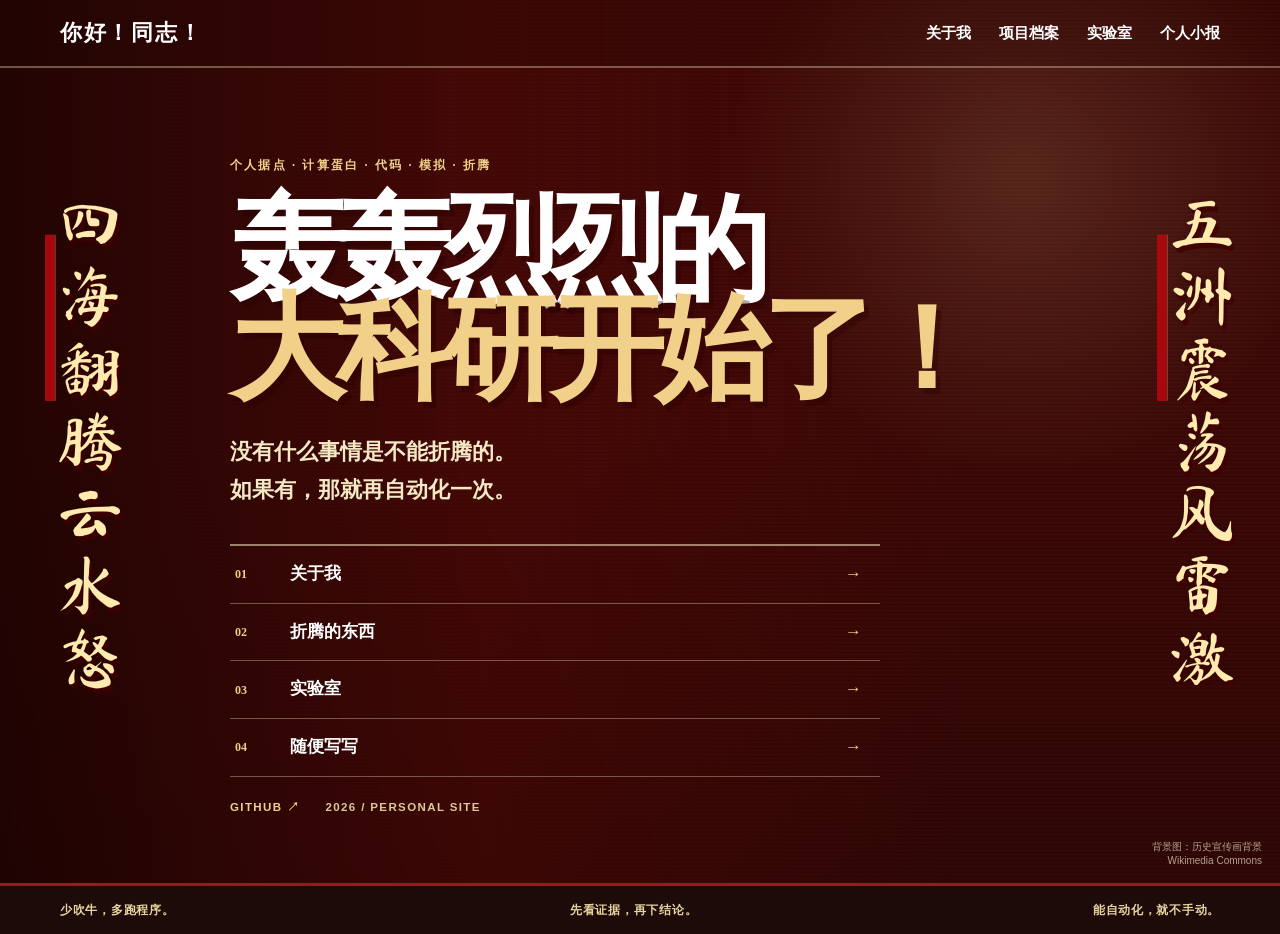
==== index.html @ 0b515fc7 "修正首页竖排对联显示" ====
<!doctype html>
<html lang="zh-CN">
<head>
<meta charset="utf-8"><meta name="viewport" content="width=device-width,initial-scale=1">
<title>将革命进行到底｜赵某人的个人据点</title><link rel="stylesheet" href="style.css">
</head>
<body class="home-page">
<header class="site-header home-header"><nav class="nav container">
<a class="brand" href="index.html">你好！同志！</a>
<div class="nav-links"><a href="about.html">关于我</a><a href="projects.html">项目档案</a><a href="lab.html">实验室</a><a href="notes.html">个人小报</a></div>
</nav></header>
<main class="home-hero">
<div class="hero-image"></div><div class="hero-grain"></div><div class="hero-red"></div>
<div class="couplet couplet-left" aria-label="对联上联">四海翻腾云水怒</div>
<div class="couplet couplet-right" aria-label="对联下联">五洲震荡风雷激</div>
<div class="home-content container">
<p class="hero-kicker">个人据点 · 计算蛋白 · 代码 · 模拟 · 折腾</p>
<h1>轰轰烈烈的<br><em>大科研开始了！</em></h1>
<p class="home-slogan">没有什么事情是不能折腾的。<br>如果有，那就再自动化一次。</p>
<div class="home-menu">
<a href="about.html"><b>01</b><span>关于我</span><i>→</i></a>
<a href="projects.html"><b>02</b><span>折腾的东西</span><i>→</i></a>
<a href="lab.html"><b>03</b><span>实验室</span><i>→</i></a>
<a href="notes.html"><b>04</b><span>随便写写</span><i>→</i></a>
</div>
<div class="home-github"><a href="https://github.com/MeloZhao" target="_blank" rel="noopener">GITHUB ↗</a><span>2026 / PERSONAL SITE</span></div>
</div>
<div class="poster-credit">背景图：历史宣传画背景<br>Wikimedia Commons</div>
</main>
<footer class="home-footer"><div class="container"><span>少吹牛，多跑程序。</span><span>先看证据，再下结论。</span><span>能自动化，就不手动。</span></div></footer>
</body></html>
---- style.css ----
@import url("https://fonts.googleapis.com/css2?family=Ma+Shan+Zheng&display=swap");
:root{
  --red:#b51f24;--red2:#8f161b;--paper:#f2e8ce;--ink:#241d17;--muted:#685f53;
  --line:#cdbf9f;--black:#211d18;--max:1160px
}
*{box-sizing:border-box}html{scroll-behavior:smooth}
body{margin:0;background:var(--paper);color:var(--ink);font-family:"Noto Serif SC","Songti SC","STSong",Georgia,serif;line-height:1.7}
a{text-decoration:none;color:inherit}.container{width:min(calc(100% - 42px),var(--max));margin:auto}
.site-header{position:sticky;top:0;z-index:20;background:rgba(242,232,206,.96);border-bottom:3px solid var(--red)}
.nav{height:66px;display:flex;align-items:center;justify-content:space-between}
.brand{font-size:1.35rem;font-weight:900;color:var(--red);letter-spacing:.08em}
.nav-links{display:flex;gap:28px;font-size:.95rem;font-weight:700}.nav-links a:hover{color:var(--red)}

.hero{min-height:760px;position:relative;display:flex;align-items:center;overflow:hidden;background:#3c0808}
.hero-image{position:absolute;inset:0;background-image:url("https://commons.wikimedia.org/wiki/Special:FilePath/Carry_the_Revolution_through_to_the_End!_(将革命进行到底!_JIANG_GE_MING_JIN_XING_DAO_DI_!)_(8161069207).jpg");background-size:cover;background-position:center 28%;filter:sepia(.15) saturate(.8) contrast(1.05)}
.hero-overlay{position:absolute;inset:0;background:linear-gradient(90deg,rgba(34,7,4,.82) 0%,rgba(80,10,8,.58) 43%,rgba(0,0,0,.12) 100%)}
.hero-content{position:relative;z-index:2;padding-top:40px;padding-bottom:90px;color:#fff}
.hero-kicker{font-weight:800;letter-spacing:.14em;font-size:.78rem;margin:0 0 18px;color:#f4dca7}
h1{font-size:clamp(4.5rem,11vw,9.5rem);line-height:.84;margin:0;font-weight:900;letter-spacing:-.07em;text-shadow:5px 6px 0 rgba(0,0,0,.28)}
h1 em{font-style:normal;color:#f4dca7}
.hero-sub{font-size:1.25rem;font-weight:700;line-height:1.7;margin:34px 0}
.actions{display:flex;gap:12px}.button{display:inline-block;padding:11px 20px;border:2px solid #fff;font-weight:800}
.button.red{background:#b51f24;border-color:#b51f24;color:#fff}.button.ghost{background:rgba(0,0,0,.25);color:#fff}
.button:hover{transform:translateY(-1px)}
.poster-credit{position:absolute;right:18px;bottom:12px;z-index:3;color:rgba(255,255,255,.7);font:11px/1.4 sans-serif;max-width:600px;text-align:right}

.section{padding:100px 0}.paper{background:var(--paper)}
.stamp{display:inline-block;margin:0 0 22px;padding:5px 12px;background:var(--red);color:#fff;font-size:.75rem;font-weight:900;letter-spacing:.12em;transform:rotate(-1.5deg)}
.stamp.light{background:#f1dca8;color:var(--red)}
h2{font-size:clamp(2.4rem,5vw,4.8rem);line-height:1.05;letter-spacing:-.055em;margin:0 0 40px;font-weight:900}
h2 span{color:var(--red)}
.about-grid{display:grid;grid-template-columns:1fr 1fr;gap:80px;align-items:start}
.copy{font-size:1.12rem;color:var(--muted);padding-top:8px}.copy p{margin:0 0 18px}.red-text{color:var(--red);font-weight:900}

.red-section{background:var(--red);color:#fff;padding:105px 0}
.red-section h2{color:#fff}
.project-grid{display:grid;grid-template-columns:1.15fr 1fr 1fr;gap:18px}
.poster-card{min-height:390px;padding:28px;background:#f2e8ce;color:var(--ink);border:5px solid #f2e8ce;display:flex;flex-direction:column;transition:.2s}
.poster-card:hover{transform:translateY(-6px) rotate(-.4deg)}
.poster-card.featured{background:#f4dca7}.poster-card.dark{background:#251e18;color:#f2e8ce;border-color:#251e18}
.card-no{font-size:3rem;font-weight:900;line-height:1;color:var(--red);margin-bottom:18px}
.dark .card-no{color:#f4dca7}.card-tag{font:800 .7rem/1 sans-serif;letter-spacing:.15em;color:var(--red)}
.dark .card-tag{color:#e3bf75}.poster-card h3{font-size:2.25rem;line-height:1;margin:15px 0}
.poster-card p{color:inherit;opacity:.78;margin:0 0 25px}.poster-card strong{margin-top:auto;color:var(--red)}.dark strong{color:#e3bf75}

.tool-wall{display:flex;flex-wrap:wrap;gap:12px;margin-top:35px}
.tool-wall span{padding:10px 15px;border:2px solid var(--ink);font-weight:800;background:rgba(255,255,255,.14);box-shadow:3px 3px 0 var(--red)}

.notebook{background:#d9c99f;border-top:5px solid var(--red);border-bottom:5px solid var(--red)}
.notes-grid{display:grid;grid-template-columns:1fr 1fr;gap:90px}.notes-list{border-top:2px solid var(--ink)}
.notes-list div{display:flex;justify-content:space-between;gap:20px;padding:20px 0;border-bottom:2px solid rgba(36,29,23,.45)}
.notes-list b{font-size:1.1rem}.notes-list span{color:var(--muted)}

.footer{background:#1f1813;color:#eadbb8;padding:30px 0}.footer .container{display:flex;align-items:center;justify-content:space-between;gap:20px}.footer strong{color:#e4bd6c}.footer a{color:#e4bd6c}

@media(max-width:850px){.nav-links{display:none}.about-grid,.notes-grid{grid-template-columns:1fr;gap:35px}.project-grid{grid-template-columns:1fr}.poster-card{min-height:300px}.hero{min-height:700px}.poster-credit{left:18px;text-align:left}}
@media(max-width:560px){.container{width:calc(100% - 28px)}.section{padding:75px 0}h1{font-size:4.4rem}.hero-sub{font-size:1.05rem}.footer .container{flex-direction:column;align-items:flex-start}.actions{flex-wrap:wrap}}

/* extra poster / newspaper treatment */
.quote-band{background:#1f1813;color:#f1dca8;border-top:7px solid var(--red);border-bottom:7px solid var(--red);padding:22px 0}
.quote-inner{width:min(calc(100% - 42px),var(--max));margin:auto;display:flex;justify-content:space-between;align-items:center;gap:30px}
.quote-inner span{font-size:1.45rem;font-weight:900}.quote-inner b{font-size:.85rem;color:#cdbf9f}
.poster-strip{display:grid;grid-template-columns:repeat(3,1fr);min-height:330px}
.poster-tile{padding:35px;display:flex;flex-direction:column;justify-content:flex-end;position:relative;overflow:hidden;border-right:4px solid #f2e8ce}
.poster-tile:before{content:"";position:absolute;inset:0;background:radial-gradient(circle at 20% 15%,rgba(255,220,130,.35),transparent 28%),repeating-linear-gradient(0deg,rgba(0,0,0,.05) 0 1px,transparent 1px 5px);mix-blend-mode:multiply}
.tile-a{background:linear-gradient(135deg,#9e171c,#d33a32);color:#f7e6b8}
.tile-b{background:linear-gradient(135deg,#ead59e,#c9aa68);color:#67171a}
.tile-c{background:linear-gradient(135deg,#2d2119,#6c251f);color:#f3dda5}
.poster-tile span,.poster-tile small{position:relative;z-index:1}
.poster-tile span{font-size:clamp(2.4rem,5vw,5rem);font-weight:900;line-height:.95;letter-spacing:-.06em}
.poster-tile small{margin-top:18px;font-size:1rem;font-weight:800}
.manifesto{background:#a7181d;color:#f7e6b8;padding:85px 0;border-bottom:8px solid #7d1015}
.manifesto-grid{display:grid;grid-template-columns:1fr 1fr;gap:80px;align-items:center}
.big-red{font-size:clamp(4rem,10vw,9rem);font-weight:900;line-height:.8;letter-spacing:-.08em;text-shadow:5px 5px 0 #711015}
.manifesto p{font-size:1.2rem;font-weight:800;max-width:560px}.manifesto .small{font-size:.9rem;color:#e4c986}
@media(max-width:850px){
 .quote-inner,.manifesto-grid{display:block}.quote-inner b{display:block;margin-top:7px}
 .poster-strip{grid-template-columns:1fr;min-height:0}.poster-tile{min-height:220px;border-right:0;border-bottom:4px solid #f2e8ce}
 .manifesto-grid{gap:45px}.big-red{margin-bottom:35px}
}

/* site-wide poster atmosphere */
body{background-color:#8f171b;background-image:linear-gradient(rgba(74,8,8,.42),rgba(74,8,8,.42)),url("https://commons.wikimedia.org/wiki/Special:FilePath/Carry_the_Revolution_through_to_the_End!_(将革命进行到底!_JIANG_GE_MING_JIN_XING_DAO_DI_!)_(8161069207).jpg");background-attachment:fixed;background-size:cover;background-position:center;position:relative}
body:before{content:"";position:fixed;inset:0;z-index:-1;background:radial-gradient(circle at 20% 20%,rgba(255,224,160,.16),transparent 25%),repeating-linear-gradient(0deg,rgba(255,255,255,.025) 0 1px,transparent 1px 5px);pointer-events:none}
.section,.subpage{background:rgba(242,232,206,.94)}
.site-header{background:rgba(242,232,206,.97)}
.subpage{min-height:calc(100vh - 130px);padding:100px 0 120px}
.page-title{font-size:clamp(4rem,9vw,8rem);line-height:.9;margin:0 0 65px;letter-spacing:-.07em}
.page-title span{color:var(--red)}
.sub-grid{display:grid;grid-template-columns:1.5fr .7fr;gap:25px;align-items:stretch}
.sub-paper{padding:38px;background:#f8efda;border:3px solid var(--ink)}
.sub-paper h2{font-size:2rem;margin-bottom:20px}
.red-note{background:var(--red);color:#f7e6b8;padding:38px;transform:rotate(1deg)}
.red-note b{font-size:1.5rem}.red-note ul{padding-left:20px;line-height:2}
.timeline{margin-top:70px;border-top:4px solid var(--red)}
.timeline h2{font-size:2.5rem;margin:30px 0}.timeline div{display:grid;grid-template-columns:1fr 2fr;padding:18px 0;border-bottom:2px solid var(--line)}
.timeline span{color:var(--muted)}
.archive{display:grid;gap:20px}.archive-item{display:flex;justify-content:space-between;gap:30px;padding:36px;background:#f7e5b2;border-left:10px solid var(--red);box-shadow:8px 8px 0 rgba(90,20,15,.18)}
.archive-item.big{padding:45px;background:#efe0b8}.archive-item.dark{background:#261e18;color:#f1dfb3;border-left-color:#d6ae55}
.archive-item h2{font-size:3rem;margin:8px 0 12px}.archive-item p{max-width:760px;margin:0}.archive-item small{font-weight:900;letter-spacing:.14em;color:var(--red)}.dark small{color:#e3bf75}
.archive-item>b{align-self:flex-end;color:var(--red);white-space:nowrap}.dark>b{color:#e3bf75}
.big-tools{max-width:1000px;margin:0 0 80px}.big-tools span{font-size:1rem;padding:14px 20px;background:#f7e5b2}
.method-grid{display:grid;grid-template-columns:repeat(2,1fr);gap:18px}.method-grid article{padding:30px;border:3px solid var(--ink);background:#efe1bd}.method-grid b{font-size:1.35rem}.method-grid p{color:var(--muted)}
.notes-board{display:grid;grid-template-columns:1fr 1fr;gap:22px}.notes-board article{padding:38px;background:#f3e4b9;border-top:9px solid var(--red);min-height:250px}.notes-board article:nth-child(2){transform:rotate(1deg)}.notes-board article:nth-child(3){transform:rotate(-.7deg)}.notes-board small{font-weight:900;color:var(--red);letter-spacing:.1em}.notes-board h2{font-size:2.2rem;margin:18px 0}.notes-board p{color:var(--muted)}
@media(max-width:850px){.sub-grid,.method-grid,.notes-board{grid-template-columns:1fr}.page-title{font-size:4rem}.archive-item{display:block}.archive-item>b{display:block;margin-top:25px}.timeline div{grid-template-columns:1fr}.timeline span{margin-top:5px}}

.home-page{background:#210807;color:#fff}
.home-header{position:absolute;top:0;left:0;right:0;background:rgba(30,5,4,.2);border-bottom:2px solid rgba(255,236,190,.35);z-index:10}
.home-header .brand,.home-header .nav-links a{color:#fff}.home-header .nav-links a:hover{color:#f0cf86}
.home-hero{min-height:calc(100vh - 58px);position:relative;overflow:hidden;display:flex;align-items:center;background:#360806}
.home-hero .hero-image{position:absolute;inset:0;background-image:url("https://commons.wikimedia.org/wiki/Special:FilePath/Carry_the_Revolution_through_to_the_End!_(将革命进行到底!_JIANG_GE_MING_JIN_XING_DAO_DI_!)_(8161069207).jpg");background-size:cover;background-position:center 24%;filter:sepia(.12) saturate(.9) contrast(1.08)}
.hero-grain{position:absolute;inset:0;background:repeating-linear-gradient(0deg,rgba(255,255,255,.025) 0 1px,transparent 1px 4px),radial-gradient(circle at 80% 20%,rgba(255,220,150,.15),transparent 24%);mix-blend-mode:screen}
.hero-red{position:absolute;inset:0;background:linear-gradient(90deg,rgba(27,3,2,.72) 0%,rgba(81,8,6,.48) 38%,rgba(120,13,12,.08) 75%),linear-gradient(0deg,rgba(0,0,0,.28),transparent 50%)}
.home-content{position:relative;z-index:2;padding:155px 0 70px;max-width:820px}
.hero-kicker{margin:0 0 25px;color:#f0d18a;font-weight:900;letter-spacing:.18em;font-size:.76rem}
.home-hero h1{font-size:clamp(4.2rem,9vw,8.2rem);line-height:.86;letter-spacing:-.075em;margin:0;max-width:780px;text-shadow:5px 6px 0 rgba(40,0,0,.35);text-wrap:balance}
.home-hero h1 em{color:#f1d18a;font-style:normal}
.home-slogan{font-size:clamp(1rem,2vw,1.35rem);font-weight:800;line-height:1.75;margin:35px 0 35px;color:#f5e8c5}
.home-menu{width:min(650px,100%);border-top:2px solid rgba(245,232,197,.55)}
.home-menu a{display:grid;grid-template-columns:55px 1fr 30px;align-items:center;padding:14px 5px;border-bottom:1px solid rgba(245,232,197,.35);color:#fff;font-weight:900;font-size:1.05rem}
.home-menu a:hover{background:rgba(181,31,36,.72);padding-left:15px}.home-menu b{color:#f0d18a;font-size:.75rem}.home-menu i{font-style:normal;color:#f0d18a}
.home-github{display:flex;gap:25px;margin-top:25px;align-items:center;font:800 .72rem/1 sans-serif;letter-spacing:.12em;color:#dbc999}
.home-github a{color:#f0d18a}.poster-credit{position:absolute;right:18px;bottom:15px;z-index:3;text-align:right;color:rgba(255,245,220,.65);font:10px/1.4 sans-serif}
.home-footer{background:#1c0b08;border-top:3px solid #9d171c;color:#e6d3a0;padding:14px 0;font-size:.75rem;font-weight:800;letter-spacing:.06em}
.home-footer .container{display:flex;justify-content:space-between;gap:20px}
@media(max-width:700px){.home-content{padding-top:125px}.home-hero h1{font-size:4.5rem}.home-footer .container{display:grid;gap:4px}.home-header .nav-links{display:none}.poster-credit{left:14px;right:auto;text-align:left}}


/* 首页两侧毛笔对联 */
.home-page .couplet{
  position:absolute;
  z-index:4;
  top:50%;
  transform:translateY(-50%);
  writing-mode:vertical-rl;
  text-orientation:upright;
  font-family:"Ma Shan Zheng","STKaiti","KaiTi","FZKai-Z03","Kaiti SC",cursive;
  font-size:clamp(2.7rem,5.2vw,5.8rem);
  font-weight:400;
  line-height:1.02;
  letter-spacing:.08em;
  color:#f5dfaa;
  -webkit-text-stroke:.35px rgba(70,5,3,.35);
  text-shadow:3px 5px 0 rgba(70,5,3,.78),0 0 10px rgba(0,0,0,.28);
  filter:contrast(1.12);
  white-space:nowrap;
  pointer-events:none;
}
.home-page .couplet-left{left:clamp(18px,3.5vw,58px)}
.home-page .couplet-right{right:clamp(18px,3.5vw,58px)}
.home-page .couplet:after{
  content:"";
  display:block;
  width:.16em;
  height:2.5em;
  margin:.7em auto 0;
  background:#a8161b;
  box-shadow:1px 0 0 rgba(247,226,168,.25);
  opacity:.95;
}
@media(max-width:1100px){
  .home-page .couplet{font-size:clamp(2.2rem,4.6vw,4.2rem)}
  .home-page .couplet-left{left:14px}
  .home-page .couplet-right{right:14px}
}
@media(max-width:760px){
  .home-page .couplet{
    font-size:2.35rem;
    top:auto;
    bottom:92px;
    transform:none;
  }
  .home-page .couplet-left{left:12px}
  .home-page .couplet-right{right:12px}
  .home-page .home-content{padding-left:52px;padding-right:52px}
}
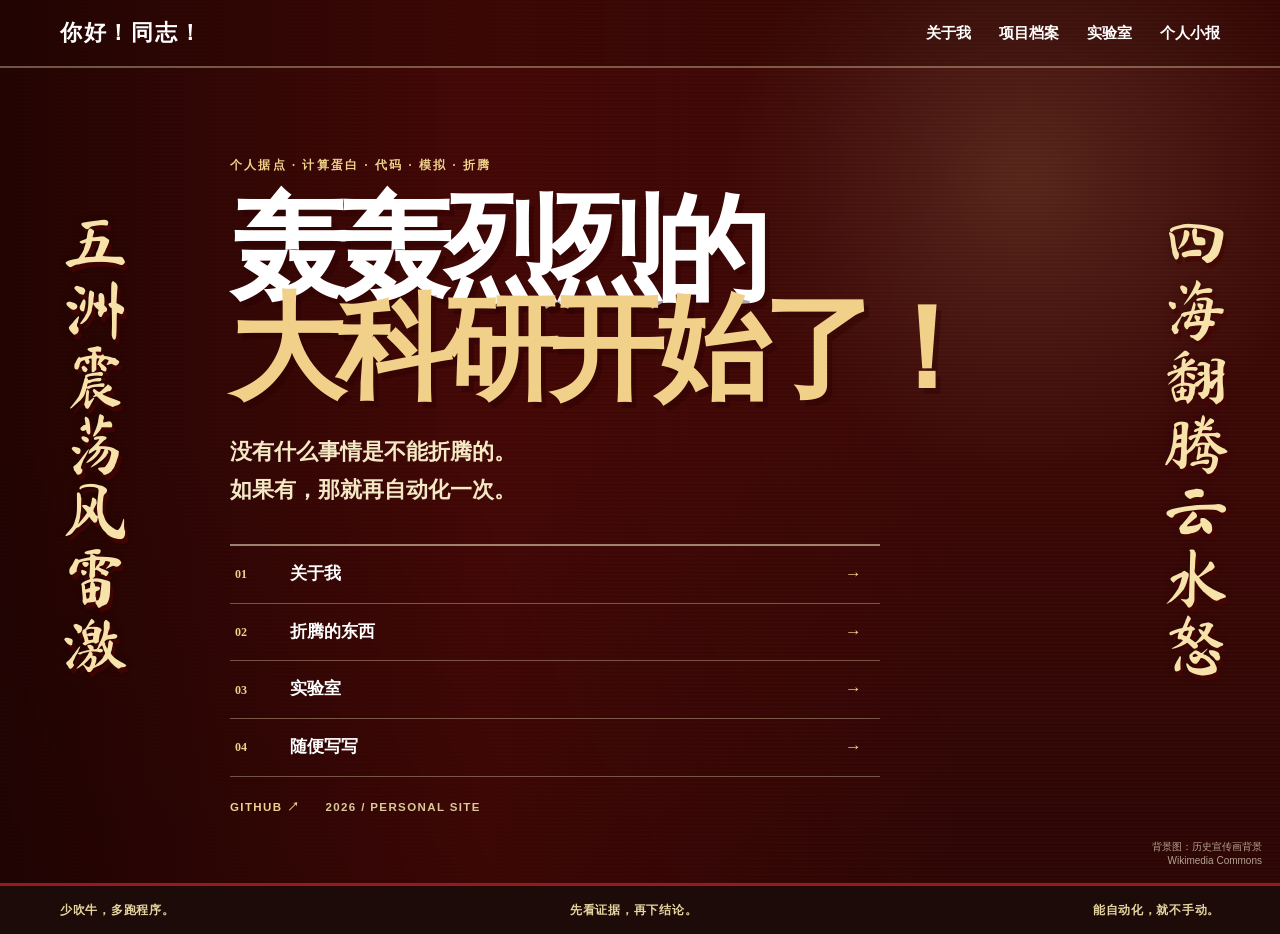
==== commit bfad487e: "Fix couplet positions: upper line right, lower line left" ====
--- a/index.html
+++ b/index.html
@@ -11,8 +11,8 @@
 </nav></header>
 <main class="home-hero">
 <div class="hero-image"></div><div class="hero-grain"></div><div class="hero-red"></div>
-<div class="couplet couplet-left" aria-label="对联上联">四海翻腾云水怒</div>
-<div class="couplet couplet-right" aria-label="对联下联">五洲震荡风雷激</div>
+<div class="couplet couplet-right" aria-label="上联">四海翻腾云水怒</div>
+<div class="couplet couplet-left" aria-label="下联">五洲震荡风雷激</div>
 <div class="home-content container">
 <p class="hero-kicker">个人据点 · 计算蛋白 · 代码 · 模拟 · 折腾</p>
 <h1>轰轰烈烈的<br><em>大科研开始了！</em></h1>
--- a/style.css
+++ b/style.css
@@ -56,7 +56,6 @@
 @media(max-width:850px){.nav-links{display:none}.about-grid,.notes-grid{grid-template-columns:1fr;gap:35px}.project-grid{grid-template-columns:1fr}.poster-card{min-height:300px}.hero{min-height:700px}.poster-credit{left:18px;text-align:left}}
 @media(max-width:560px){.container{width:calc(100% - 28px)}.section{padding:75px 0}h1{font-size:4.4rem}.hero-sub{font-size:1.05rem}.footer .container{flex-direction:column;align-items:flex-start}.actions{flex-wrap:wrap}}
 
-/* extra poster / newspaper treatment */
 .quote-band{background:#1f1813;color:#f1dca8;border-top:7px solid var(--red);border-bottom:7px solid var(--red);padding:22px 0}
 .quote-inner{width:min(calc(100% - 42px),var(--max));margin:auto;display:flex;justify-content:space-between;align-items:center;gap:30px}
 .quote-inner span{font-size:1.45rem;font-weight:900}.quote-inner b{font-size:.85rem;color:#cdbf9f}
@@ -79,7 +78,6 @@
  .manifesto-grid{gap:45px}.big-red{margin-bottom:35px}
 }
 
-/* site-wide poster atmosphere */
 body{background-color:#8f171b;background-image:linear-gradient(rgba(74,8,8,.42),rgba(74,8,8,.42)),url("https://commons.wikimedia.org/wiki/Special:FilePath/Carry_the_Revolution_through_to_the_End!_(将革命进行到底!_JIANG_GE_MING_JIN_XING_DAO_DI_!)_(8161069207).jpg");background-attachment:fixed;background-size:cover;background-position:center;position:relative}
 body:before{content:"";position:fixed;inset:0;z-index:-1;background:radial-gradient(circle at 20% 20%,rgba(255,224,160,.16),transparent 25%),repeating-linear-gradient(0deg,rgba(255,255,255,.025) 0 1px,transparent 1px 5px);pointer-events:none}
 .section,.subpage{background:rgba(242,232,206,.94)}
@@ -125,43 +123,39 @@
 .home-footer .container{display:flex;justify-content:space-between;gap:20px}
 @media(max-width:700px){.home-content{padding-top:125px}.home-hero h1{font-size:4.5rem}.home-footer .container{display:grid;gap:4px}.home-header .nav-links{display:none}.poster-credit{left:14px;right:auto;text-align:left}}
 
-
-/* 首页两侧毛笔对联 */
+/* 首页对联：上联左、下联右；每边始终是一列，不拆成两列 */
 .home-page .couplet{
-  position:absolute;
-  z-index:4;
+  position:absolute !important;
   top:50%;
   transform:translateY(-50%);
+  z-index:50 !important;
+  display:block !important;
+  width:1.15em;
+  height:auto;
   writing-mode:vertical-rl;
   text-orientation:upright;
+  white-space:nowrap;
+  word-break:keep-all;
+  overflow:visible;
   font-family:"Ma Shan Zheng","STKaiti","KaiTi","FZKai-Z03","Kaiti SC",cursive;
   font-size:clamp(2.7rem,5.2vw,5.8rem);
   font-weight:400;
-  line-height:1.02;
-  letter-spacing:.08em;
-  color:#f5dfaa;
-  -webkit-text-stroke:.35px rgba(70,5,3,.35);
+  line-height:1;
+  letter-spacing:0;
+  color:#f7e2aa !important;
   text-shadow:3px 5px 0 rgba(70,5,3,.78),0 0 10px rgba(0,0,0,.28);
-  filter:contrast(1.12);
-  white-space:nowrap;
   pointer-events:none;
 }
-.home-page .couplet-left{left:clamp(18px,3.5vw,58px)}
-.home-page .couplet-right{right:clamp(18px,3.5vw,58px)}
-.home-page .couplet:after{
-  content:"";
-  display:block;
-  width:.16em;
-  height:2.5em;
-  margin:.7em auto 0;
-  background:#a8161b;
-  box-shadow:1px 0 0 rgba(247,226,168,.25);
-  opacity:.95;
-}
+.home-page .couplet-left{left:clamp(24px,4vw,70px) !important}
+.home-page .couplet-right{right:clamp(24px,4vw,70px) !important}
+
+/* 去掉装饰竖线，避免看起来像第二列 */
+.home-page .couplet:after{display:none}
+
 @media(max-width:1100px){
   .home-page .couplet{font-size:clamp(2.2rem,4.6vw,4.2rem)}
-  .home-page .couplet-left{left:14px}
-  .home-page .couplet-right{right:14px}
+  .home-page .couplet-left{left:14px !important}
+  .home-page .couplet-right{right:14px !important}
 }
 @media(max-width:760px){
   .home-page .couplet{
@@ -170,7 +164,7 @@
     bottom:92px;
     transform:none;
   }
-  .home-page .couplet-left{left:12px}
-  .home-page .couplet-right{right:12px}
+  .home-page .couplet-left{left:10px !important}
+  .home-page .couplet-right{right:10px !important}
   .home-page .home-content{padding-left:52px;padding-right:52px}
 }
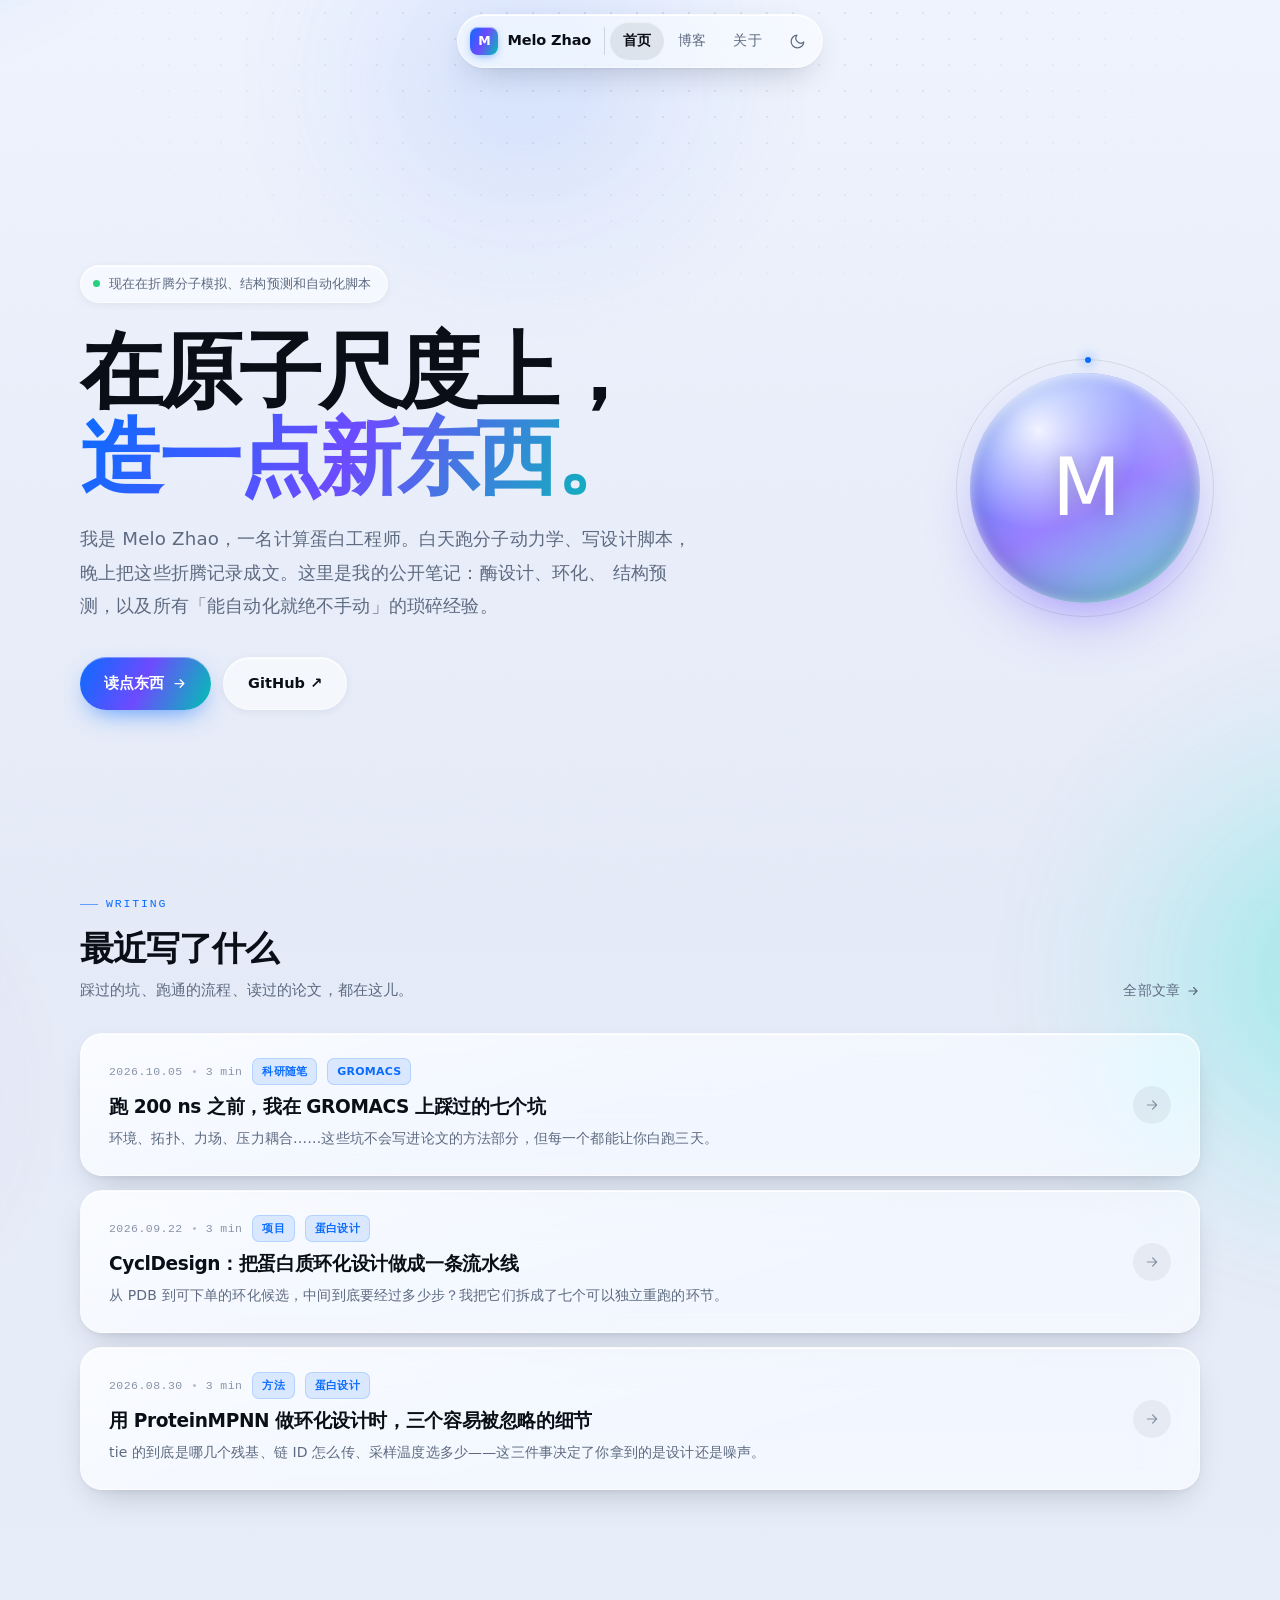
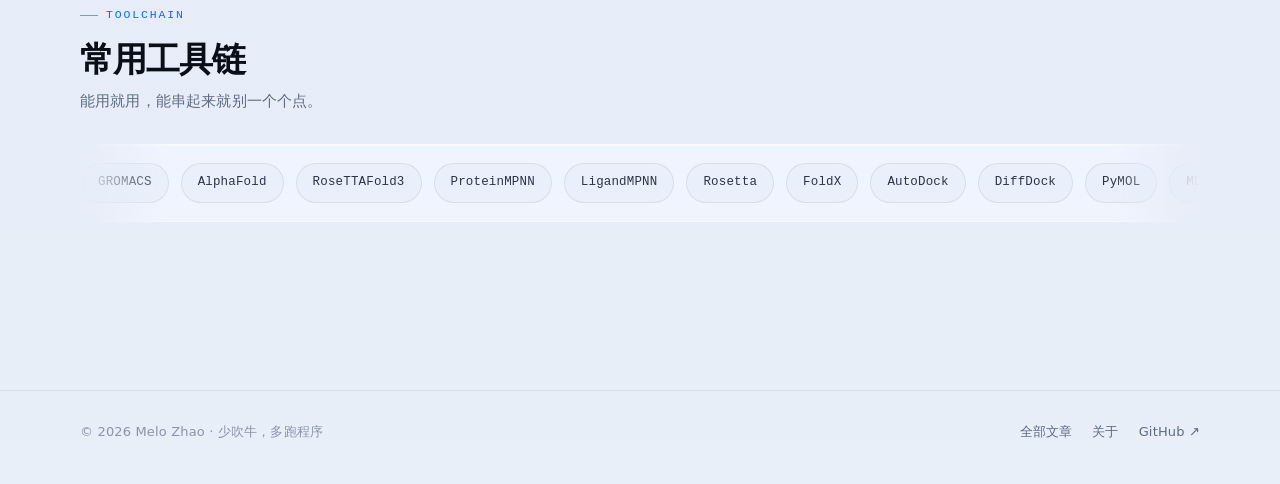
==== commit b9475079: "重做个人站点：液态玻璃风格博客 - 全新设计系统：液态玻璃 / 简约科技风，明暗双主题 - 紧凑胶囊导航，移动端平铺导航 - 引入 build.py 静态生成器，Markdown 写作 - 首页 / " ====
--- a/index.html
+++ b/index.html
@@ -1,31 +1,153 @@
 <!doctype html>
 <html lang="zh-CN">
 <head>
-<meta charset="utf-8"><meta name="viewport" content="width=device-width,initial-scale=1">
-<title>将革命进行到底｜赵某人的个人据点</title><link rel="stylesheet" href="style.css">
+<meta charset="utf-8">
+<meta name="viewport" content="width=device-width,initial-scale=1,viewport-fit=cover">
+<title>Melo Zhao</title>
+<meta name="description" content="计算蛋白工程 · 酶设计 · 分子动力学 · AI 蛋白设计。赵某人的个人博客与技术笔记。">
+<meta name="theme-color" content="#e9eef7">
+<meta property="og:title" content="Melo Zhao">
+<meta property="og:description" content="计算蛋白工程 · 酶设计 · 分子动力学 · AI 蛋白设计。赵某人的个人博客与技术笔记。">
+<meta property="og:type" content="website">
+<link rel="icon" href="data:image/svg+xml,%3Csvg xmlns='http://www.w3.org/2000/svg' viewBox='0 0 64 64'%3E%3Cdefs%3E%3ClinearGradient id='g' x1='0' y1='0' x2='1' y2='1'%3E%3Cstop offset='0' stop-color='%230a6cff'/%3E%3Cstop offset='.55' stop-color='%236d4bff'/%3E%3Cstop offset='1' stop-color='%2300c2b2'/%3E%3C/linearGradient%3E%3C/defs%3E%3Crect width='64' height='64' rx='16' fill='url(%23g)'/%3E%3Ctext x='32' y='45' font-family='-apple-system,Helvetica,sans-serif' font-size='36' font-weight='600' fill='%23fff' text-anchor='middle'%3EM%3C/text%3E%3C/svg%3E">
+<link rel="stylesheet" href="assets/css/style.css">
+
 </head>
-<body class="home-page">
-<header class="site-header home-header"><nav class="nav container">
-<a class="brand" href="index.html">你好！同志！</a>
-<div class="nav-links"><a href="about.html">关于我</a><a href="projects.html">项目档案</a><a href="lab.html">实验室</a><a href="notes.html">个人小报</a></div>
-</nav></header>
-<main class="home-hero">
-<div class="hero-image"></div><div class="hero-grain"></div><div class="hero-red"></div>
-<div class="couplet couplet-right" aria-label="上联">四海翻腾云水怒</div>
-<div class="couplet couplet-left" aria-label="下联">五洲震荡风雷激</div>
-<div class="home-content container">
-<p class="hero-kicker">个人据点 · 计算蛋白 · 代码 · 模拟 · 折腾</p>
-<h1>轰轰烈烈的<br><em>大科研开始了！</em></h1>
-<p class="home-slogan">没有什么事情是不能折腾的。<br>如果有，那就再自动化一次。</p>
-<div class="home-menu">
-<a href="about.html"><b>01</b><span>关于我</span><i>→</i></a>
-<a href="projects.html"><b>02</b><span>折腾的东西</span><i>→</i></a>
-<a href="lab.html"><b>03</b><span>实验室</span><i>→</i></a>
-<a href="notes.html"><b>04</b><span>随便写写</span><i>→</i></a>
-</div>
-<div class="home-github"><a href="https://github.com/MeloZhao" target="_blank" rel="noopener">GITHUB ↗</a><span>2026 / PERSONAL SITE</span></div>
-</div>
-<div class="poster-credit">背景图：历史宣传画背景<br>Wikimedia Commons</div>
+<body>
+<div class="aurora" aria-hidden="true"></div>
+<div class="gridlines" aria-hidden="true"></div>
+<div class="grain" aria-hidden="true"></div>
+
+<header class="nav-shell">
+  <nav class="nav" aria-label="主导航">
+    <a class="brand" href="index.html">
+      <span class="brand-mark">M</span>
+      <span>Melo Zhao</span>
+    </a>
+    <div class="nav-links"><a href="index.html" class="is-active">首页</a><a href="blog/index.html">博客</a><a href="about.html">关于</a></div>
+    <button class="theme-toggle" type="button" aria-label="切换主题">
+      <svg class="icon-moon" viewBox="0 0 24 24" fill="none" stroke="currentColor" stroke-width="1.7" stroke-linecap="round" stroke-linejoin="round">
+        <path d="M21 12.8A9 9 0 1 1 11.2 3a7 7 0 0 0 9.8 9.8z"/>
+      </svg>
+      <svg class="icon-sun" viewBox="0 0 24 24" fill="none" stroke="currentColor" stroke-width="1.7" stroke-linecap="round" stroke-linejoin="round">
+        <circle cx="12" cy="12" r="4"/>
+        <path d="M12 2v2M12 20v2M4.9 4.9l1.4 1.4M17.7 17.7l1.4 1.4M2 12h2M20 12h2M4.9 19.1l1.4-1.4M17.7 6.3l1.4-1.4"/>
+      </svg>
+    </button>
+  </nav>
+</header>
+
+<main class="page">
+  <section class="hero">
+    <div class="wrap hero-grid">
+      <div>
+        <span class="status-pill reveal"><span class="status-dot"></span>现在在折腾分子模拟、结构预测和自动化脚本</span>
+        <h1 class="hero-title reveal" data-delay="1">
+          在原子尺度上，<br><span class="grad">造一点新东西。</span>
+        </h1>
+        <p class="hero-sub reveal" data-delay="2">
+          我是 Melo Zhao，一名计算蛋白工程师。白天跑分子动力学、写设计脚本，
+          晚上把这些折腾记录成文。这里是我的公开笔记：酶设计、环化、
+          结构预测，以及所有「能自动化就绝不手动」的琐碎经验。
+        </p>
+        <div class="hero-actions reveal" data-delay="3">
+          <a class="btn btn-primary" href="blog/index.html">
+            读点东西
+            <svg width="15" height="15" viewBox="0 0 24 24" fill="none" stroke="currentColor" stroke-width="2" stroke-linecap="round" stroke-linejoin="round"><path d="M5 12h14M13 6l6 6-6 6"/></svg>
+          </a>
+          <a class="btn btn-glass" href="https://github.com/MeloZhao" target="_blank" rel="noopener">GitHub ↗</a>
+        </div>
+      </div>
+      <div class="orb-wrap reveal" data-delay="2" aria-hidden="true">
+        <div class="orb-ring"></div>
+        <div class="orb"><span class="orb-initial">M</span></div>
+      </div>
+    </div>
+  </section>
+
+  <section class="section">
+    <div class="wrap">
+      <div class="section-head reveal">
+        <div>
+          <p class="eyebrow">Writing</p>
+          <h2 class="section-title">最近写了什么</h2>
+          <p class="section-desc">踩过的坑、跑通的流程、读过的论文，都在这儿。</p>
+        </div>
+        <a class="link-arrow" href="blog/index.html">全部文章
+          <svg width="14" height="14" viewBox="0 0 24 24" fill="none" stroke="currentColor" stroke-width="2" stroke-linecap="round" stroke-linejoin="round"><path d="M5 12h14M13 6l6 6-6 6"/></svg>
+        </a>
+      </div>
+      <div class="post-list"><a class="card post-card reveal" href="blog/gromacs-200ns-pitfalls.html" data-tags="科研随笔|GROMACS">
+  <div class="post-card-body">
+    <div class="post-meta">
+      <time datetime="2026-10-05">2026.10.05</time><span class="dot"></span><span>3 min</span><span class="tag">科研随笔</span><span class="tag">GROMACS</span>
+    </div>
+    <h3>跑 200 ns 之前，我在 GROMACS 上踩过的七个坑</h3>
+    <p>环境、拓扑、力场、压力耦合……这些坑不会写进论文的方法部分，但每一个都能让你白跑三天。</p>
+  </div>
+  <span class="post-card-arrow" aria-hidden="true">
+    <svg width="16" height="16" viewBox="0 0 24 24" fill="none" stroke="currentColor" stroke-width="1.8" stroke-linecap="round" stroke-linejoin="round">
+      <path d="M5 12h14M13 6l6 6-6 6"/>
+    </svg>
+  </span>
+</a>
+<a class="card post-card reveal" href="blog/cycldesign-pipeline.html" data-tags="项目|蛋白设计">
+  <div class="post-card-body">
+    <div class="post-meta">
+      <time datetime="2026-09-22">2026.09.22</time><span class="dot"></span><span>3 min</span><span class="tag">项目</span><span class="tag">蛋白设计</span>
+    </div>
+    <h3>CyclDesign：把蛋白质环化设计做成一条流水线</h3>
+    <p>从 PDB 到可下单的环化候选，中间到底要经过多少步？我把它们拆成了七个可以独立重跑的环节。</p>
+  </div>
+  <span class="post-card-arrow" aria-hidden="true">
+    <svg width="16" height="16" viewBox="0 0 24 24" fill="none" stroke="currentColor" stroke-width="1.8" stroke-linecap="round" stroke-linejoin="round">
+      <path d="M5 12h14M13 6l6 6-6 6"/>
+    </svg>
+  </span>
+</a>
+<a class="card post-card reveal" href="blog/proteinmpnn-cyclization-notes.html" data-tags="方法|蛋白设计|论文阅读">
+  <div class="post-card-body">
+    <div class="post-meta">
+      <time datetime="2026-08-30">2026.08.30</time><span class="dot"></span><span>3 min</span><span class="tag">方法</span><span class="tag">蛋白设计</span>
+    </div>
+    <h3>用 ProteinMPNN 做环化设计时，三个容易被忽略的细节</h3>
+    <p>tie 的到底是哪几个残基、链 ID 怎么传、采样温度选多少——这三件事决定了你拿到的是设计还是噪声。</p>
+  </div>
+  <span class="post-card-arrow" aria-hidden="true">
+    <svg width="16" height="16" viewBox="0 0 24 24" fill="none" stroke="currentColor" stroke-width="1.8" stroke-linecap="round" stroke-linejoin="round">
+      <path d="M5 12h14M13 6l6 6-6 6"/>
+    </svg>
+  </span>
+</a></div>
+    </div>
+  </section>
+
+  <section class="section">
+    <div class="wrap">
+      <div class="section-head reveal">
+        <div>
+          <p class="eyebrow">Toolchain</p>
+          <h2 class="section-title">常用工具链</h2>
+          <p class="section-desc">能用就用，能串起来就别一个个点。</p>
+        </div>
+      </div>
+      <div class="toolband reveal">
+        <div class="tooltrack"><span>GROMACS</span><span>AlphaFold</span><span>RoseTTAFold3</span><span>ProteinMPNN</span><span>LigandMPNN</span><span>Rosetta</span><span>FoldX</span><span>AutoDock</span><span>DiffDock</span><span>PyMOL</span><span>MDAnalysis</span><span>NetworkX</span><span>Gaussian</span><span>Multiwfn</span><span>Python</span><span>Snakemake</span><span>Nextflow</span><span>PyTorch</span><span>NumPy</span><span>Git</span><span>GROMACS</span><span>AlphaFold</span><span>RoseTTAFold3</span><span>ProteinMPNN</span><span>LigandMPNN</span><span>Rosetta</span><span>FoldX</span><span>AutoDock</span><span>DiffDock</span><span>PyMOL</span><span>MDAnalysis</span><span>NetworkX</span><span>Gaussian</span><span>Multiwfn</span><span>Python</span><span>Snakemake</span><span>Nextflow</span><span>PyTorch</span><span>NumPy</span><span>Git</span></div>
+      </div>
+    </div>
+  </section>
 </main>
-<footer class="home-footer"><div class="container"><span>少吹牛，多跑程序。</span><span>先看证据，再下结论。</span><span>能自动化，就不手动。</span></div></footer>
-</body></html>+
+<footer class="footer">
+  <div class="wrap footer-inner">
+    <span class="footer-copy">© 2026 Melo Zhao · 少吹牛，多跑程序</span>
+    <div class="footer-links">
+      <a href="blog/index.html">全部文章</a>
+      <a href="about.html">关于</a>
+      <a href="https://github.com/MeloZhao" target="_blank" rel="noopener">GitHub ↗</a>
+    </div>
+  </div>
+</footer>
+<script src="assets/js/main.js" defer></script>
+</body>
+</html>
--- a/assets/css/style.css
+++ b/assets/css/style.css
@@ -0,0 +1,1504 @@
+/* ============================================================
+   Melo Zhao — Liquid Glass Design System
+   简约科技风 / 透明玻璃质感
+   ============================================================ */
+
+/* ---------- 1. Tokens ---------- */
+:root {
+  color-scheme: light dark;
+
+  /* ink */
+  --ink: #0a0e17;
+  --ink-soft: #2b3446;
+  --muted: #5d6a80;
+  --muted-2: #8a94a8;
+
+  /* accent */
+  --accent: #0a6cff;
+  --accent-2: #6d4bff;
+  --accent-3: #00c2b2;
+  --accent-grad: linear-gradient(115deg, #0a6cff 0%, #6d4bff 48%, #00c2b2 100%);
+
+  /* glass */
+  --glass: rgba(255, 255, 255, 0.56);
+  --glass-strong: rgba(255, 255, 255, 0.82);
+  --glass-weak: rgba(255, 255, 255, 0.4);
+  --glass-edge: rgba(255, 255, 255, 0.95);
+  --glass-edge-soft: rgba(255, 255, 255, 0.45);
+  --glass-blur: 28px;
+
+  /* shadows */
+  --sh-sm: 0 2px 8px rgba(12, 22, 48, 0.06);
+  --sh-md: 0 14px 34px -14px rgba(12, 22, 48, 0.26), 0 2px 6px rgba(12, 22, 48, 0.05);
+  --sh-lg: 0 36px 76px -30px rgba(12, 22, 48, 0.4), 0 8px 20px -10px rgba(12, 22, 48, 0.14);
+  --sh-glow: 0 0 0 1px rgba(255, 255, 255, 0.55) inset;
+
+  /* page */
+  --page: #e6ecf8;
+  --page-grad: linear-gradient(180deg, #eef3fd 0%, #e4eaf7 42%, #e9eff9 100%);
+  --line: rgba(10, 14, 23, 0.08);
+  --line-strong: rgba(10, 14, 23, 0.14);
+
+  /* type */
+  --font-sans: -apple-system, BlinkMacSystemFont, "SF Pro Text", "SF Pro Display",
+    "Inter", "Helvetica Neue", "PingFang SC", "Hiragino Sans GB",
+    "Microsoft YaHei", system-ui, sans-serif;
+  --font-mono: "SF Mono", ui-monospace, "JetBrains Mono", "Menlo", "Consolas", monospace;
+
+  --glass-sheen: linear-gradient(163deg,
+    rgba(255, 255, 255, 0.6) 0%,
+    rgba(255, 255, 255, 0.12) 38%,
+    rgba(255, 255, 255, 0) 64%);
+
+  --radius-xs: 10px;
+  --radius-sm: 14px;
+  --radius: 22px;
+  --radius-lg: 30px;
+  --radius-pill: 999px;
+
+  --maxw: 1120px;
+  --ease: cubic-bezier(0.22, 1, 0.36, 1);
+  --ease-out: cubic-bezier(0.16, 1, 0.3, 1);
+}
+
+@media (prefers-color-scheme: dark) {
+  :root {
+    --ink: #f2f5ff;
+    --ink-soft: #d3dcf0;
+    --muted: #9aa6bf;
+    --muted-2: #6f7b93;
+
+    --accent: #4d9bff;
+    --accent-2: #9b7dff;
+    --accent-3: #22e0cc;
+    --accent-grad: linear-gradient(115deg, #4d9bff 0%, #9b7dff 48%, #22e0cc 100%);
+
+    --glass: rgba(24, 30, 46, 0.5);
+    --glass-sheen: linear-gradient(163deg,
+      rgba(255, 255, 255, 0.11) 0%,
+      rgba(255, 255, 255, 0.03) 40%,
+      rgba(255, 255, 255, 0) 66%);
+    --glass-strong: rgba(30, 37, 56, 0.72);
+    --glass-weak: rgba(20, 26, 40, 0.3);
+    --glass-edge: rgba(255, 255, 255, 0.14);
+    --glass-edge-soft: rgba(255, 255, 255, 0.07);
+
+    --sh-sm: 0 2px 10px rgba(0, 0, 0, 0.4);
+    --sh-md: 0 14px 36px -14px rgba(0, 0, 0, 0.7), 0 2px 10px rgba(0, 0, 0, 0.35);
+    --sh-lg: 0 36px 80px -30px rgba(0, 0, 0, 0.85), 0 8px 24px -10px rgba(0, 0, 0, 0.5);
+
+    --page: #05070d;
+    --page-grad: linear-gradient(180deg, #070a12 0%, #04060b 46%, #06080f 100%);
+    --line: rgba(255, 255, 255, 0.08);
+    --line-strong: rgba(255, 255, 255, 0.14);
+  }
+}
+
+/* manual theme override */
+[data-theme="light"] {
+  --ink: #0a0e17; --ink-soft: #2b3446; --muted: #5d6a80; --muted-2: #8a94a8;
+  --accent: #0a6cff; --accent-2: #6d4bff; --accent-3: #00c2b2;
+  --accent-grad: linear-gradient(115deg, #0a6cff 0%, #6d4bff 48%, #00c2b2 100%);
+  --glass: rgba(255, 255, 255, 0.56);
+  --glass-strong: rgba(255, 255, 255, 0.82);
+  --glass-weak: rgba(255, 255, 255, 0.4);
+  --glass-edge: rgba(255, 255, 255, 0.95);
+  --glass-edge-soft: rgba(255, 255, 255, 0.45);
+  --sh-sm: 0 2px 8px rgba(12, 22, 48, 0.06);
+  --sh-md: 0 14px 34px -14px rgba(12, 22, 48, 0.26), 0 2px 6px rgba(12, 22, 48, 0.05);
+  --sh-lg: 0 36px 76px -30px rgba(12, 22, 48, 0.4), 0 8px 20px -10px rgba(12, 22, 48, 0.14);
+  --page: #e6ecf8;
+  --page-grad: linear-gradient(180deg, #eef3fd 0%, #e4eaf7 42%, #e9eff9 100%);
+  --line: rgba(10, 14, 23, 0.08);
+  --line-strong: rgba(10, 14, 23, 0.14);
+  color-scheme: light;
+}
+
+[data-theme="dark"] {
+  --ink: #f2f5ff; --ink-soft: #d3dcf0; --muted: #9aa6bf; --muted-2: #6f7b93;
+  --accent: #4d9bff; --accent-2: #9b7dff; --accent-3: #22e0cc;
+  --accent-grad: linear-gradient(115deg, #4d9bff 0%, #9b7dff 48%, #22e0cc 100%);
+  --glass: rgba(24, 30, 46, 0.5);
+  --glass-sheen: linear-gradient(163deg,
+    rgba(255, 255, 255, 0.11) 0%,
+    rgba(255, 255, 255, 0.03) 40%,
+    rgba(255, 255, 255, 0) 66%);
+  --glass-strong: rgba(30, 37, 56, 0.72);
+  --glass-weak: rgba(20, 26, 40, 0.3);
+  --glass-edge: rgba(255, 255, 255, 0.14);
+  --glass-edge-soft: rgba(255, 255, 255, 0.07);
+  --sh-sm: 0 2px 10px rgba(0, 0, 0, 0.4);
+  --sh-md: 0 14px 36px -14px rgba(0, 0, 0, 0.7), 0 2px 10px rgba(0, 0, 0, 0.35);
+  --sh-lg: 0 36px 80px -30px rgba(0, 0, 0, 0.85), 0 8px 24px -10px rgba(0, 0, 0, 0.5);
+  --page: #05070d;
+  --page-grad: linear-gradient(180deg, #070a12 0%, #04060b 46%, #06080f 100%);
+  --line: rgba(255, 255, 255, 0.08);
+  --line-strong: rgba(255, 255, 255, 0.14);
+  color-scheme: dark;
+}
+
+/* ---------- 2. Reset ---------- */
+*, *::before, *::after { box-sizing: border-box; }
+
+html {
+  scroll-behavior: smooth;
+  -webkit-text-size-adjust: 100%;
+}
+
+body {
+  margin: 0;
+  min-height: 100vh;
+  background: var(--page);
+  background-image: var(--page-grad);
+  color: var(--ink);
+  font-family: var(--font-sans);
+  font-size: 16px;
+  line-height: 1.75;
+  letter-spacing: 0.01em;
+  -webkit-font-smoothing: antialiased;
+  -moz-osx-font-smoothing: grayscale;
+  text-rendering: optimizeLegibility;
+  overflow-x: hidden;
+}
+
+img, svg, video { display: block; max-width: 100%; height: auto; }
+a { color: inherit; text-decoration: none; }
+button { font: inherit; color: inherit; background: none; border: 0; cursor: pointer; }
+::selection { background: color-mix(in srgb, var(--accent) 26%, transparent); }
+
+:focus-visible {
+  outline: 2px solid var(--accent);
+  outline-offset: 3px;
+  border-radius: 6px;
+}
+
+/* ---------- 3. Aurora background ---------- */
+.aurora {
+  position: fixed;
+  inset: -25vmax;
+  z-index: -2;
+  pointer-events: none;
+  background:
+    radial-gradient(34vmax 32vmax at 10% 4%, rgba(88, 148, 255, 0.62), transparent 62%),
+    radial-gradient(30vmax 30vmax at 92% 0%, rgba(150, 122, 255, 0.55), transparent 60%),
+    radial-gradient(38vmax 34vmax at 88% 84%, rgba(38, 214, 196, 0.45), transparent 62%),
+    radial-gradient(30vmax 28vmax at 4% 92%, rgba(246, 118, 190, 0.36), transparent 60%),
+    radial-gradient(26vmax 22vmax at 44% 26%, rgba(120, 150, 255, 0.34), transparent 64%);
+  filter: blur(74px) saturate(150%);
+  opacity: 0.86;
+  animation: aurora-drift 36s var(--ease) infinite alternate;
+}
+
+@media (prefers-color-scheme: dark) {
+  .aurora {
+    background:
+      radial-gradient(34vmax 32vmax at 10% 4%, rgba(32, 88, 220, 0.5), transparent 62%),
+      radial-gradient(30vmax 30vmax at 92% 0%, rgba(96, 52, 214, 0.46), transparent 60%),
+      radial-gradient(38vmax 34vmax at 88% 84%, rgba(10, 138, 130, 0.32), transparent 62%),
+      radial-gradient(30vmax 28vmax at 4% 92%, rgba(150, 40, 110, 0.24), transparent 60%);
+    filter: blur(84px) saturate(150%);
+    opacity: 0.85;
+  }
+}
+[data-theme="dark"] .aurora {
+  background:
+    radial-gradient(34vmax 32vmax at 10% 4%, rgba(32, 88, 220, 0.5), transparent 62%),
+    radial-gradient(30vmax 30vmax at 92% 0%, rgba(96, 52, 214, 0.46), transparent 60%),
+    radial-gradient(38vmax 34vmax at 88% 84%, rgba(10, 138, 130, 0.32), transparent 62%),
+    radial-gradient(30vmax 28vmax at 4% 92%, rgba(150, 40, 110, 0.24), transparent 60%);
+  filter: blur(84px) saturate(150%);
+  opacity: 0.85;
+}
+[data-theme="light"] .aurora {
+  background:
+    radial-gradient(34vmax 32vmax at 10% 4%, rgba(88, 148, 255, 0.62), transparent 62%),
+    radial-gradient(30vmax 30vmax at 92% 0%, rgba(150, 122, 255, 0.55), transparent 60%),
+    radial-gradient(38vmax 34vmax at 88% 84%, rgba(38, 214, 196, 0.45), transparent 62%),
+    radial-gradient(30vmax 28vmax at 4% 92%, rgba(246, 118, 190, 0.36), transparent 60%),
+    radial-gradient(26vmax 22vmax at 44% 26%, rgba(120, 150, 255, 0.34), transparent 64%);
+  filter: blur(74px) saturate(150%);
+  opacity: 0.86;
+}
+
+/* faint dot grid — 科技感的骨架 */
+.gridlines {
+  position: fixed;
+  inset: 0;
+  z-index: -1;
+  pointer-events: none;
+  opacity: 0.5;
+  background-image: radial-gradient(circle, color-mix(in srgb, var(--ink) 22%, transparent) 0.9px, transparent 0.9px);
+  background-size: 26px 26px;
+  -webkit-mask-image: radial-gradient(ellipse 70% 55% at 50% 0%, #000 0%, transparent 72%);
+  mask-image: radial-gradient(ellipse 70% 55% at 50% 0%, #000 0%, transparent 72%);
+}
+
+@media (prefers-color-scheme: dark) {
+  .gridlines { opacity: 0.35; }
+}
+[data-theme="dark"] .gridlines { opacity: 0.35; }
+[data-theme="light"] .gridlines { opacity: 0.5; }
+
+/* fine grain for the frosted texture */
+.grain {
+  position: fixed;
+  inset: 0;
+  z-index: -1;
+  pointer-events: none;
+  opacity: 0.32;
+  mix-blend-mode: soft-light;
+  background-image: url("data:image/svg+xml,%3Csvg xmlns='http://www.w3.org/2000/svg' width='180' height='180'%3E%3Cfilter id='n'%3E%3CfeTurbulence type='fractalNoise' baseFrequency='0.85' numOctaves='3' stitchTiles='stitch'/%3E%3C/filter%3E%3Crect width='180' height='180' filter='url(%23n)' opacity='0.5'/%3E%3C/svg%3E");
+}
+
+@keyframes aurora-drift {
+  0%   { transform: translate3d(0, 0, 0) scale(1) rotate(0deg); }
+  50%  { transform: translate3d(2%, -3%, 0) scale(1.08) rotate(4deg); }
+  100% { transform: translate3d(-3%, 2%, 0) scale(1.04) rotate(-3deg); }
+}
+
+/* ---------- 4. Glass primitives ---------- */
+.glass {
+  position: relative;
+  background: var(--glass);
+  -webkit-backdrop-filter: blur(var(--glass-blur)) saturate(180%);
+  backdrop-filter: blur(var(--glass-blur)) saturate(180%);
+  border: 1px solid var(--glass-edge-soft);
+  box-shadow:
+    inset 0 1px 0 0 var(--glass-edge),
+    inset 0 -1px 0 0 rgba(255, 255, 255, 0.12),
+    var(--sh-md);
+}
+
+/* specular sheen along the top edge — the "liquid" part */
+.glass::before {
+  content: "";
+  position: absolute;
+  inset: 0;
+  border-radius: inherit;
+  padding: 1px;
+  background: linear-gradient(150deg,
+    rgba(255, 255, 255, 0.9) 0%,
+    rgba(255, 255, 255, 0.15) 26%,
+    rgba(255, 255, 255, 0) 52%,
+    rgba(255, 255, 255, 0.22) 78%,
+    rgba(255, 255, 255, 0.6) 100%);
+  -webkit-mask: linear-gradient(#000 0 0) content-box, linear-gradient(#000 0 0);
+  mask: linear-gradient(#000 0 0) content-box, linear-gradient(#000 0 0);
+  -webkit-mask-composite: xor;
+  mask-composite: exclude;
+  pointer-events: none;
+  opacity: 0.85;
+}
+
+@media (prefers-color-scheme: dark) {
+  .glass::before { opacity: 0.55; }
+}
+[data-theme="dark"] .glass::before { opacity: 0.55; }
+[data-theme="light"] .glass::before { opacity: 0.85; }
+
+/* ---------- 5. Layout ---------- */
+.wrap {
+  width: min(calc(100% - 40px), var(--maxw));
+  margin-inline: auto;
+}
+
+.page {
+  padding-top: 112px;
+  padding-bottom: 90px;
+}
+
+/* ---------- 6. Navigation ---------- */
+.nav-shell {
+  position: fixed;
+  top: 14px;
+  left: 0;
+  right: 0;
+  z-index: 100;
+  display: flex;
+  justify-content: center;
+  padding-inline: 16px;
+  pointer-events: none;
+}
+
+.nav {
+  pointer-events: auto;
+  display: flex;
+  align-items: center;
+  width: auto;
+  max-width: calc(100% - 32px);
+  height: 54px;
+  padding: 0 7px 0 9px;
+  border-radius: var(--radius-pill);
+  background: var(--glass);
+  -webkit-backdrop-filter: blur(26px) saturate(200%);
+  backdrop-filter: blur(26px) saturate(200%);
+  border: 1px solid var(--glass-edge-soft);
+  box-shadow:
+    inset 0 1px 0 0 var(--glass-edge),
+    0 12px 34px -14px rgba(12, 22, 48, 0.3),
+    0 1px 2px rgba(12, 22, 48, 0.05);
+  transition: box-shadow 0.4s var(--ease), background 0.4s var(--ease);
+}
+
+.nav.is-scrolled {
+  background: var(--glass-strong);
+  box-shadow:
+    inset 0 1px 0 0 var(--glass-edge),
+    0 20px 48px -20px rgba(12, 22, 48, 0.42),
+    0 1px 2px rgba(12, 22, 48, 0.07);
+}
+
+.brand {
+  display: flex;
+  align-items: center;
+  gap: 9px;
+  padding: 0 13px 0 3px;
+  border-right: 1px solid var(--line-strong);
+  font-weight: 620;
+  font-size: 14.5px;
+  letter-spacing: -0.008em;
+  white-space: nowrap;
+  transition: opacity 0.25s var(--ease);
+}
+
+.brand:hover { opacity: 0.75; }
+
+.brand-mark {
+  display: grid;
+  place-items: center;
+  width: 28px;
+  height: 28px;
+  border-radius: 8px;
+  background: var(--accent-grad);
+  color: #fff;
+  font-size: 12.5px;
+  font-weight: 700;
+  letter-spacing: 0;
+  box-shadow:
+    0 3px 10px -3px color-mix(in srgb, var(--accent) 65%, transparent),
+    inset 0 1px 0 rgba(255, 255, 255, 0.55);
+}
+
+.nav-links {
+  display: flex;
+  align-items: center;
+  gap: 1px;
+  margin-left: 5px;
+}
+
+.nav-links a {
+  position: relative;
+  padding: 7px 13px;
+  border-radius: var(--radius-pill);
+  font-size: 13.5px;
+  font-weight: 500;
+  letter-spacing: 0.004em;
+  color: var(--muted);
+  transition: color 0.22s var(--ease), background 0.22s var(--ease);
+}
+
+.nav-links a:hover {
+  color: var(--ink);
+  background: color-mix(in srgb, var(--ink) 5%, transparent);
+}
+
+.nav-links a.is-active {
+  color: var(--ink);
+  font-weight: 600;
+  background: color-mix(in srgb, var(--ink) 8%, transparent);
+  box-shadow: inset 0 1px 0 rgba(255, 255, 255, 0.45);
+}
+
+.theme-toggle {
+  display: grid;
+  place-items: center;
+  width: 34px;
+  height: 34px;
+  margin-left: 6px;
+  border-radius: 50%;
+  color: var(--muted);
+  transition: background 0.25s var(--ease), color 0.25s var(--ease), transform 0.4s var(--ease);
+}
+
+.theme-toggle:hover {
+  color: var(--ink);
+  background: color-mix(in srgb, var(--ink) 6%, transparent);
+  transform: rotate(-18deg);
+}
+
+.theme-toggle svg { width: 17px; height: 17px; }
+.theme-toggle .icon-sun { display: none; }
+[data-theme="dark"] .theme-toggle .icon-sun { display: block; }
+[data-theme="dark"] .theme-toggle .icon-moon { display: none; }
+
+.nav-burger {
+  display: none;
+  width: 40px; height: 40px;
+  margin-left: auto;
+  border-radius: 50%;
+  place-items: center;
+}
+
+/* ---------- 7. Hero ---------- */
+.hero {
+  position: relative;
+  display: flex;
+  align-items: center;
+  min-height: min(80vh, 760px);
+  padding: clamp(44px, 6vw, 76px) 0 clamp(28px, 3.5vw, 48px);
+}
+
+.hero-grid {
+  display: grid;
+  grid-template-columns: minmax(0, 1fr) auto;
+  gap: 48px;
+  align-items: center;
+}
+
+.status-pill {
+  display: inline-flex;
+  align-items: center;
+  gap: 9px;
+  padding: 7px 15px 7px 12px;
+  margin-bottom: 26px;
+  border-radius: var(--radius-pill);
+  background: var(--glass);
+  -webkit-backdrop-filter: blur(18px) saturate(180%);
+  backdrop-filter: blur(18px) saturate(180%);
+  border: 1px solid var(--glass-edge-soft);
+  box-shadow: inset 0 1px 0 var(--glass-edge), var(--sh-sm);
+  font-size: 12.5px;
+  font-weight: 500;
+  color: var(--muted);
+  letter-spacing: 0.01em;
+}
+
+.status-dot {
+  position: relative;
+  width: 7px; height: 7px;
+  border-radius: 50%;
+  background: #24d17e;
+  box-shadow: 0 0 0 0 rgba(36, 209, 126, 0.5);
+  animation: pulse 2.6s ease-out infinite;
+}
+
+@keyframes pulse {
+  0%   { box-shadow: 0 0 0 0 rgba(36, 209, 126, 0.55); }
+  70%  { box-shadow: 0 0 0 7px rgba(36, 209, 126, 0); }
+  100% { box-shadow: 0 0 0 0 rgba(36, 209, 126, 0); }
+}
+
+.hero-title {
+  margin: 0 0 22px;
+  font-size: clamp(2.6rem, 7.4vw, 5.2rem);
+  line-height: 1.03;
+  font-weight: 700;
+  letter-spacing: -0.045em;
+}
+
+.hero-title .grad {
+  background: var(--accent-grad);
+  -webkit-background-clip: text;
+  background-clip: text;
+  -webkit-text-fill-color: transparent;
+  color: transparent;
+}
+
+.hero-sub {
+  max-width: 34em;
+  margin: 0 0 34px;
+  font-size: clamp(1rem, 1.6vw, 1.14rem);
+  line-height: 1.85;
+  color: var(--muted);
+}
+
+.hero-actions {
+  display: flex;
+  flex-wrap: wrap;
+  gap: 12px;
+}
+
+.btn {
+  display: inline-flex;
+  align-items: center;
+  gap: 8px;
+  padding: 13px 24px;
+  border-radius: var(--radius-pill);
+  font-size: 14.5px;
+  font-weight: 600;
+  letter-spacing: 0.005em;
+  transition: transform 0.35s var(--ease), box-shadow 0.35s var(--ease),
+    background 0.35s var(--ease);
+  will-change: transform;
+}
+
+.btn-primary {
+  background: var(--accent-grad);
+  color: #fff;
+  box-shadow: 0 10px 26px -10px color-mix(in srgb, var(--accent) 75%, transparent),
+    inset 0 1px 0 rgba(255, 255, 255, 0.35);
+}
+
+.btn-primary:hover {
+  transform: translateY(-2px);
+  box-shadow: 0 18px 38px -12px color-mix(in srgb, var(--accent) 80%, transparent),
+    inset 0 1px 0 rgba(255, 255, 255, 0.4);
+}
+
+.btn-glass {
+  background: var(--glass);
+  -webkit-backdrop-filter: blur(20px) saturate(180%);
+  backdrop-filter: blur(20px) saturate(180%);
+  border: 1px solid var(--glass-edge-soft);
+  box-shadow: inset 0 1px 0 var(--glass-edge), var(--sh-sm);
+  color: var(--ink);
+}
+
+.btn-glass:hover {
+  transform: translateY(-2px);
+  box-shadow: inset 0 1px 0 var(--glass-edge), var(--sh-md);
+}
+
+/* avatar orb */
+.orb-wrap {
+  position: relative;
+  width: clamp(170px, 20vw, 230px);
+  aspect-ratio: 1;
+  display: grid;
+  place-items: center;
+  flex: none;
+}
+
+.orb {
+  position: relative;
+  width: 100%;
+  height: 100%;
+  border-radius: 50%;
+  display: grid;
+  place-items: center;
+  background:
+    radial-gradient(circle at 30% 25%, rgba(255, 255, 255, 0.9), transparent 42%),
+    linear-gradient(150deg,
+      color-mix(in srgb, var(--accent) 78%, #fff),
+      color-mix(in srgb, var(--accent-2) 70%, #fff) 55%,
+      color-mix(in srgb, var(--accent-3) 60%, #fff));
+  box-shadow:
+    inset 0 2px 12px rgba(255, 255, 255, 0.7),
+    inset 0 -10px 30px rgba(20, 30, 70, 0.22),
+    0 26px 60px -22px color-mix(in srgb, var(--accent-2) 65%, transparent);
+  overflow: hidden;
+}
+
+[data-theme="dark"] .orb {
+  background:
+    radial-gradient(circle at 30% 25%, rgba(255, 255, 255, 0.55), transparent 45%),
+    linear-gradient(150deg, #1b3a8f, #4a2f9e 55%, #0a5a63);
+  box-shadow:
+    inset 0 2px 14px rgba(255, 255, 255, 0.28),
+    inset 0 -12px 34px rgba(0, 0, 0, 0.5),
+    0 26px 60px -22px rgba(80, 90, 255, 0.5);
+}
+
+.orb-initial {
+  font-size: clamp(3.4rem, 7vw, 5rem);
+  font-weight: 300;
+  letter-spacing: -0.04em;
+  color: #fff;
+  text-shadow: 0 2px 20px rgba(0, 0, 0, 0.18);
+  z-index: 2;
+}
+
+.orb::after {
+  content: "";
+  position: absolute;
+  inset: 0;
+  border-radius: 50%;
+  background: linear-gradient(200deg, rgba(255, 255, 255, 0.5), transparent 40%);
+  mix-blend-mode: screen;
+}
+
+.orb-ring {
+  position: absolute;
+  inset: -14px;
+  border-radius: 50%;
+  border: 1px solid color-mix(in srgb, var(--ink) 10%, transparent);
+  animation: ring-spin 22s linear infinite;
+}
+.orb-ring::before {
+  content: "";
+  position: absolute;
+  top: -3px; left: 50%;
+  width: 6px; height: 6px;
+  border-radius: 50%;
+  background: var(--accent);
+  box-shadow: 0 0 12px var(--accent);
+}
+
+@keyframes ring-spin { to { transform: rotate(360deg); } }
+
+/* ---------- 8. Section ---------- */
+.section { padding: clamp(34px, 4.2vw, 56px) 0; }
+
+.section-head {
+  display: flex;
+  align-items: flex-end;
+  justify-content: space-between;
+  gap: 24px;
+  margin-bottom: 30px;
+}
+
+.eyebrow {
+  display: inline-flex;
+  align-items: center;
+  gap: 8px;
+  margin: 0 0 12px;
+  font-family: var(--font-mono);
+  font-size: 11.5px;
+  font-weight: 500;
+  letter-spacing: 0.16em;
+  text-transform: uppercase;
+  color: var(--accent);
+}
+
+.eyebrow::before {
+  content: "";
+  width: 18px;
+  height: 1px;
+  background: currentColor;
+  opacity: 0.6;
+}
+
+.section-title {
+  margin: 0;
+  font-size: clamp(1.6rem, 3.4vw, 2.15rem);
+  font-weight: 680;
+  letter-spacing: -0.03em;
+  line-height: 1.25;
+}
+
+.section-desc {
+  margin: 8px 0 0;
+  font-size: 14.5px;
+  color: var(--muted);
+}
+
+.link-arrow {
+  display: inline-flex;
+  align-items: center;
+  gap: 6px;
+  font-size: 14px;
+  font-weight: 500;
+  color: var(--muted);
+  white-space: nowrap;
+  transition: color 0.25s var(--ease), gap 0.25s var(--ease);
+}
+.link-arrow:hover { color: var(--accent); gap: 10px; }
+
+/* ---------- 9. Cards ---------- */
+.card {
+  position: relative;
+  display: block;
+  padding: 26px;
+  border-radius: var(--radius);
+  background: var(--glass);
+  background-image: var(--glass-sheen);
+  -webkit-backdrop-filter: blur(24px) saturate(180%);
+  backdrop-filter: blur(24px) saturate(180%);
+  border: 1px solid var(--glass-edge-soft);
+  box-shadow: inset 0 1px 0 var(--glass-edge), var(--sh-md);
+  transition: transform 0.5s var(--ease), box-shadow 0.5s var(--ease),
+    border-color 0.5s var(--ease), background 0.5s var(--ease);
+  overflow: hidden;
+  isolation: isolate;
+}
+
+.card::after {
+  content: "";
+  position: absolute;
+  inset: 0;
+  border-radius: inherit;
+  background: linear-gradient(115deg, transparent 32%, rgba(255, 255, 255, 0.28) 48%, transparent 62%);
+  opacity: 0;
+  transition: opacity 0.6s var(--ease), transform 0.9s var(--ease);
+  transform: translateX(-30%);
+  pointer-events: none;
+}
+
+.card:hover {
+  transform: translateY(-5px);
+  border-color: color-mix(in srgb, var(--accent) 26%, var(--glass-edge-soft));
+  box-shadow: inset 0 1px 0 var(--glass-edge), var(--sh-lg);
+}
+
+.card:hover::after {
+  opacity: 1;
+  transform: translateX(30%);
+}
+
+/* post cards */
+.post-list {
+  display: grid;
+  gap: 14px;
+}
+
+.post-card {
+  background-image: var(--glass-sheen);
+  display: grid;
+  grid-template-columns: 1fr auto;
+  align-items: center;
+  gap: 28px;
+  padding: 24px 28px;
+}
+
+.post-card-body { min-width: 0; }
+
+.post-meta {
+  display: flex;
+  align-items: center;
+  flex-wrap: wrap;
+  gap: 10px;
+  margin-bottom: 9px;
+  font-family: var(--font-mono);
+  font-size: 11.5px;
+  letter-spacing: 0.04em;
+  color: var(--muted-2);
+}
+
+.post-meta .dot {
+  width: 3px; height: 3px;
+  border-radius: 50%;
+  background: currentColor;
+  opacity: 0.6;
+}
+
+.tag {
+  display: inline-flex;
+  align-items: center;
+  padding: 3px 9px;
+  border-radius: 7px;
+  font-size: 11px;
+  font-weight: 600;
+  letter-spacing: 0.02em;
+  font-family: var(--font-sans);
+  color: var(--accent);
+  background: color-mix(in srgb, var(--accent) 12%, transparent);
+  border: 1px solid color-mix(in srgb, var(--accent) 18%, transparent);
+}
+
+.post-card h3 {
+  margin: 0 0 7px;
+  font-size: 1.16rem;
+  font-weight: 620;
+  letter-spacing: -0.02em;
+  line-height: 1.4;
+  transition: color 0.3s var(--ease);
+}
+
+.post-card:hover h3 { color: var(--accent); }
+
+.post-card p {
+  margin: 0;
+  font-size: 14px;
+  line-height: 1.7;
+  color: var(--muted);
+  display: -webkit-box;
+  -webkit-line-clamp: 2;
+  -webkit-box-orient: vertical;
+  overflow: hidden;
+}
+
+.post-card-arrow {
+  display: grid;
+  place-items: center;
+  width: 38px; height: 38px;
+  border-radius: 50%;
+  color: var(--muted-2);
+  background: color-mix(in srgb, var(--ink) 5%, transparent);
+  transition: transform 0.45s var(--ease), color 0.3s var(--ease),
+    background 0.3s var(--ease);
+  flex: none;
+}
+
+.post-card:hover .post-card-arrow {
+  transform: translateX(4px);
+  color: #fff;
+  background: var(--accent);
+}
+
+/* project grid */
+.grid-2 { display: grid; grid-template-columns: repeat(2, minmax(0, 1fr)); gap: 16px; }
+.grid-3 { display: grid; grid-template-columns: repeat(3, minmax(0, 1fr)); gap: 16px; }
+
+.project-card {
+  display: flex;
+  flex-direction: column;
+  min-height: 232px;
+  padding: 28px;
+}
+
+.project-top {
+  display: flex;
+  align-items: flex-start;
+  justify-content: space-between;
+  gap: 16px;
+  margin-bottom: auto;
+}
+
+.project-icon {
+  display: grid;
+  place-items: center;
+  width: 44px; height: 44px;
+  border-radius: 13px;
+  background: color-mix(in srgb, var(--accent) 12%, transparent);
+  border: 1px solid color-mix(in srgb, var(--accent) 16%, transparent);
+  color: var(--accent);
+  box-shadow: inset 0 1px 0 rgba(255, 255, 255, 0.5);
+}
+
+.project-icon svg { width: 21px; height: 21px; }
+
+.project-card h3 {
+  margin: 22px 0 8px;
+  font-size: 1.22rem;
+  font-weight: 640;
+  letter-spacing: -0.022em;
+}
+
+.project-card p {
+  margin: 0;
+  font-size: 13.8px;
+  line-height: 1.72;
+  color: var(--muted);
+}
+
+.project-tags {
+  display: flex;
+  flex-wrap: wrap;
+  gap: 6px;
+  margin-top: 18px;
+}
+
+.chip {
+  padding: 4px 10px;
+  border-radius: 7px;
+  font-family: var(--font-mono);
+  font-size: 10.5px;
+  letter-spacing: 0.02em;
+  color: var(--muted);
+  background: color-mix(in srgb, var(--ink) 5%, transparent);
+  border: 1px solid var(--line);
+}
+
+.badge-live {
+  display: inline-flex;
+  align-items: center;
+  gap: 5px;
+  padding: 4px 10px;
+  border-radius: var(--radius-pill);
+  font-size: 10.5px;
+  font-weight: 600;
+  font-family: var(--font-mono);
+  letter-spacing: 0.06em;
+  text-transform: uppercase;
+  color: #0f9d5c;
+  background: rgba(36, 209, 126, 0.13);
+  border: 1px solid rgba(36, 209, 126, 0.22);
+}
+
+/* ---------- 10. Tool marquee ---------- */
+.toolband {
+  overflow: hidden;
+  padding: 18px 0;
+  border-radius: var(--radius);
+  background: var(--glass-weak);
+  -webkit-backdrop-filter: blur(18px) saturate(160%);
+  backdrop-filter: blur(18px) saturate(160%);
+  border: 1px solid var(--glass-edge-soft);
+  box-shadow: inset 0 1px 0 var(--glass-edge-soft);
+  -webkit-mask-image: linear-gradient(90deg, transparent, #000 8%, #000 92%, transparent);
+  mask-image: linear-gradient(90deg, transparent, #000 8%, #000 92%, transparent);
+}
+
+.tooltrack {
+  display: flex;
+  gap: 12px;
+  width: max-content;
+  animation: marquee 42s linear infinite;
+}
+
+.toolband:hover .tooltrack { animation-play-state: paused; }
+
+@keyframes marquee { to { transform: translateX(-50%); } }
+
+.tooltrack span {
+  padding: 8px 16px;
+  border-radius: var(--radius-pill);
+  font-family: var(--font-mono);
+  font-size: 12.5px;
+  color: var(--ink-soft);
+  white-space: nowrap;
+  background: color-mix(in srgb, var(--page) 55%, transparent);
+  border: 1px solid var(--line);
+}
+
+/* ---------- 11. Blog index ---------- */
+.page-head {
+  padding: clamp(24px, 4vw, 44px) 0 clamp(34px, 5vw, 56px);
+}
+
+.page-title {
+  margin: 0 0 16px;
+  font-size: clamp(2.2rem, 6vw, 3.6rem);
+  font-weight: 700;
+  letter-spacing: -0.04em;
+  line-height: 1.08;
+}
+
+.page-lede {
+  max-width: 40em;
+  margin: 0;
+  font-size: 16px;
+  line-height: 1.8;
+  color: var(--muted);
+}
+
+.filter-bar {
+  display: flex;
+  flex-wrap: wrap;
+  gap: 8px;
+  margin: 0 0 26px;
+}
+
+.filter-btn {
+  padding: 7px 15px;
+  border-radius: var(--radius-pill);
+  font-size: 13px;
+  font-weight: 500;
+  color: var(--muted);
+  background: var(--glass-weak);
+  -webkit-backdrop-filter: blur(14px);
+  backdrop-filter: blur(14px);
+  border: 1px solid var(--line);
+  transition: all 0.28s var(--ease);
+}
+
+.filter-btn:hover { color: var(--ink); border-color: var(--line-strong); }
+
+.filter-btn.is-on {
+  color: #fff;
+  background: var(--ink);
+  border-color: transparent;
+  box-shadow: 0 6px 16px -6px rgba(10, 14, 23, 0.4);
+}
+
+[data-theme="dark"] .filter-btn.is-on { color: #05070d; background: var(--ink); }
+
+.empty-state {
+  padding: 60px 0;
+  text-align: center;
+  color: var(--muted-2);
+  font-size: 14px;
+}
+
+/* ---------- 12. Article ---------- */
+.article-wrap > * { min-width: 0; }
+
+.article-wrap {
+  display: grid;
+  grid-template-columns: minmax(0, 41em) 190px;
+  justify-content: center;
+  gap: 64px;
+  align-items: start;
+  padding-top: 128px;
+}
+
+.article-head { margin-bottom: 34px; }
+
+.article-title {
+  margin: 14px 0 18px;
+  font-size: clamp(1.9rem, 4.4vw, 2.9rem);
+  font-weight: 700;
+  letter-spacing: -0.038em;
+  line-height: 1.18;
+  text-wrap: balance;
+}
+
+.article-meta {
+  display: flex;
+  flex-wrap: wrap;
+  align-items: center;
+  gap: 10px;
+  font-family: var(--font-mono);
+  font-size: 12px;
+  color: var(--muted-2);
+}
+
+.article-hero-rule {
+  height: 1px;
+  margin: 30px 0 0;
+  background: linear-gradient(90deg, var(--line-strong), transparent);
+}
+
+.prose {
+  font-size: 16.5px;
+  line-height: 1.92;
+  color: var(--ink-soft);
+  letter-spacing: 0.008em;
+}
+
+.prose > * + * { margin-top: 1.15em; }
+
+.prose h2 {
+  margin-top: 2.4em;
+  margin-bottom: 0.6em;
+  font-size: 1.5rem;
+  font-weight: 680;
+  letter-spacing: -0.028em;
+  line-height: 1.35;
+  color: var(--ink);
+  scroll-margin-top: 100px;
+}
+
+.prose h3 {
+  margin-top: 1.9em;
+  margin-bottom: 0.5em;
+  font-size: 1.16rem;
+  font-weight: 640;
+  letter-spacing: -0.018em;
+  color: var(--ink);
+  scroll-margin-top: 100px;
+}
+
+.prose h2 + *, .prose h3 + * { margin-top: 0; }
+
+.prose a {
+  color: var(--accent);
+  text-decoration: none;
+  border-bottom: 1px solid color-mix(in srgb, var(--accent) 35%, transparent);
+  transition: border-color 0.25s var(--ease), background 0.25s var(--ease);
+}
+
+.prose a:hover {
+  border-bottom-color: var(--accent);
+  background: color-mix(in srgb, var(--accent) 8%, transparent);
+}
+
+.prose strong { font-weight: 660; color: var(--ink); }
+.prose em { font-style: italic; color: var(--ink-soft); }
+
+.prose ul, .prose ol { padding-left: 1.3em; }
+.prose li { margin-top: 0.45em; }
+.prose li::marker { color: var(--muted-2); }
+
+.prose blockquote {
+  margin-left: 0;
+  margin-right: 0;
+  padding: 4px 0 4px 22px;
+  border-left: 2px solid color-mix(in srgb, var(--accent) 50%, transparent);
+  color: var(--muted);
+  font-size: 15.5px;
+}
+
+.prose blockquote p { margin: 0; }
+
+.prose hr {
+  border: 0;
+  height: 1px;
+  margin: 2.6em 0;
+  background: var(--line);
+}
+
+.prose img {
+  border-radius: var(--radius-sm);
+  border: 1px solid var(--line);
+  box-shadow: var(--sh-md);
+}
+
+.prose code {
+  padding: 0.16em 0.42em;
+  border-radius: 6px;
+  font-family: var(--font-mono);
+  font-size: 0.875em;
+  color: var(--ink);
+  background: color-mix(in srgb, var(--ink) 7%, transparent);
+  border: 1px solid var(--line);
+  white-space: nowrap;
+}
+
+.codeblock {
+  position: relative;
+  min-width: 0;
+  max-width: 100%;
+  margin: 1.6em 0;
+  border-radius: var(--radius-sm);
+  overflow: hidden;
+  background: color-mix(in srgb, var(--page) 70%, #000 6%);
+  -webkit-backdrop-filter: blur(16px);
+  backdrop-filter: blur(16px);
+  border: 1px solid var(--line-strong);
+  box-shadow: inset 0 1px 0 rgba(255, 255, 255, 0.06), var(--sh-sm);
+}
+
+[data-theme="dark"] .codeblock { background: rgba(0, 0, 0, 0.45); }
+
+.codeblock-top {
+  display: flex;
+  align-items: center;
+  justify-content: space-between;
+  padding: 9px 14px;
+  border-bottom: 1px solid var(--line);
+  font-family: var(--font-mono);
+  font-size: 11px;
+  letter-spacing: 0.08em;
+  text-transform: uppercase;
+  color: var(--muted-2);
+}
+
+.codeblock pre {
+  margin: 0;
+  padding: 18px 20px;
+  overflow-x: auto;
+  font-family: var(--font-mono);
+  font-size: 13.2px;
+  line-height: 1.72;
+  color: var(--ink-soft);
+  -webkit-overflow-scrolling: touch;
+}
+
+.codeblock code {
+  padding: 0;
+  border: 0;
+  background: none;
+  white-space: pre;
+  font-size: inherit;
+  color: inherit;
+}
+
+.copy-btn {
+  padding: 3px 9px;
+  border-radius: 6px;
+  font-family: var(--font-mono);
+  font-size: 10.5px;
+  letter-spacing: 0.06em;
+  color: var(--muted-2);
+  border: 1px solid var(--line);
+  transition: all 0.25s var(--ease);
+}
+
+.copy-btn:hover { color: var(--accent); border-color: color-mix(in srgb, var(--accent) 40%, transparent); }
+
+.prose table {
+  width: 100%;
+  border-collapse: collapse;
+  font-size: 14.5px;
+  margin: 1.6em 0;
+}
+
+.prose th, .prose td {
+  padding: 11px 14px;
+  text-align: left;
+  border-bottom: 1px solid var(--line);
+}
+
+.prose th {
+  font-weight: 620;
+  font-size: 12.5px;
+  letter-spacing: 0.06em;
+  text-transform: uppercase;
+  color: var(--ink-soft);
+  border-bottom-color: var(--line-strong);
+}
+
+/* TOC */
+.toc {
+  position: sticky;
+  top: 100px;
+  padding: 20px;
+  border-radius: var(--radius-sm);
+  background: var(--glass-weak);
+  -webkit-backdrop-filter: blur(20px) saturate(170%);
+  backdrop-filter: blur(20px) saturate(170%);
+  border: 1px solid var(--glass-edge-soft);
+  box-shadow: inset 0 1px 0 var(--glass-edge-soft);
+  font-size: 12.8px;
+  max-height: calc(100vh - 140px);
+  overflow-y: auto;
+}
+
+.toc-title {
+  margin: 0 0 12px;
+  font-family: var(--font-mono);
+  font-size: 10.5px;
+  letter-spacing: 0.14em;
+  text-transform: uppercase;
+  color: var(--muted-2);
+}
+
+.toc a {
+  display: block;
+  padding: 5px 0 5px 11px;
+  color: var(--muted);
+  line-height: 1.5;
+  border-left: 1.5px solid var(--line);
+  transition: color 0.2s var(--ease), border-color 0.2s var(--ease);
+}
+
+.toc a:hover { color: var(--ink); }
+
+.toc a.is-on {
+  color: var(--accent);
+  border-left-color: var(--accent);
+  font-weight: 500;
+}
+
+.toc a.lvl-3 { padding-left: 22px; font-size: 12.2px; }
+
+/* reading progress */
+.progress {
+  position: fixed;
+  top: 0; left: 0;
+  height: 2px;
+  width: 0;
+  z-index: 200;
+  background: var(--accent-grad);
+  box-shadow: 0 0 12px color-mix(in srgb, var(--accent) 70%, transparent);
+  transition: width 0.1s linear;
+}
+
+/* prev / next */
+.postnav {
+  display: grid;
+  grid-template-columns: 1fr 1fr;
+  gap: 14px;
+  margin-top: 60px;
+  padding-top: 34px;
+  border-top: 1px solid var(--line);
+}
+
+.postnav a {
+  padding: 20px 22px;
+  border-radius: var(--radius-sm);
+  background: var(--glass-weak);
+  border: 1px solid var(--glass-edge-soft);
+  transition: transform 0.4s var(--ease), border-color 0.3s var(--ease);
+}
+
+.postnav a:hover { transform: translateY(-3px); border-color: color-mix(in srgb, var(--accent) 30%, transparent); }
+
+.postnav small {
+  display: block;
+  margin-bottom: 6px;
+  font-family: var(--font-mono);
+  font-size: 10.5px;
+  letter-spacing: 0.1em;
+  text-transform: uppercase;
+  color: var(--muted-2);
+}
+
+.postnav strong { font-size: 14.5px; font-weight: 580; line-height: 1.5; }
+.postnav .next { text-align: right; grid-column: 2; }
+
+/* ---------- 13. About / misc ---------- */
+.about-grid {
+  display: grid;
+  grid-template-columns: minmax(0, 1.55fr) minmax(0, 1fr);
+  gap: 18px;
+  align-items: start;
+}
+
+.panel {
+  padding: 32px;
+  border-radius: var(--radius);
+  background: var(--glass);
+  background-image: var(--glass-sheen);
+  -webkit-backdrop-filter: blur(24px) saturate(180%);
+  backdrop-filter: blur(24px) saturate(180%);
+  border: 1px solid var(--glass-edge-soft);
+  box-shadow: inset 0 1px 0 var(--glass-edge), var(--sh-md);
+}
+
+.panel h2 {
+  margin: 0 0 16px;
+  font-size: 1.24rem;
+  font-weight: 640;
+  letter-spacing: -0.02em;
+}
+
+.panel p { margin: 0 0 14px; font-size: 15px; line-height: 1.85; color: var(--muted); }
+.panel p:last-child { margin-bottom: 0; }
+.panel strong { color: var(--ink); font-weight: 600; }
+
+.principle-list { list-style: none; margin: 0; padding: 0; }
+.principle-list li {
+  display: flex;
+  gap: 12px;
+  padding: 11px 0;
+  font-size: 14.2px;
+  color: var(--ink-soft);
+  border-bottom: 1px solid var(--line);
+}
+.principle-list li:last-child { border-bottom: 0; }
+.principle-list li::before {
+  content: "→";
+  color: var(--accent);
+  font-family: var(--font-mono);
+  font-size: 12px;
+  line-height: 1.9;
+  flex: none;
+}
+
+.timeline { position: relative; padding-left: 26px; }
+.timeline::before {
+  content: "";
+  position: absolute;
+  left: 5px; top: 8px; bottom: 8px;
+  width: 1px;
+  background: linear-gradient(180deg, var(--accent), transparent);
+  opacity: 0.4;
+}
+
+.tl-item { position: relative; padding: 0 0 26px; }
+.tl-item:last-child { padding-bottom: 0; }
+.tl-item::before {
+  content: "";
+  position: absolute;
+  left: -26px; top: 8px;
+  width: 9px; height: 9px;
+  border-radius: 50%;
+  background: var(--page);
+  border: 1.5px solid var(--accent);
+  box-shadow: 0 0 0 3px color-mix(in srgb, var(--accent) 10%, transparent);
+}
+
+.tl-item b { display: block; font-size: 15px; font-weight: 620; letter-spacing: -0.01em; }
+.tl-item span { font-size: 13.5px; color: var(--muted); line-height: 1.7; }
+
+/* ---------- 14. Footer ---------- */
+.footer {
+  margin-top: 24px;
+  padding: 30px 0 40px;
+  border-top: 1px solid var(--line);
+}
+
+.footer-inner {
+  display: flex;
+  flex-wrap: wrap;
+  align-items: center;
+  justify-content: space-between;
+  gap: 20px;
+}
+
+.footer-copy { font-size: 13px; color: var(--muted-2); }
+
+.footer-links { display: flex; gap: 20px; font-size: 13px; }
+.footer-links a { color: var(--muted); transition: color 0.25s var(--ease); }
+.footer-links a:hover { color: var(--accent); }
+
+/* ---------- 15. Motion ---------- */
+.reveal {
+  opacity: 0;
+  transform: translateY(18px);
+  transition: opacity 0.85s var(--ease-out), transform 0.85s var(--ease-out);
+  will-change: opacity, transform;
+}
+
+.reveal.is-in { opacity: 1; transform: none; }
+
+.reveal[data-delay="1"] { transition-delay: 0.07s; }
+.reveal[data-delay="2"] { transition-delay: 0.14s; }
+.reveal[data-delay="3"] { transition-delay: 0.21s; }
+.reveal[data-delay="4"] { transition-delay: 0.28s; }
+
+/* ---------- 16. Responsive ---------- */
+@media (max-width: 900px) {
+  .hero-grid { grid-template-columns: 1fr; gap: 34px; }
+  .orb-wrap { width: 132px; order: -1; }
+  .orb-initial { font-size: 3rem; }
+  .article-wrap { grid-template-columns: minmax(0, 1fr); gap: 0; }
+  .toc { display: none; }
+  .about-grid { grid-template-columns: 1fr; }
+  .grid-3 { grid-template-columns: repeat(2, minmax(0, 1fr)); }
+}
+
+@media (max-width: 720px) {
+  body { font-size: 15.5px; }
+  .nav { height: 54px; padding-right: 6px; }
+  .nav { height: 50px; padding: 0 6px 0 7px; }
+  .brand { padding: 0 9px 0 2px; font-size: 13.5px; gap: 7px; }
+  .brand-mark { width: 26px; height: 26px; border-radius: 7px; font-size: 11.5px; }
+  .nav-links {
+    position: static;
+    flex-direction: row;
+    gap: 0;
+    padding: 0;
+    margin-left: 2px;
+    background: none;
+    border: 0;
+    box-shadow: none;
+    opacity: 1;
+    visibility: visible;
+    transform: none;
+  }
+  .nav-links a { padding: 6px 10px; font-size: 13px; }
+  .theme-toggle { width: 32px; height: 32px; margin-left: 2px; }
+  .nav-burger { display: none; }
+  .nav-shell { top: 12px; }
+  .page { padding-top: 92px; }
+  .post-card { grid-template-columns: 1fr; gap: 14px; padding: 22px; }
+  .post-card-arrow { display: none; }
+  .grid-2, .grid-3 { grid-template-columns: 1fr; }
+  .panel { padding: 24px; }
+  .postnav { grid-template-columns: 1fr; }
+  .postnav .next { grid-column: 1; text-align: left; }
+  .prose { font-size: 16px; line-height: 1.88; }
+  .footer-inner { flex-direction: column; align-items: flex-start; gap: 14px; }
+}
+
+@media (prefers-reduced-motion: reduce) {
+  html { scroll-behavior: auto; }
+  *, *::before, *::after {
+    animation-duration: 0.001ms !important;
+    animation-iteration-count: 1 !important;
+    transition-duration: 0.001ms !important;
+  }
+  .reveal { opacity: 1; transform: none; }
+}
+
+/* ---------- 17. 收尾修正 ---------- */
+.table-wrap {
+  overflow-x: auto;
+  -webkit-overflow-scrolling: touch;
+  margin: 1.6em 0;
+  border-radius: var(--radius-sm);
+}
+.table-wrap table { margin: 0; min-width: 480px; }
+
+/* 移动端 hero：头像不压住导航 */
+@media (max-width: 900px) {
+  .orb-wrap {
+    width: 108px;
+    margin-top: 4px;
+    margin-bottom: 2px;
+  }
+  .orb-initial { font-size: 2.4rem; }
+  .orb-ring { inset: -10px; }
+  .status-pill { margin-bottom: 18px; }
+}
+
+@media (max-width: 720px) {
+  .nav-links { margin-left: 0; }
+  .hero-title { font-size: clamp(2.3rem, 10vw, 3.1rem); letter-spacing: -0.035em; }
+  .hero-sub { font-size: 15px; }
+  .section-head { flex-direction: column; align-items: flex-start; gap: 12px; }
+  .page-head { padding-top: 12px; }
+}
+
+/* 手机端隐藏装饰球，避免与悬浮导航打架 */
+@media (max-width: 720px) {
+  .orb-wrap { display: none; }
+  .article-wrap { padding-top: 104px; }
+  .hero { min-height: auto; padding-top: 40px; padding-bottom: 36px; }
+}
+
+/* 只有一篇相邻文章时占满整行 */
+.postnav a:only-child { grid-column: 1 / -1; }
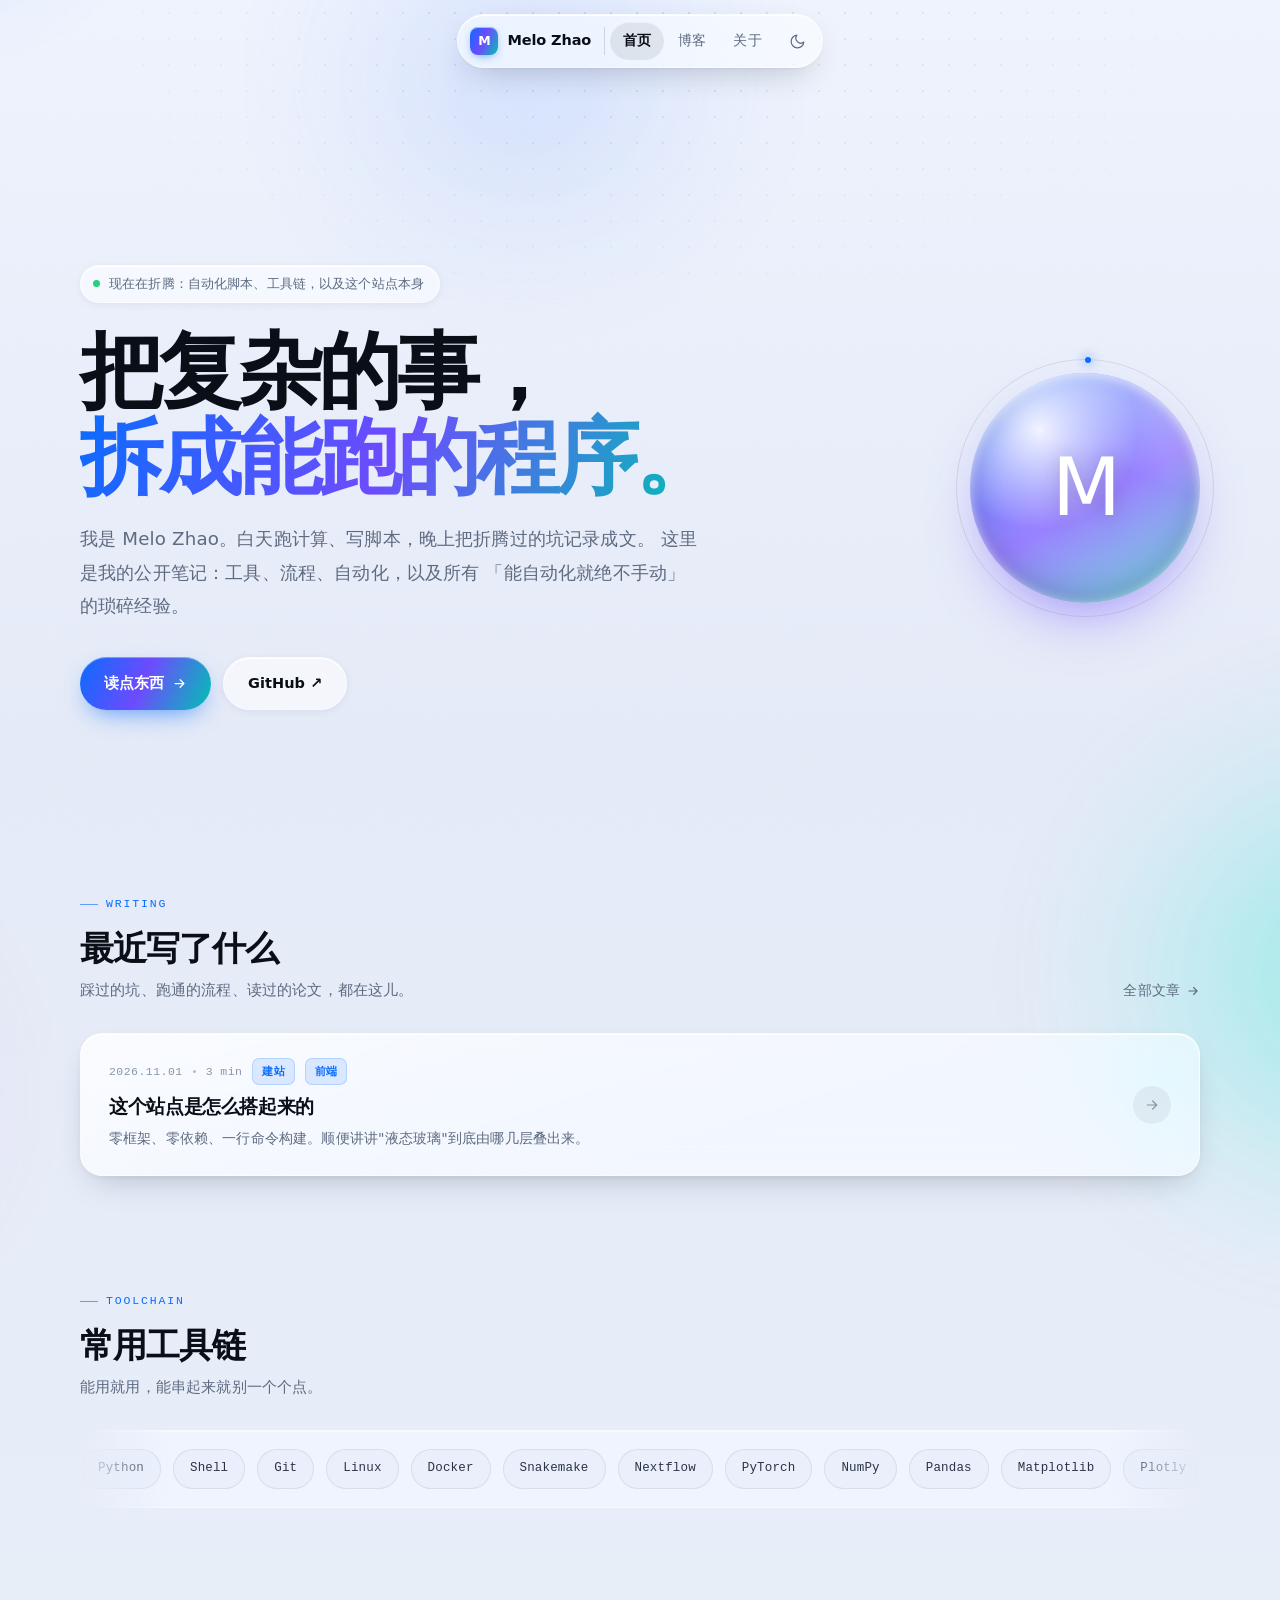
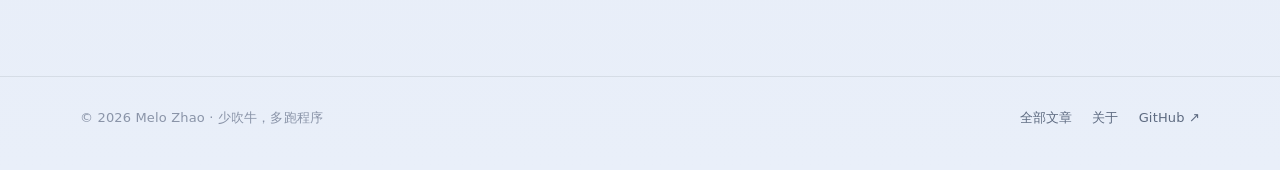
==== commit 55e3332c: "移除蛋白设计相关文章与表述 - 删除四篇蛋白设计主题文章 - 首页、关于页、工具链改为中性的技术博客表述 - 新增《这个站点是怎么搭起来的》" ====
--- a/index.html
+++ b/index.html
@@ -4,10 +4,10 @@
 <meta charset="utf-8">
 <meta name="viewport" content="width=device-width,initial-scale=1,viewport-fit=cover">
 <title>Melo Zhao</title>
-<meta name="description" content="计算蛋白工程 · 酶设计 · 分子动力学 · AI 蛋白设计。赵某人的个人博客与技术笔记。">
+<meta name="description" content="写代码 · 做计算 · 把重复劳动自动化。赵某人的个人博客与技术笔记。">
 <meta name="theme-color" content="#e9eef7">
 <meta property="og:title" content="Melo Zhao">
-<meta property="og:description" content="计算蛋白工程 · 酶设计 · 分子动力学 · AI 蛋白设计。赵某人的个人博客与技术笔记。">
+<meta property="og:description" content="写代码 · 做计算 · 把重复劳动自动化。赵某人的个人博客与技术笔记。">
 <meta property="og:type" content="website">
 <link rel="icon" href="data:image/svg+xml,%3Csvg xmlns='http://www.w3.org/2000/svg' viewBox='0 0 64 64'%3E%3Cdefs%3E%3ClinearGradient id='g' x1='0' y1='0' x2='1' y2='1'%3E%3Cstop offset='0' stop-color='%230a6cff'/%3E%3Cstop offset='.55' stop-color='%236d4bff'/%3E%3Cstop offset='1' stop-color='%2300c2b2'/%3E%3C/linearGradient%3E%3C/defs%3E%3Crect width='64' height='64' rx='16' fill='url(%23g)'/%3E%3Ctext x='32' y='45' font-family='-apple-system,Helvetica,sans-serif' font-size='36' font-weight='600' fill='%23fff' text-anchor='middle'%3EM%3C/text%3E%3C/svg%3E">
 <link rel="stylesheet" href="assets/css/style.css">
@@ -41,14 +41,14 @@
   <section class="hero">
     <div class="wrap hero-grid">
       <div>
-        <span class="status-pill reveal"><span class="status-dot"></span>现在在折腾分子模拟、结构预测和自动化脚本</span>
+        <span class="status-pill reveal"><span class="status-dot"></span>现在在折腾：自动化脚本、工具链，以及这个站点本身</span>
         <h1 class="hero-title reveal" data-delay="1">
-          在原子尺度上，<br><span class="grad">造一点新东西。</span>
+          把复杂的事，<br><span class="grad">拆成能跑的程序。</span>
         </h1>
         <p class="hero-sub reveal" data-delay="2">
-          我是 Melo Zhao，一名计算蛋白工程师。白天跑分子动力学、写设计脚本，
-          晚上把这些折腾记录成文。这里是我的公开笔记：酶设计、环化、
-          结构预测，以及所有「能自动化就绝不手动」的琐碎经验。
+          我是 Melo Zhao。白天跑计算、写脚本，晚上把折腾过的坑记录成文。
+          这里是我的公开笔记：工具、流程、自动化，以及所有
+          「能自动化就绝不手动」的琐碎经验。
         </p>
         <div class="hero-actions reveal" data-delay="3">
           <a class="btn btn-primary" href="blog/index.html">
@@ -77,41 +77,13 @@
           <svg width="14" height="14" viewBox="0 0 24 24" fill="none" stroke="currentColor" stroke-width="2" stroke-linecap="round" stroke-linejoin="round"><path d="M5 12h14M13 6l6 6-6 6"/></svg>
         </a>
       </div>
-      <div class="post-list"><a class="card post-card reveal" href="blog/gromacs-200ns-pitfalls.html" data-tags="科研随笔|GROMACS">
+      <div class="post-list"><a class="card post-card reveal" href="blog/how-this-site-is-built.html" data-tags="建站|前端">
   <div class="post-card-body">
     <div class="post-meta">
-      <time datetime="2026-10-05">2026.10.05</time><span class="dot"></span><span>3 min</span><span class="tag">科研随笔</span><span class="tag">GROMACS</span>
+      <time datetime="2026-11-01">2026.11.01</time><span class="dot"></span><span>3 min</span><span class="tag">建站</span><span class="tag">前端</span>
     </div>
-    <h3>跑 200 ns 之前，我在 GROMACS 上踩过的七个坑</h3>
-    <p>环境、拓扑、力场、压力耦合……这些坑不会写进论文的方法部分，但每一个都能让你白跑三天。</p>
-  </div>
-  <span class="post-card-arrow" aria-hidden="true">
-    <svg width="16" height="16" viewBox="0 0 24 24" fill="none" stroke="currentColor" stroke-width="1.8" stroke-linecap="round" stroke-linejoin="round">
-      <path d="M5 12h14M13 6l6 6-6 6"/>
-    </svg>
-  </span>
-</a>
-<a class="card post-card reveal" href="blog/cycldesign-pipeline.html" data-tags="项目|蛋白设计">
-  <div class="post-card-body">
-    <div class="post-meta">
-      <time datetime="2026-09-22">2026.09.22</time><span class="dot"></span><span>3 min</span><span class="tag">项目</span><span class="tag">蛋白设计</span>
-    </div>
-    <h3>CyclDesign：把蛋白质环化设计做成一条流水线</h3>
-    <p>从 PDB 到可下单的环化候选，中间到底要经过多少步？我把它们拆成了七个可以独立重跑的环节。</p>
-  </div>
-  <span class="post-card-arrow" aria-hidden="true">
-    <svg width="16" height="16" viewBox="0 0 24 24" fill="none" stroke="currentColor" stroke-width="1.8" stroke-linecap="round" stroke-linejoin="round">
-      <path d="M5 12h14M13 6l6 6-6 6"/>
-    </svg>
-  </span>
-</a>
-<a class="card post-card reveal" href="blog/proteinmpnn-cyclization-notes.html" data-tags="方法|蛋白设计|论文阅读">
-  <div class="post-card-body">
-    <div class="post-meta">
-      <time datetime="2026-08-30">2026.08.30</time><span class="dot"></span><span>3 min</span><span class="tag">方法</span><span class="tag">蛋白设计</span>
-    </div>
-    <h3>用 ProteinMPNN 做环化设计时，三个容易被忽略的细节</h3>
-    <p>tie 的到底是哪几个残基、链 ID 怎么传、采样温度选多少——这三件事决定了你拿到的是设计还是噪声。</p>
+    <h3>这个站点是怎么搭起来的</h3>
+    <p>零框架、零依赖、一行命令构建。顺便讲讲"液态玻璃"到底由哪几层叠出来。</p>
   </div>
   <span class="post-card-arrow" aria-hidden="true">
     <svg width="16" height="16" viewBox="0 0 24 24" fill="none" stroke="currentColor" stroke-width="1.8" stroke-linecap="round" stroke-linejoin="round">
@@ -132,7 +104,7 @@
         </div>
       </div>
       <div class="toolband reveal">
-        <div class="tooltrack"><span>GROMACS</span><span>AlphaFold</span><span>RoseTTAFold3</span><span>ProteinMPNN</span><span>LigandMPNN</span><span>Rosetta</span><span>FoldX</span><span>AutoDock</span><span>DiffDock</span><span>PyMOL</span><span>MDAnalysis</span><span>NetworkX</span><span>Gaussian</span><span>Multiwfn</span><span>Python</span><span>Snakemake</span><span>Nextflow</span><span>PyTorch</span><span>NumPy</span><span>Git</span><span>GROMACS</span><span>AlphaFold</span><span>RoseTTAFold3</span><span>ProteinMPNN</span><span>LigandMPNN</span><span>Rosetta</span><span>FoldX</span><span>AutoDock</span><span>DiffDock</span><span>PyMOL</span><span>MDAnalysis</span><span>NetworkX</span><span>Gaussian</span><span>Multiwfn</span><span>Python</span><span>Snakemake</span><span>Nextflow</span><span>PyTorch</span><span>NumPy</span><span>Git</span></div>
+        <div class="tooltrack"><span>Python</span><span>Shell</span><span>Git</span><span>Linux</span><span>Docker</span><span>Snakemake</span><span>Nextflow</span><span>PyTorch</span><span>NumPy</span><span>Pandas</span><span>Matplotlib</span><span>Plotly</span><span>SQLite</span><span>FastAPI</span><span>VS Code</span><span>Markdown</span><span>LaTeX</span><span>Nginx</span><span>Python</span><span>Shell</span><span>Git</span><span>Linux</span><span>Docker</span><span>Snakemake</span><span>Nextflow</span><span>PyTorch</span><span>NumPy</span><span>Pandas</span><span>Matplotlib</span><span>Plotly</span><span>SQLite</span><span>FastAPI</span><span>VS Code</span><span>Markdown</span><span>LaTeX</span><span>Nginx</span></div>
       </div>
     </div>
   </section>
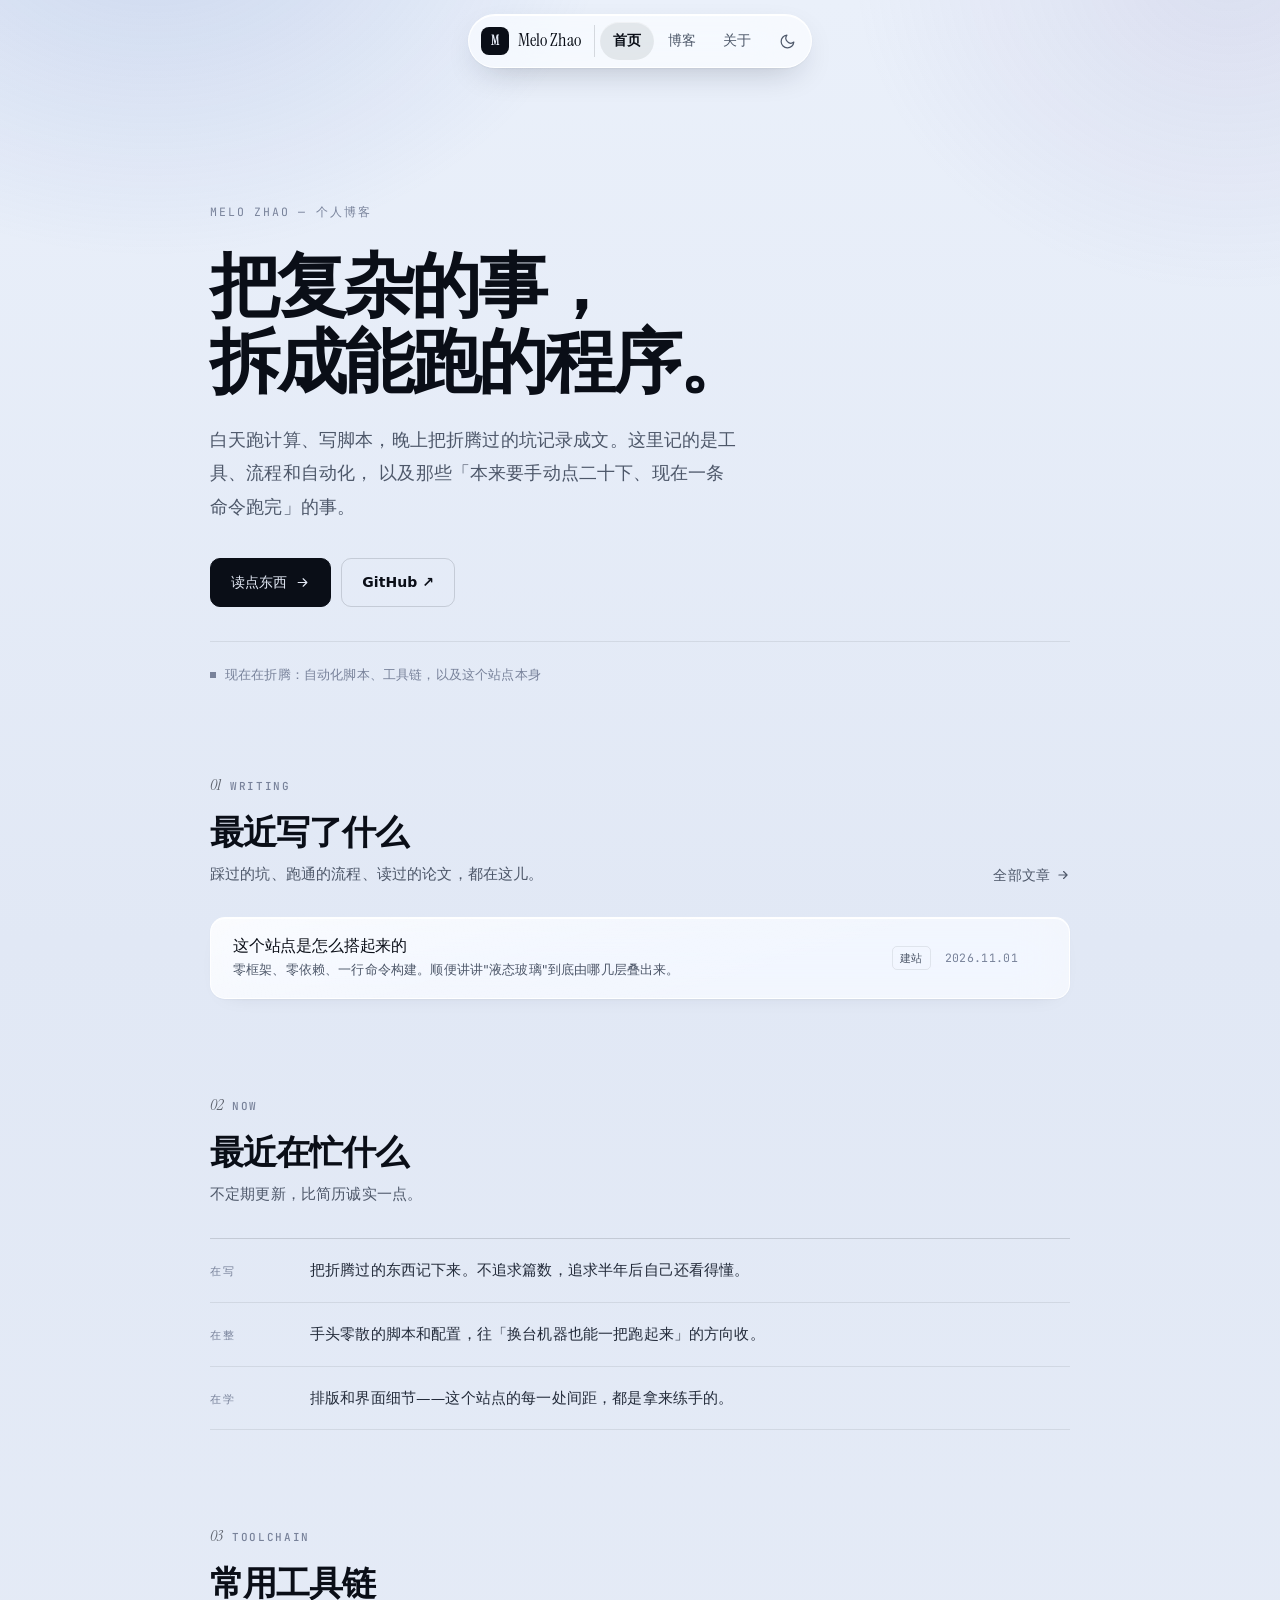
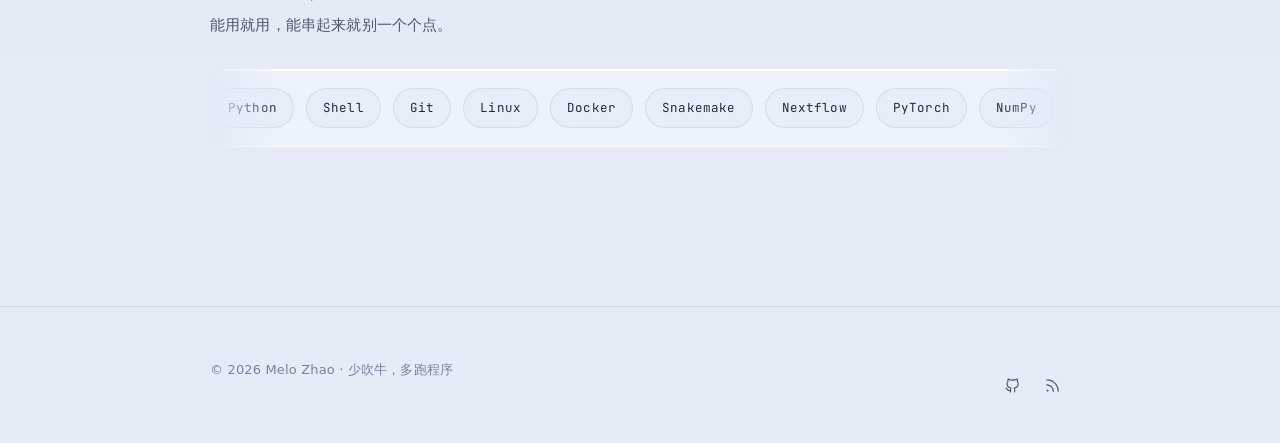
==== commit 73822f4d: "去 AI 味改版：编辑式排版 + 自托管字体 - 文章列表改为细线行式，博客按年份分组，新增 Now 区块 - 移除紫蓝渐变、彩色光斑、装饰玻璃球、渐变按钮、图标方块 - 自托管 Instrument" ====
--- a/index.html
+++ b/index.html
@@ -15,7 +15,6 @@
 </head>
 <body>
 <div class="aurora" aria-hidden="true"></div>
-<div class="gridlines" aria-hidden="true"></div>
 <div class="grain" aria-hidden="true"></div>
 
 <header class="nav-shell">
@@ -39,29 +38,25 @@
 
 <main class="page">
   <section class="hero">
-    <div class="wrap hero-grid">
-      <div>
-        <span class="status-pill reveal"><span class="status-dot"></span>现在在折腾：自动化脚本、工具链，以及这个站点本身</span>
-        <h1 class="hero-title reveal" data-delay="1">
-          把复杂的事，<br><span class="grad">拆成能跑的程序。</span>
-        </h1>
-        <p class="hero-sub reveal" data-delay="2">
-          我是 Melo Zhao。白天跑计算、写脚本，晚上把折腾过的坑记录成文。
-          这里是我的公开笔记：工具、流程、自动化，以及所有
-          「能自动化就绝不手动」的琐碎经验。
-        </p>
-        <div class="hero-actions reveal" data-delay="3">
-          <a class="btn btn-primary" href="blog/index.html">
-            读点东西
-            <svg width="15" height="15" viewBox="0 0 24 24" fill="none" stroke="currentColor" stroke-width="2" stroke-linecap="round" stroke-linejoin="round"><path d="M5 12h14M13 6l6 6-6 6"/></svg>
-          </a>
-          <a class="btn btn-glass" href="https://github.com/MeloZhao" target="_blank" rel="noopener">GitHub ↗</a>
-        </div>
+    <div class="wrap hero-inner">
+      <p class="hero-kicker reveal">Melo Zhao — 个人博客</p>
+      <h1 class="hero-title reveal" data-delay="1">
+        把复杂的事，<br><span class="hl">拆成能跑的程序。</span>
+      </h1>
+      <p class="hero-sub reveal" data-delay="2">
+        白天跑计算、写脚本，晚上把折腾过的坑记录成文。这里记的是工具、流程和自动化，
+        以及那些「本来要手动点二十下、现在一条命令跑完」的事。
+      </p>
+      <div class="hero-actions reveal" data-delay="3">
+        <a class="btn btn-primary" href="blog/index.html">
+          读点东西
+          <svg width="15" height="15" viewBox="0 0 24 24" fill="none" stroke="currentColor" stroke-width="1.8" stroke-linecap="round" stroke-linejoin="round"><path d="M5 12h14M13 6l6 6-6 6"/></svg>
+        </a>
+        <a class="btn btn-glass" href="https://github.com/MeloZhao" target="_blank" rel="noopener">GitHub ↗</a>
       </div>
-      <div class="orb-wrap reveal" data-delay="2" aria-hidden="true">
-        <div class="orb-ring"></div>
-        <div class="orb"><span class="orb-initial">M</span></div>
-      </div>
+      <p class="hero-meta reveal" data-delay="4">
+        <span class="status-dot"></span>现在在折腾：自动化脚本、工具链，以及这个站点本身
+      </p>
     </div>
   </section>
 
@@ -69,7 +64,7 @@
     <div class="wrap">
       <div class="section-head reveal">
         <div>
-          <p class="eyebrow">Writing</p>
+          <p class="eyebrow"><span class="sec-num">01</span>Writing</p>
           <h2 class="section-title">最近写了什么</h2>
           <p class="section-desc">踩过的坑、跑通的流程、读过的论文，都在这儿。</p>
         </div>
@@ -77,18 +72,15 @@
           <svg width="14" height="14" viewBox="0 0 24 24" fill="none" stroke="currentColor" stroke-width="2" stroke-linecap="round" stroke-linejoin="round"><path d="M5 12h14M13 6l6 6-6 6"/></svg>
         </a>
       </div>
-      <div class="post-list"><a class="card post-card reveal" href="blog/how-this-site-is-built.html" data-tags="建站|前端">
-  <div class="post-card-body">
-    <div class="post-meta">
-      <time datetime="2026-11-01">2026.11.01</time><span class="dot"></span><span>3 min</span><span class="tag">建站</span><span class="tag">前端</span>
-    </div>
-    <h3>这个站点是怎么搭起来的</h3>
-    <p>零框架、零依赖、一行命令构建。顺便讲讲"液态玻璃"到底由哪几层叠出来。</p>
-  </div>
-  <span class="post-card-arrow" aria-hidden="true">
-    <svg width="16" height="16" viewBox="0 0 24 24" fill="none" stroke="currentColor" stroke-width="1.8" stroke-linecap="round" stroke-linejoin="round">
-      <path d="M5 12h14M13 6l6 6-6 6"/>
-    </svg>
+      <div class="grouped reveal"><a class="row" href="blog/how-this-site-is-built.html" data-tags="建站|前端">
+  <span class="row-main">
+    <span class="row-title">这个站点是怎么搭起来的</span>
+    <span class="row-sub">零框架、零依赖、一行命令构建。顺便讲讲"液态玻璃"到底由哪几层叠出来。</span>
+  </span>
+  <span class="row-side">
+    <span class="row-tag">建站</span>
+    <time class="row-date" datetime="2026-11-01">2026.11.01</time>
+    <svg class="row-arrow" width="15" height="15" viewBox="0 0 24 24" fill="none" stroke="currentColor" stroke-width="2" stroke-linecap="round" stroke-linejoin="round"><path d="M5 12h14M13 6l6 6-6 6"/></svg>
   </span>
 </a></div>
     </div>
@@ -98,7 +90,33 @@
     <div class="wrap">
       <div class="section-head reveal">
         <div>
-          <p class="eyebrow">Toolchain</p>
+          <p class="eyebrow"><span class="sec-num">02</span>Now</p>
+          <h2 class="section-title">最近在忙什么</h2>
+          <p class="section-desc">不定期更新，比简历诚实一点。</p>
+        </div>
+      </div>
+      <dl class="now-list reveal">
+        <div class="now-row">
+          <dt>在写</dt>
+          <dd>把折腾过的东西记下来。不追求篇数，追求半年后自己还看得懂。</dd>
+        </div>
+        <div class="now-row">
+          <dt>在整</dt>
+          <dd>手头零散的脚本和配置，往「换台机器也能一把跑起来」的方向收。</dd>
+        </div>
+        <div class="now-row">
+          <dt>在学</dt>
+          <dd>排版和界面细节——这个站点的每一处间距，都是拿来练手的。</dd>
+        </div>
+      </dl>
+    </div>
+  </section>
+
+  <section class="section">
+    <div class="wrap">
+      <div class="section-head reveal">
+        <div>
+          <p class="eyebrow"><span class="sec-num">03</span>Toolchain</p>
           <h2 class="section-title">常用工具链</h2>
           <p class="section-desc">能用就用，能串起来就别一个个点。</p>
         </div>
@@ -113,10 +131,13 @@
 <footer class="footer">
   <div class="wrap footer-inner">
     <span class="footer-copy">© 2026 Melo Zhao · 少吹牛，多跑程序</span>
-    <div class="footer-links">
-      <a href="blog/index.html">全部文章</a>
-      <a href="about.html">关于</a>
-      <a href="https://github.com/MeloZhao" target="_blank" rel="noopener">GitHub ↗</a>
+    <div class="social-row">
+      <a href="https://github.com/MeloZhao" target="_blank" rel="noopener" aria-label="GitHub">
+        <svg viewBox="0 0 24 24" fill="none" stroke="currentColor" stroke-width="1.6" stroke-linecap="round" stroke-linejoin="round"><path d="M9 19c-4 1.5-4-2.5-6-3m12 5v-3.5c0-1 .1-1.4-.5-2 2.8-.3 5.5-1.4 5.5-6a4.6 4.6 0 0 0-1.3-3.2 4.3 4.3 0 0 0-.1-3.2s-1-.3-3.4 1.3a11.6 11.6 0 0 0-6 0C6.8 2.8 5.8 3.1 5.8 3.1a4.3 4.3 0 0 0-.1 3.2A4.6 4.6 0 0 0 4.4 9.5c0 4.6 2.7 5.7 5.5 6-.4.4-.6.9-.6 1.5V21"/></svg>
+      </a>
+      <a href="feed.xml" aria-label="RSS 订阅">
+        <svg viewBox="0 0 24 24" fill="none" stroke="currentColor" stroke-width="1.7" stroke-linecap="round" stroke-linejoin="round"><path d="M4 11a9 9 0 0 1 9 9M4 4a16 16 0 0 1 16 16"/><circle cx="5" cy="19" r="1.4" fill="currentColor" stroke="none"/></svg>
+      </a>
     </div>
   </div>
 </footer>
--- a/assets/css/style.css
+++ b/assets/css/style.css
@@ -1,3 +1,33 @@
+/* ---------- 0. Self-hosted fonts ---------- */
+@font-face {
+  font-family: "Instrument Serif";
+  font-style: normal;
+  font-weight: 400;
+  font-display: swap;
+  src: url("../fonts/instrument-serif-latin-400-normal.woff2") format("woff2");
+}
+@font-face {
+  font-family: "Instrument Serif";
+  font-style: italic;
+  font-weight: 400;
+  font-display: swap;
+  src: url("../fonts/instrument-serif-latin-400-italic.woff2") format("woff2");
+}
+@font-face {
+  font-family: "JetBrains Mono";
+  font-style: normal;
+  font-weight: 400;
+  font-display: swap;
+  src: url("../fonts/jetbrains-mono-latin-400-normal.woff2") format("woff2");
+}
+@font-face {
+  font-family: "JetBrains Mono";
+  font-style: normal;
+  font-weight: 500;
+  font-display: swap;
+  src: url("../fonts/jetbrains-mono-latin-500-normal.woff2") format("woff2");
+}
+
 /* ============================================================
    Melo Zhao — Liquid Glass Design System
    简约科技风 / 透明玻璃质感
@@ -9,54 +39,53 @@
 
   /* ink */
   --ink: #0a0e17;
-  --ink-soft: #2b3446;
-  --muted: #5d6a80;
-  --muted-2: #8a94a8;
+  --ink-soft: #232b3a;
+  --muted: #4d5769;
+  --muted-2: #78829a;
 
   /* accent */
-  --accent: #0a6cff;
-  --accent-2: #6d4bff;
-  --accent-3: #00c2b2;
-  --accent-grad: linear-gradient(115deg, #0a6cff 0%, #6d4bff 48%, #00c2b2 100%);
+  --accent: #2450c8;
+  --accent-soft: #e8edfb;
+  --accent-grad: #2450c8;
 
   /* glass */
-  --glass: rgba(255, 255, 255, 0.56);
+  --glass: rgba(255, 255, 255, 0.62);
   --glass-strong: rgba(255, 255, 255, 0.82);
   --glass-weak: rgba(255, 255, 255, 0.4);
   --glass-edge: rgba(255, 255, 255, 0.95);
-  --glass-edge-soft: rgba(255, 255, 255, 0.45);
+  --glass-edge-soft: rgba(255, 255, 255, 0.9);
   --glass-blur: 28px;
 
   /* shadows */
-  --sh-sm: 0 2px 8px rgba(12, 22, 48, 0.06);
-  --sh-md: 0 14px 34px -14px rgba(12, 22, 48, 0.26), 0 2px 6px rgba(12, 22, 48, 0.05);
-  --sh-lg: 0 36px 76px -30px rgba(12, 22, 48, 0.4), 0 8px 20px -10px rgba(12, 22, 48, 0.14);
+  --sh-sm: 0 1px 2px rgba(12, 22, 48, 0.04);
+  --sh-md: 0 1px 2px rgba(12, 22, 48, 0.04), 0 8px 24px -18px rgba(12, 22, 48, 0.18);
+  --sh-lg: 0 1px 2px rgba(12, 22, 48, 0.05), 0 16px 40px -28px rgba(12, 22, 48, 0.24);
   --sh-glow: 0 0 0 1px rgba(255, 255, 255, 0.55) inset;
 
   /* page */
-  --page: #e6ecf8;
-  --page-grad: linear-gradient(180deg, #eef3fd 0%, #e4eaf7 42%, #e9eff9 100%);
+  --page: #e3e9f5;
+  --page-grad: linear-gradient(180deg, #eaf0fa 0%, #e1e8f5 46%, #e6ecf7 100%);
   --line: rgba(10, 14, 23, 0.08);
   --line-strong: rgba(10, 14, 23, 0.14);
 
   /* type */
-  --font-sans: -apple-system, BlinkMacSystemFont, "SF Pro Text", "SF Pro Display",
-    "Inter", "Helvetica Neue", "PingFang SC", "Hiragino Sans GB",
-    "Microsoft YaHei", system-ui, sans-serif;
-  --font-mono: "SF Mono", ui-monospace, "JetBrains Mono", "Menlo", "Consolas", monospace;
+  --font-sans: "PingFang SC", "Hiragino Sans GB", "Microsoft YaHei",
+    -apple-system, BlinkMacSystemFont, "SF Pro Text", system-ui, sans-serif;
+  --font-mono: "JetBrains Mono", "SF Mono", ui-monospace, Menlo, monospace;
+  --font-display: "Instrument Serif", "Songti SC", Georgia, serif;
 
   --glass-sheen: linear-gradient(163deg,
     rgba(255, 255, 255, 0.6) 0%,
     rgba(255, 255, 255, 0.12) 38%,
     rgba(255, 255, 255, 0) 64%);
 
-  --radius-xs: 10px;
-  --radius-sm: 14px;
-  --radius: 22px;
-  --radius-lg: 30px;
+  --radius-xs: 7px;
+  --radius-sm: 10px;
+  --radius: 15px;
+  --radius-lg: 18px;
   --radius-pill: 999px;
 
-  --maxw: 1120px;
+  --maxw: 860px;
   --ease: cubic-bezier(0.22, 1, 0.36, 1);
   --ease-out: cubic-bezier(0.16, 1, 0.3, 1);
 }
@@ -65,13 +94,12 @@
   :root {
     --ink: #f2f5ff;
     --ink-soft: #d3dcf0;
-    --muted: #9aa6bf;
-    --muted-2: #6f7b93;
-
-    --accent: #4d9bff;
-    --accent-2: #9b7dff;
-    --accent-3: #22e0cc;
-    --accent-grad: linear-gradient(115deg, #4d9bff 0%, #9b7dff 48%, #22e0cc 100%);
+    --muted: #a4b0c7;
+    --muted-2: #7d89a1;
+
+    --accent: #7d9cff;
+    --accent-soft: rgba(125, 156, 255, 0.12);
+    --accent-grad: #7d9cff;
 
     --glass: rgba(24, 30, 46, 0.5);
     --glass-sheen: linear-gradient(163deg,
@@ -83,9 +111,9 @@
     --glass-edge: rgba(255, 255, 255, 0.14);
     --glass-edge-soft: rgba(255, 255, 255, 0.07);
 
-    --sh-sm: 0 2px 10px rgba(0, 0, 0, 0.4);
-    --sh-md: 0 14px 36px -14px rgba(0, 0, 0, 0.7), 0 2px 10px rgba(0, 0, 0, 0.35);
-    --sh-lg: 0 36px 80px -30px rgba(0, 0, 0, 0.85), 0 8px 24px -10px rgba(0, 0, 0, 0.5);
+    --sh-sm: 0 1px 2px rgba(0, 0, 0, 0.3);
+    --sh-md: 0 1px 2px rgba(0, 0, 0, 0.35), 0 8px 24px -18px rgba(0, 0, 0, 0.6);
+    --sh-lg: 0 1px 2px rgba(0, 0, 0, 0.4), 0 16px 40px -28px rgba(0, 0, 0, 0.7);
 
     --page: #05070d;
     --page-grad: linear-gradient(180deg, #070a12 0%, #04060b 46%, #06080f 100%);
@@ -97,18 +125,18 @@
 /* manual theme override */
 [data-theme="light"] {
   --ink: #0a0e17; --ink-soft: #2b3446; --muted: #5d6a80; --muted-2: #8a94a8;
-  --accent: #0a6cff; --accent-2: #6d4bff; --accent-3: #00c2b2;
-  --accent-grad: linear-gradient(115deg, #0a6cff 0%, #6d4bff 48%, #00c2b2 100%);
-  --glass: rgba(255, 255, 255, 0.56);
+  --accent: #2450c8; --accent-soft: #e8edfb;
+  --accent-grad: #2450c8;
+  --glass: rgba(255, 255, 255, 0.62);
   --glass-strong: rgba(255, 255, 255, 0.82);
   --glass-weak: rgba(255, 255, 255, 0.4);
   --glass-edge: rgba(255, 255, 255, 0.95);
-  --glass-edge-soft: rgba(255, 255, 255, 0.45);
-  --sh-sm: 0 2px 8px rgba(12, 22, 48, 0.06);
-  --sh-md: 0 14px 34px -14px rgba(12, 22, 48, 0.26), 0 2px 6px rgba(12, 22, 48, 0.05);
-  --sh-lg: 0 36px 76px -30px rgba(12, 22, 48, 0.4), 0 8px 20px -10px rgba(12, 22, 48, 0.14);
-  --page: #e6ecf8;
-  --page-grad: linear-gradient(180deg, #eef3fd 0%, #e4eaf7 42%, #e9eff9 100%);
+  --glass-edge-soft: rgba(255, 255, 255, 0.9);
+  --sh-sm: 0 1px 2px rgba(12, 22, 48, 0.04);
+  --sh-md: 0 1px 2px rgba(12, 22, 48, 0.04), 0 8px 24px -18px rgba(12, 22, 48, 0.18);
+  --sh-lg: 0 1px 2px rgba(12, 22, 48, 0.05), 0 16px 40px -28px rgba(12, 22, 48, 0.24);
+  --page: #e3e9f5;
+  --page-grad: linear-gradient(180deg, #eaf0fa 0%, #e1e8f5 46%, #e6ecf7 100%);
   --line: rgba(10, 14, 23, 0.08);
   --line-strong: rgba(10, 14, 23, 0.14);
   color-scheme: light;
@@ -116,8 +144,8 @@
 
 [data-theme="dark"] {
   --ink: #f2f5ff; --ink-soft: #d3dcf0; --muted: #9aa6bf; --muted-2: #6f7b93;
-  --accent: #4d9bff; --accent-2: #9b7dff; --accent-3: #22e0cc;
-  --accent-grad: linear-gradient(115deg, #4d9bff 0%, #9b7dff 48%, #22e0cc 100%);
+  --accent: #7d9cff; --accent-soft: rgba(125, 156, 255, 0.12);
+  --accent-grad: #7d9cff;
   --glass: rgba(24, 30, 46, 0.5);
   --glass-sheen: linear-gradient(163deg,
     rgba(255, 255, 255, 0.11) 0%,
@@ -172,88 +200,33 @@
   border-radius: 6px;
 }
 
-/* ---------- 3. Aurora background ---------- */
+/* ---------- 3. 背景：极淡的单色晕染 ---------- */
 .aurora {
   position: fixed;
-  inset: -25vmax;
+  inset: 0;
   z-index: -2;
   pointer-events: none;
   background:
-    radial-gradient(34vmax 32vmax at 10% 4%, rgba(88, 148, 255, 0.62), transparent 62%),
-    radial-gradient(30vmax 30vmax at 92% 0%, rgba(150, 122, 255, 0.55), transparent 60%),
-    radial-gradient(38vmax 34vmax at 88% 84%, rgba(38, 214, 196, 0.45), transparent 62%),
-    radial-gradient(30vmax 28vmax at 4% 92%, rgba(246, 118, 190, 0.36), transparent 60%),
-    radial-gradient(26vmax 22vmax at 44% 26%, rgba(120, 150, 255, 0.34), transparent 64%);
-  filter: blur(74px) saturate(150%);
-  opacity: 0.86;
-  animation: aurora-drift 36s var(--ease) infinite alternate;
+    radial-gradient(58vmax 46vmax at 12% -12%, rgba(88, 122, 198, 0.22), transparent 62%),
+    radial-gradient(46vmax 40vmax at 96% -4%, rgba(132, 124, 186, 0.15), transparent 64%);
 }
 
 @media (prefers-color-scheme: dark) {
   .aurora {
     background:
-      radial-gradient(34vmax 32vmax at 10% 4%, rgba(32, 88, 220, 0.5), transparent 62%),
-      radial-gradient(30vmax 30vmax at 92% 0%, rgba(96, 52, 214, 0.46), transparent 60%),
-      radial-gradient(38vmax 34vmax at 88% 84%, rgba(10, 138, 130, 0.32), transparent 62%),
-      radial-gradient(30vmax 28vmax at 4% 92%, rgba(150, 40, 110, 0.24), transparent 60%);
-    filter: blur(84px) saturate(150%);
-    opacity: 0.85;
+      radial-gradient(58vmax 46vmax at 12% -12%, rgba(58, 88, 168, 0.28), transparent 62%),
+      radial-gradient(46vmax 40vmax at 96% -4%, rgba(86, 70, 140, 0.2), transparent 64%);
   }
 }
 [data-theme="dark"] .aurora {
   background:
-    radial-gradient(34vmax 32vmax at 10% 4%, rgba(32, 88, 220, 0.5), transparent 62%),
-    radial-gradient(30vmax 30vmax at 92% 0%, rgba(96, 52, 214, 0.46), transparent 60%),
-    radial-gradient(38vmax 34vmax at 88% 84%, rgba(10, 138, 130, 0.32), transparent 62%),
-    radial-gradient(30vmax 28vmax at 4% 92%, rgba(150, 40, 110, 0.24), transparent 60%);
-  filter: blur(84px) saturate(150%);
-  opacity: 0.85;
+    radial-gradient(58vmax 46vmax at 12% -12%, rgba(58, 88, 168, 0.28), transparent 62%),
+    radial-gradient(46vmax 40vmax at 96% -4%, rgba(86, 70, 140, 0.2), transparent 64%);
 }
 [data-theme="light"] .aurora {
   background:
-    radial-gradient(34vmax 32vmax at 10% 4%, rgba(88, 148, 255, 0.62), transparent 62%),
-    radial-gradient(30vmax 30vmax at 92% 0%, rgba(150, 122, 255, 0.55), transparent 60%),
-    radial-gradient(38vmax 34vmax at 88% 84%, rgba(38, 214, 196, 0.45), transparent 62%),
-    radial-gradient(30vmax 28vmax at 4% 92%, rgba(246, 118, 190, 0.36), transparent 60%),
-    radial-gradient(26vmax 22vmax at 44% 26%, rgba(120, 150, 255, 0.34), transparent 64%);
-  filter: blur(74px) saturate(150%);
-  opacity: 0.86;
-}
-
-/* faint dot grid — 科技感的骨架 */
-.gridlines {
-  position: fixed;
-  inset: 0;
-  z-index: -1;
-  pointer-events: none;
-  opacity: 0.5;
-  background-image: radial-gradient(circle, color-mix(in srgb, var(--ink) 22%, transparent) 0.9px, transparent 0.9px);
-  background-size: 26px 26px;
-  -webkit-mask-image: radial-gradient(ellipse 70% 55% at 50% 0%, #000 0%, transparent 72%);
-  mask-image: radial-gradient(ellipse 70% 55% at 50% 0%, #000 0%, transparent 72%);
-}
-
-@media (prefers-color-scheme: dark) {
-  .gridlines { opacity: 0.35; }
-}
-[data-theme="dark"] .gridlines { opacity: 0.35; }
-[data-theme="light"] .gridlines { opacity: 0.5; }
-
-/* fine grain for the frosted texture */
-.grain {
-  position: fixed;
-  inset: 0;
-  z-index: -1;
-  pointer-events: none;
-  opacity: 0.32;
-  mix-blend-mode: soft-light;
-  background-image: url("data:image/svg+xml,%3Csvg xmlns='http://www.w3.org/2000/svg' width='180' height='180'%3E%3Cfilter id='n'%3E%3CfeTurbulence type='fractalNoise' baseFrequency='0.85' numOctaves='3' stitchTiles='stitch'/%3E%3C/filter%3E%3Crect width='180' height='180' filter='url(%23n)' opacity='0.5'/%3E%3C/svg%3E");
-}
-
-@keyframes aurora-drift {
-  0%   { transform: translate3d(0, 0, 0) scale(1) rotate(0deg); }
-  50%  { transform: translate3d(2%, -3%, 0) scale(1.08) rotate(4deg); }
-  100% { transform: translate3d(-3%, 2%, 0) scale(1.04) rotate(-3deg); }
+    radial-gradient(58vmax 46vmax at 12% -12%, rgba(88, 122, 198, 0.22), transparent 62%),
+    radial-gradient(46vmax 40vmax at 96% -4%, rgba(132, 124, 186, 0.15), transparent 64%);
 }
 
 /* ---------- 4. Glass primitives ---------- */
@@ -287,7 +260,7 @@
   -webkit-mask-composite: xor;
   mask-composite: exclude;
   pointer-events: none;
-  opacity: 0.85;
+  opacity: 0.45;
 }
 
 @media (prefers-color-scheme: dark) {
@@ -354,9 +327,10 @@
   gap: 9px;
   padding: 0 13px 0 3px;
   border-right: 1px solid var(--line-strong);
-  font-weight: 620;
-  font-size: 14.5px;
-  letter-spacing: -0.008em;
+  font-family: var(--font-display);
+  font-weight: 400;
+  font-size: 18px;
+  letter-spacing: 0.005em;
   white-space: nowrap;
   transition: opacity 0.25s var(--ease);
 }
@@ -369,14 +343,11 @@
   width: 28px;
   height: 28px;
   border-radius: 8px;
-  background: var(--accent-grad);
-  color: #fff;
-  font-size: 12.5px;
-  font-weight: 700;
-  letter-spacing: 0;
-  box-shadow:
-    0 3px 10px -3px color-mix(in srgb, var(--accent) 65%, transparent),
-    inset 0 1px 0 rgba(255, 255, 255, 0.55);
+  background: var(--ink);
+  color: var(--page);
+  font-size: 12px;
+  font-weight: 650;
+  letter-spacing: 0.01em;
 }
 
 .nav-links {
@@ -441,203 +412,100 @@
 
 /* ---------- 7. Hero ---------- */
 .hero {
-  position: relative;
-  display: flex;
-  align-items: center;
-  min-height: min(80vh, 760px);
-  padding: clamp(44px, 6vw, 76px) 0 clamp(28px, 3.5vw, 48px);
-}
-
-.hero-grid {
-  display: grid;
-  grid-template-columns: minmax(0, 1fr) auto;
-  gap: 48px;
-  align-items: center;
-}
-
-.status-pill {
-  display: inline-flex;
+  padding: clamp(52px, 7vw, 92px) 0 clamp(24px, 3vw, 40px);
+}
+
+.hero-inner { max-width: 100%; }
+
+.hero-kicker {
+  margin: 0 0 26px;
+  font-family: var(--font-mono);
+  font-size: 11.5px;
+  letter-spacing: 0.16em;
+  text-transform: uppercase;
+  color: var(--muted-2);
+}
+
+.hero-title {
+  margin: 0 0 24px;
+  font-size: clamp(2.5rem, 6.6vw, 4.4rem);
+  line-height: 1.08;
+  font-weight: 700;
+  letter-spacing: -0.042em;
+  color: var(--ink);
+  text-wrap: balance;
+}
+
+.hero-title .hl { color: inherit; }
+
+.hero-sub {
+  max-width: 30em;
+  margin: 0 0 34px;
+  font-size: clamp(1rem, 1.5vw, 1.1rem);
+  line-height: 1.9;
+  color: var(--muted);
+}
+
+.hero-actions {
+  display: flex;
+  flex-wrap: wrap;
+  gap: 10px;
+  margin-bottom: 34px;
+}
+
+.hero-meta .status-dot {
+  animation: none;
+  background: var(--muted-2);
+  box-shadow: none;
+  width: 6px;
+  height: 6px;
+}
+
+.hero-meta {
+  display: flex;
   align-items: center;
   gap: 9px;
-  padding: 7px 15px 7px 12px;
-  margin-bottom: 26px;
-  border-radius: var(--radius-pill);
-  background: var(--glass);
-  -webkit-backdrop-filter: blur(18px) saturate(180%);
-  backdrop-filter: blur(18px) saturate(180%);
-  border: 1px solid var(--glass-edge-soft);
-  box-shadow: inset 0 1px 0 var(--glass-edge), var(--sh-sm);
-  font-size: 12.5px;
-  font-weight: 500;
-  color: var(--muted);
-  letter-spacing: 0.01em;
-}
-
-.status-dot {
-  position: relative;
-  width: 7px; height: 7px;
-  border-radius: 50%;
-  background: #24d17e;
-  box-shadow: 0 0 0 0 rgba(36, 209, 126, 0.5);
-  animation: pulse 2.6s ease-out infinite;
-}
-
-@keyframes pulse {
-  0%   { box-shadow: 0 0 0 0 rgba(36, 209, 126, 0.55); }
-  70%  { box-shadow: 0 0 0 7px rgba(36, 209, 126, 0); }
-  100% { box-shadow: 0 0 0 0 rgba(36, 209, 126, 0); }
-}
-
-.hero-title {
-  margin: 0 0 22px;
-  font-size: clamp(2.6rem, 7.4vw, 5.2rem);
-  line-height: 1.03;
-  font-weight: 700;
-  letter-spacing: -0.045em;
-}
-
-.hero-title .grad {
-  background: var(--accent-grad);
-  -webkit-background-clip: text;
-  background-clip: text;
-  -webkit-text-fill-color: transparent;
-  color: transparent;
-}
-
-.hero-sub {
-  max-width: 34em;
-  margin: 0 0 34px;
-  font-size: clamp(1rem, 1.6vw, 1.14rem);
-  line-height: 1.85;
-  color: var(--muted);
-}
-
-.hero-actions {
-  display: flex;
-  flex-wrap: wrap;
-  gap: 12px;
+  margin: 0;
+  padding-top: 22px;
+  border-top: 1px solid var(--line);
+  font-size: 13px;
+  color: var(--muted-2);
 }
 
 .btn {
   display: inline-flex;
   align-items: center;
   gap: 8px;
-  padding: 13px 24px;
-  border-radius: var(--radius-pill);
-  font-size: 14.5px;
-  font-weight: 600;
-  letter-spacing: 0.005em;
-  transition: transform 0.35s var(--ease), box-shadow 0.35s var(--ease),
-    background 0.35s var(--ease);
-  will-change: transform;
+  padding: 11px 20px;
+  border-radius: var(--radius-sm);
+  font-size: 14px;
+  font-weight: 560;
+  letter-spacing: 0.004em;
+  transition: background 0.22s var(--ease), border-color 0.22s var(--ease),
+    color 0.22s var(--ease);
 }
 
 .btn-primary {
-  background: var(--accent-grad);
-  color: #fff;
-  box-shadow: 0 10px 26px -10px color-mix(in srgb, var(--accent) 75%, transparent),
-    inset 0 1px 0 rgba(255, 255, 255, 0.35);
-}
-
-.btn-primary:hover {
-  transform: translateY(-2px);
-  box-shadow: 0 18px 38px -12px color-mix(in srgb, var(--accent) 80%, transparent),
-    inset 0 1px 0 rgba(255, 255, 255, 0.4);
-}
+  background: var(--ink);
+  color: var(--page);
+  border: 1px solid var(--ink);
+}
+
+.btn-primary:hover { opacity: 0.86; }
 
 .btn-glass {
-  background: var(--glass);
-  -webkit-backdrop-filter: blur(20px) saturate(180%);
-  backdrop-filter: blur(20px) saturate(180%);
-  border: 1px solid var(--glass-edge-soft);
-  box-shadow: inset 0 1px 0 var(--glass-edge), var(--sh-sm);
+  background: transparent;
+  border: 1px solid var(--line-strong);
   color: var(--ink);
 }
 
 .btn-glass:hover {
-  transform: translateY(-2px);
-  box-shadow: inset 0 1px 0 var(--glass-edge), var(--sh-md);
-}
-
-/* avatar orb */
-.orb-wrap {
-  position: relative;
-  width: clamp(170px, 20vw, 230px);
-  aspect-ratio: 1;
-  display: grid;
-  place-items: center;
-  flex: none;
-}
-
-.orb {
-  position: relative;
-  width: 100%;
-  height: 100%;
-  border-radius: 50%;
-  display: grid;
-  place-items: center;
-  background:
-    radial-gradient(circle at 30% 25%, rgba(255, 255, 255, 0.9), transparent 42%),
-    linear-gradient(150deg,
-      color-mix(in srgb, var(--accent) 78%, #fff),
-      color-mix(in srgb, var(--accent-2) 70%, #fff) 55%,
-      color-mix(in srgb, var(--accent-3) 60%, #fff));
-  box-shadow:
-    inset 0 2px 12px rgba(255, 255, 255, 0.7),
-    inset 0 -10px 30px rgba(20, 30, 70, 0.22),
-    0 26px 60px -22px color-mix(in srgb, var(--accent-2) 65%, transparent);
-  overflow: hidden;
-}
-
-[data-theme="dark"] .orb {
-  background:
-    radial-gradient(circle at 30% 25%, rgba(255, 255, 255, 0.55), transparent 45%),
-    linear-gradient(150deg, #1b3a8f, #4a2f9e 55%, #0a5a63);
-  box-shadow:
-    inset 0 2px 14px rgba(255, 255, 255, 0.28),
-    inset 0 -12px 34px rgba(0, 0, 0, 0.5),
-    0 26px 60px -22px rgba(80, 90, 255, 0.5);
-}
-
-.orb-initial {
-  font-size: clamp(3.4rem, 7vw, 5rem);
-  font-weight: 300;
-  letter-spacing: -0.04em;
-  color: #fff;
-  text-shadow: 0 2px 20px rgba(0, 0, 0, 0.18);
-  z-index: 2;
-}
-
-.orb::after {
-  content: "";
-  position: absolute;
-  inset: 0;
-  border-radius: 50%;
-  background: linear-gradient(200deg, rgba(255, 255, 255, 0.5), transparent 40%);
-  mix-blend-mode: screen;
-}
-
-.orb-ring {
-  position: absolute;
-  inset: -14px;
-  border-radius: 50%;
-  border: 1px solid color-mix(in srgb, var(--ink) 10%, transparent);
-  animation: ring-spin 22s linear infinite;
-}
-.orb-ring::before {
-  content: "";
-  position: absolute;
-  top: -3px; left: 50%;
-  width: 6px; height: 6px;
-  border-radius: 50%;
-  background: var(--accent);
-  box-shadow: 0 0 12px var(--accent);
-}
-
-@keyframes ring-spin { to { transform: rotate(360deg); } }
+  background: color-mix(in srgb, var(--ink) 5%, transparent);
+  border-color: var(--ink);
+}
 
 /* ---------- 8. Section ---------- */
-.section { padding: clamp(34px, 4.2vw, 56px) 0; }
+.section { padding: clamp(30px, 3.6vw, 46px) 0; }
 
 .section-head {
   display: flex;
@@ -649,23 +517,26 @@
 
 .eyebrow {
   display: inline-flex;
-  align-items: center;
-  gap: 8px;
+  align-items: baseline;
+  gap: 9px;
   margin: 0 0 12px;
   font-family: var(--font-mono);
-  font-size: 11.5px;
+  font-size: 11px;
   font-weight: 500;
-  letter-spacing: 0.16em;
+  letter-spacing: 0.15em;
   text-transform: uppercase;
-  color: var(--accent);
-}
-
-.eyebrow::before {
-  content: "";
-  width: 18px;
-  height: 1px;
-  background: currentColor;
-  opacity: 0.6;
+  color: var(--muted-2);
+}
+
+.eyebrow .sec-num {
+  font-family: var(--font-display);
+  font-style: italic;
+  font-size: 16px;
+  font-weight: 400;
+  letter-spacing: 0;
+  text-transform: none;
+  color: var(--ink);
+  opacity: 0.62;
 }
 
 .section-title {
@@ -725,14 +596,7 @@
 }
 
 .card:hover {
-  transform: translateY(-5px);
-  border-color: color-mix(in srgb, var(--accent) 26%, var(--glass-edge-soft));
-  box-shadow: inset 0 1px 0 var(--glass-edge), var(--sh-lg);
-}
-
-.card:hover::after {
-  opacity: 1;
-  transform: translateX(30%);
+  border-color: var(--line-strong);
 }
 
 /* post cards */
@@ -847,12 +711,8 @@
 .project-icon {
   display: grid;
   place-items: center;
-  width: 44px; height: 44px;
-  border-radius: 13px;
-  background: color-mix(in srgb, var(--accent) 12%, transparent);
-  border: 1px solid color-mix(in srgb, var(--accent) 16%, transparent);
-  color: var(--accent);
-  box-shadow: inset 0 1px 0 rgba(255, 255, 255, 0.5);
+  width: 26px; height: 26px;
+  color: var(--muted-2);
 }
 
 .project-icon svg { width: 21px; height: 21px; }
@@ -985,13 +845,11 @@
 .filter-btn:hover { color: var(--ink); border-color: var(--line-strong); }
 
 .filter-btn.is-on {
-  color: #fff;
-  background: var(--ink);
-  border-color: transparent;
-  box-shadow: 0 6px 16px -6px rgba(10, 14, 23, 0.4);
-}
-
-[data-theme="dark"] .filter-btn.is-on { color: #05070d; background: var(--ink); }
+  color: var(--ink);
+  background: color-mix(in srgb, var(--ink) 9%, transparent);
+  border-color: color-mix(in srgb, var(--ink) 22%, transparent);
+  font-weight: 560;
+}
 
 .empty-state {
   padding: 60px 0;
@@ -1412,8 +1270,6 @@
 /* ---------- 16. Responsive ---------- */
 @media (max-width: 900px) {
   .hero-grid { grid-template-columns: 1fr; gap: 34px; }
-  .orb-wrap { width: 132px; order: -1; }
-  .orb-initial { font-size: 3rem; }
   .article-wrap { grid-template-columns: minmax(0, 1fr); gap: 0; }
   .toc { display: none; }
   .about-grid { grid-template-columns: 1fr; }
@@ -1475,13 +1331,6 @@
 
 /* 移动端 hero：头像不压住导航 */
 @media (max-width: 900px) {
-  .orb-wrap {
-    width: 108px;
-    margin-top: 4px;
-    margin-bottom: 2px;
-  }
-  .orb-initial { font-size: 2.4rem; }
-  .orb-ring { inset: -10px; }
   .status-pill { margin-bottom: 18px; }
 }
 
@@ -1495,10 +1344,200 @@
 
 /* 手机端隐藏装饰球，避免与悬浮导航打架 */
 @media (max-width: 720px) {
-  .orb-wrap { display: none; }
   .article-wrap { padding-top: 104px; }
   .hero { min-height: auto; padding-top: 40px; padding-bottom: 36px; }
 }
 
 /* 只有一篇相邻文章时占满整行 */
 .postnav a:only-child { grid-column: 1 / -1; }
+
+/* ============================================================
+   18. Grouped list —— 借鉴 iOS 分组列表 / 极简博客的行式列表
+   ============================================================ */
+.grouped {
+  border-radius: var(--radius);
+  background: var(--glass);
+  background-image: var(--glass-sheen);
+  -webkit-backdrop-filter: blur(24px) saturate(180%);
+  backdrop-filter: blur(24px) saturate(180%);
+  border: 1px solid var(--glass-edge-soft);
+  box-shadow: inset 0 1px 0 var(--glass-edge), var(--sh-md);
+  overflow: hidden;
+}
+
+.group-label {
+  display: flex;
+  align-items: baseline;
+  justify-content: space-between;
+  gap: 16px;
+  margin: 34px 0 10px;
+  padding: 0 4px;
+  font-family: var(--font-mono);
+  font-size: 11px;
+  letter-spacing: 0.14em;
+  text-transform: uppercase;
+  color: var(--muted-2);
+}
+
+.group-label:first-child { margin-top: 0; }
+
+.row {
+  position: relative;
+  display: grid;
+  grid-template-columns: minmax(0, 1fr) auto;
+  align-items: center;
+  gap: 24px;
+  padding: 17px 22px;
+  border-bottom: 1px solid var(--line);
+  transition: background 0.25s var(--ease);
+}
+
+.row:last-child { border-bottom: 0; }
+
+.row:hover { background: color-mix(in srgb, var(--ink) 4.5%, transparent); }
+
+.row-main { min-width: 0; }
+
+.row-title {
+  display: block;
+  font-size: 15.5px;
+  font-weight: 580;
+  letter-spacing: -0.012em;
+  line-height: 1.45;
+  color: var(--ink);
+  transition: color 0.25s var(--ease);
+}
+
+.row:hover .row-title { color: var(--accent); }
+
+.row-sub {
+  display: block;
+  margin-top: 3px;
+  font-size: 13px;
+  line-height: 1.6;
+  color: var(--muted);
+  overflow: hidden;
+  text-overflow: ellipsis;
+  white-space: nowrap;
+}
+
+.row-side {
+  display: flex;
+  align-items: center;
+  gap: 14px;
+  flex: none;
+}
+
+.row-date {
+  font-family: var(--font-mono);
+  font-size: 11.5px;
+  letter-spacing: 0.03em;
+  color: var(--muted-2);
+  white-space: nowrap;
+}
+
+.row-tag {
+  font-family: var(--font-mono);
+  font-size: 10.5px;
+  letter-spacing: 0.02em;
+  color: var(--muted);
+  padding: 2px 7px;
+  border-radius: 5px;
+  border: 1px solid var(--line);
+  white-space: nowrap;
+}
+
+.row-arrow {
+  color: var(--muted-2);
+  opacity: 0;
+  transform: translateX(-4px);
+  transition: opacity 0.25s var(--ease), transform 0.25s var(--ease), color 0.25s var(--ease);
+}
+
+.row:hover .row-arrow {
+  opacity: 1;
+  transform: none;
+  color: var(--accent);
+}
+
+/* ---------- Now 列表 ---------- */
+.now-list {
+  margin: 0;
+  border-top: 1px solid var(--line-strong);
+}
+
+.now-row {
+  display: grid;
+  grid-template-columns: 76px minmax(0, 1fr);
+  gap: 24px;
+  align-items: baseline;
+  padding: 18px 0;
+  border-bottom: 1px solid var(--line);
+}
+
+.now-row dt {
+  margin: 0;
+  font-family: var(--font-mono);
+  font-size: 11px;
+  letter-spacing: 0.14em;
+  text-transform: uppercase;
+  color: var(--muted-2);
+}
+
+.now-row dd {
+  margin: 0;
+  font-size: 14.5px;
+  line-height: 1.85;
+  color: var(--ink-soft);
+}
+
+/* ---------- 社交图标行 ---------- */
+.social-row {
+  display: flex;
+  align-items: center;
+  gap: 4px;
+  margin-top: 30px;
+}
+
+.social-row a {
+  display: grid;
+  place-items: center;
+  width: 36px;
+  height: 36px;
+  border-radius: 10px;
+  color: var(--muted);
+  transition: color 0.22s var(--ease), background 0.22s var(--ease), transform 0.3s var(--ease);
+}
+
+.social-row a:hover {
+  color: var(--ink);
+  background: color-mix(in srgb, var(--ink) 6%, transparent);
+  transform: translateY(-2px);
+}
+
+.social-row svg { width: 17px; height: 17px; }
+
+.social-row .sep {
+  width: 1px;
+  height: 16px;
+  margin: 0 8px;
+  background: var(--line-strong);
+}
+
+.social-row .txt {
+  width: auto;
+  padding: 0 10px;
+  height: 32px;
+  font-size: 12.5px;
+  font-family: var(--font-mono);
+  letter-spacing: 0.04em;
+}
+
+@media (max-width: 760px) {
+  .now-row { grid-template-columns: 1fr; gap: 6px; padding: 15px 0; }
+  .row { grid-template-columns: minmax(0, 1fr); gap: 6px; padding: 15px 18px; }
+  .row-side { justify-content: flex-start; gap: 10px; }
+  .row-arrow { display: none; }
+  .row-sub { white-space: normal; }
+  .social-row { margin-top: 24px; }
+}
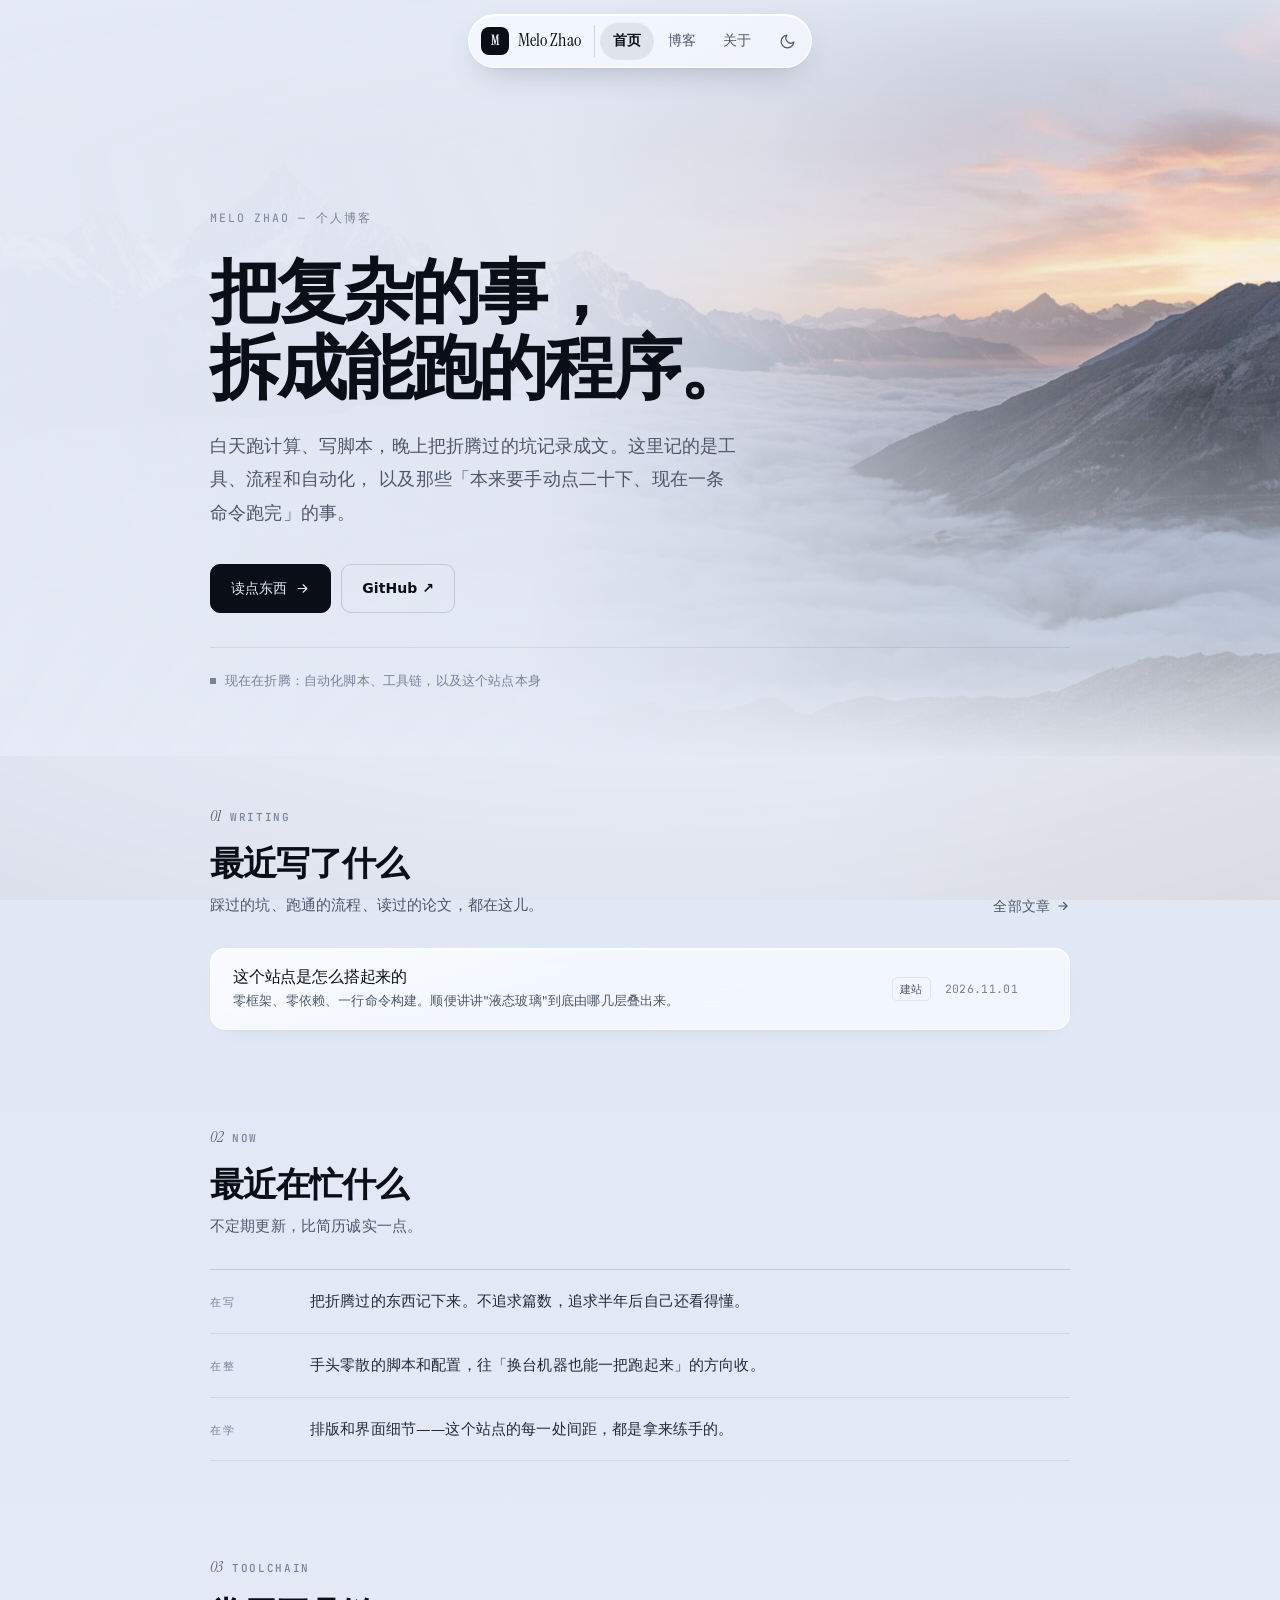
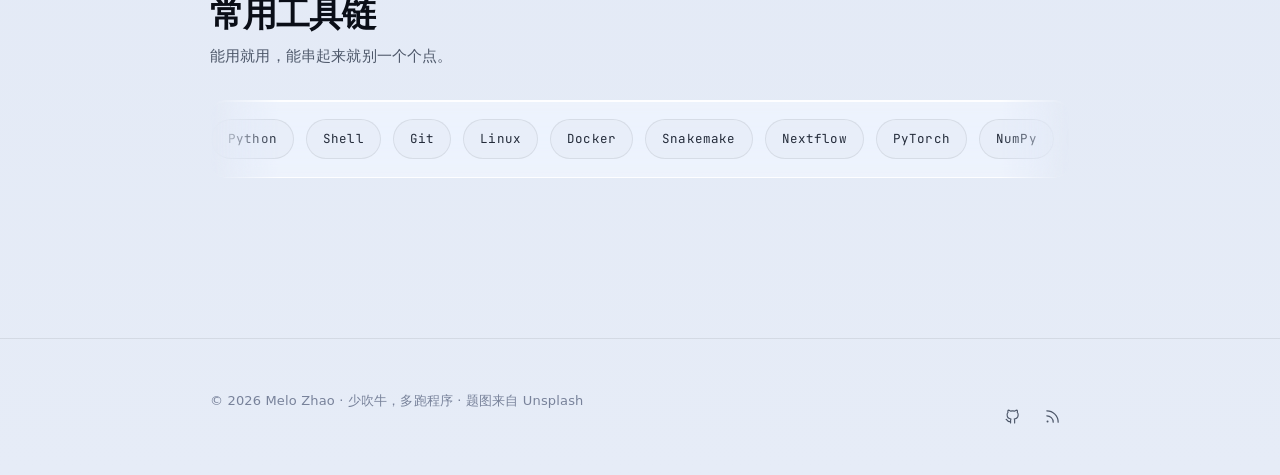
==== commit 7b8da714: "首屏加入风景图与动效 - 云海日出照片做首屏背景，左侧同色雾保证文字可读 - 载入淡入 + 54s 缓慢推近 + 滚动视差 - 照片底部用遮罩淡出，与页面无缝衔接 - 背景改为冷暖对置渐变 + 极淡网" ====
--- a/index.html
+++ b/index.html
@@ -38,6 +38,7 @@
 
 <main class="page">
   <section class="hero">
+    <div class="hero-bg" aria-hidden="true"></div>
     <div class="wrap hero-inner">
       <p class="hero-kicker reveal">Melo Zhao — 个人博客</p>
       <h1 class="hero-title reveal" data-delay="1">
@@ -130,7 +131,7 @@
 
 <footer class="footer">
   <div class="wrap footer-inner">
-    <span class="footer-copy">© 2026 Melo Zhao · 少吹牛，多跑程序</span>
+    <span class="footer-copy">© 2026 Melo Zhao · 少吹牛，多跑程序 · 题图来自 Unsplash</span>
     <div class="social-row">
       <a href="https://github.com/MeloZhao" target="_blank" rel="noopener" aria-label="GitHub">
         <svg viewBox="0 0 24 24" fill="none" stroke="currentColor" stroke-width="1.6" stroke-linecap="round" stroke-linejoin="round"><path d="M9 19c-4 1.5-4-2.5-6-3m12 5v-3.5c0-1 .1-1.4-.5-2 2.8-.3 5.5-1.4 5.5-6a4.6 4.6 0 0 0-1.3-3.2 4.3 4.3 0 0 0-.1-3.2s-1-.3-3.4 1.3a11.6 11.6 0 0 0-6 0C6.8 2.8 5.8 3.1 5.8 3.1a4.3 4.3 0 0 0-.1 3.2A4.6 4.6 0 0 0 4.4 9.5c0 4.6 2.7 5.7 5.5 6-.4.4-.6.9-.6 1.5V21"/></svg>
--- a/assets/css/style.css
+++ b/assets/css/style.css
@@ -200,33 +200,103 @@
   border-radius: 6px;
 }
 
-/* ---------- 3. 背景：极淡的单色晕染 ---------- */
+/* ---------- 3. 背景：分层结构 ---------- */
+/* 层一：冷暖对置的底色 + 顶部光源 */
 .aurora {
   position: fixed;
   inset: 0;
+  z-index: -3;
+  pointer-events: none;
+  background:
+    radial-gradient(90% 55% at 50% -18%, rgba(255, 255, 255, 0.95), transparent 62%),
+    radial-gradient(62vmax 52vmax at 4% -12%, rgba(84, 118, 196, 0.22), transparent 60%),
+    radial-gradient(46vmax 40vmax at 104% 8%, rgba(126, 120, 186, 0.13), transparent 62%),
+    radial-gradient(54vmax 46vmax at 96% 108%, rgba(198, 148, 108, 0.10), transparent 64%),
+    radial-gradient(38vmax 30vmax at 30% 26%, rgba(255, 255, 255, 0.85), transparent 70%),
+    linear-gradient(178deg, #e9eefb 0%, #e2e8f4 48%, #e8ecf6 100%);
+}
+
+/* 层二：极淡的坐标网格，只属于首屏，随页面滚走 */
+body::before {
+  content: "";
+  position: absolute;
+  top: 0;
+  left: 0;
+  right: 0;
+  height: 115vh;
   z-index: -2;
   pointer-events: none;
-  background:
-    radial-gradient(58vmax 46vmax at 12% -12%, rgba(88, 122, 198, 0.22), transparent 62%),
-    radial-gradient(46vmax 40vmax at 96% -4%, rgba(132, 124, 186, 0.15), transparent 64%);
+  background-image:
+    linear-gradient(to right, color-mix(in srgb, var(--ink) 4.5%, transparent) 1px, transparent 1px),
+    linear-gradient(to bottom, color-mix(in srgb, var(--ink) 4.5%, transparent) 1px, transparent 1px);
+  background-size: 64px 64px;
+  -webkit-mask-image: radial-gradient(ellipse 78% 46% at 50% -4%, #000 0%, rgba(0, 0, 0, 0.3) 40%, transparent 72%);
+  mask-image: radial-gradient(ellipse 78% 46% at 50% -4%, #000 0%, rgba(0, 0, 0, 0.3) 40%, transparent 72%);
+}
+
+/* 层三：暗角，把视线收进画面中间 */
+body::after {
+  content: "";
+  position: fixed;
+  inset: 0;
+  z-index: -1;
+  pointer-events: none;
+  background: radial-gradient(ellipse 115% 92% at 50% 34%, transparent 52%, rgba(26, 38, 68, 0.075) 100%);
+}
+
+@media (prefers-color-scheme: dark) {
+  body::after {
+    background: radial-gradient(ellipse 115% 92% at 50% 34%, transparent 46%, rgba(0, 0, 0, 0.55) 100%);
+  }
+}
+[data-theme="dark"] body::after {
+  background: radial-gradient(ellipse 115% 92% at 50% 34%, transparent 46%, rgba(0, 0, 0, 0.55) 100%);
+}
+[data-theme="light"] body::after {
+  background: radial-gradient(ellipse 115% 92% at 50% 34%, transparent 52%, rgba(26, 38, 68, 0.075) 100%);
 }
 
 @media (prefers-color-scheme: dark) {
   .aurora {
     background:
-      radial-gradient(58vmax 46vmax at 12% -12%, rgba(58, 88, 168, 0.28), transparent 62%),
-      radial-gradient(46vmax 40vmax at 96% -4%, rgba(86, 70, 140, 0.2), transparent 64%);
+      radial-gradient(90% 55% at 50% -18%, rgba(72, 96, 160, 0.22), transparent 62%),
+      radial-gradient(62vmax 52vmax at 4% -12%, rgba(38, 62, 128, 0.42), transparent 60%),
+      radial-gradient(46vmax 40vmax at 104% 8%, rgba(72, 52, 118, 0.32), transparent 62%),
+      radial-gradient(54vmax 46vmax at 96% 108%, rgba(120, 74, 46, 0.16), transparent 64%),
+      linear-gradient(178deg, #080b13 0%, #05070c 48%, #070a11 100%);
+  }
+  body::before {
+    background-image:
+      linear-gradient(to right, rgba(255, 255, 255, 0.04) 1px, transparent 1px),
+      linear-gradient(to bottom, rgba(255, 255, 255, 0.04) 1px, transparent 1px);
   }
 }
 [data-theme="dark"] .aurora {
   background:
-    radial-gradient(58vmax 46vmax at 12% -12%, rgba(58, 88, 168, 0.28), transparent 62%),
-    radial-gradient(46vmax 40vmax at 96% -4%, rgba(86, 70, 140, 0.2), transparent 64%);
+    radial-gradient(90% 55% at 50% -18%, rgba(72, 96, 160, 0.22), transparent 62%),
+    radial-gradient(62vmax 52vmax at 4% -12%, rgba(38, 62, 128, 0.42), transparent 60%),
+    radial-gradient(46vmax 40vmax at 104% 8%, rgba(72, 52, 118, 0.32), transparent 62%),
+    radial-gradient(54vmax 46vmax at 96% 108%, rgba(120, 74, 46, 0.16), transparent 64%),
+    linear-gradient(178deg, #080b13 0%, #05070c 48%, #070a11 100%);
+}
+[data-theme="dark"] body::before {
+  background-image:
+    linear-gradient(to right, rgba(255, 255, 255, 0.045) 1px, transparent 1px),
+    linear-gradient(to bottom, rgba(255, 255, 255, 0.045) 1px, transparent 1px);
 }
 [data-theme="light"] .aurora {
   background:
-    radial-gradient(58vmax 46vmax at 12% -12%, rgba(88, 122, 198, 0.22), transparent 62%),
-    radial-gradient(46vmax 40vmax at 96% -4%, rgba(132, 124, 186, 0.15), transparent 64%);
+    radial-gradient(90% 55% at 50% -18%, rgba(255, 255, 255, 0.95), transparent 62%),
+    radial-gradient(62vmax 52vmax at 4% -12%, rgba(84, 118, 196, 0.22), transparent 60%),
+    radial-gradient(46vmax 40vmax at 104% 8%, rgba(126, 120, 186, 0.13), transparent 62%),
+    radial-gradient(54vmax 46vmax at 96% 108%, rgba(198, 148, 108, 0.10), transparent 64%),
+    radial-gradient(38vmax 30vmax at 30% 26%, rgba(255, 255, 255, 0.85), transparent 70%),
+    linear-gradient(178deg, #e9eefb 0%, #e2e8f4 48%, #e8ecf6 100%);
+}
+[data-theme="light"] body::before {
+  background-image:
+    linear-gradient(to right, color-mix(in srgb, var(--ink) 6%, transparent) 1px, transparent 1px),
+    linear-gradient(to bottom, color-mix(in srgb, var(--ink) 6%, transparent) 1px, transparent 1px);
 }
 
 /* ---------- 4. Glass primitives ---------- */
@@ -276,7 +346,8 @@
 }
 
 .page {
-  padding-top: 112px;
+  --page-top: 112px;
+  padding-top: var(--page-top);
   padding-bottom: 90px;
 }
 
@@ -412,7 +483,91 @@
 
 /* ---------- 7. Hero ---------- */
 .hero {
-  padding: clamp(52px, 7vw, 92px) 0 clamp(24px, 3vw, 40px);
+  position: relative;
+  isolation: isolate;
+  overflow: hidden;
+  margin-top: calc(-1 * var(--page-top, 112px));
+  min-height: min(84vh, 780px);
+  display: flex;
+  align-items: center;
+  padding: calc(var(--page-top, 112px) + clamp(44px, 6vw, 76px)) 0 clamp(28px, 3.4vw, 46px);
+}
+
+/* 首屏风景图层 */
+.hero-bg {
+  position: absolute;
+  inset: -8% -3% -4%;
+  z-index: -2;
+  background-image: url("../img/hero-dawn.jpg");
+  background-size: cover;
+  background-position: center 46%;
+  filter: saturate(0.78) brightness(1.02) contrast(1.0);
+  animation: heroIn 1.4s var(--ease-out) both, kenburns 54s ease-in-out 1.4s infinite alternate;
+  will-change: transform, translate;
+  -webkit-mask-image: linear-gradient(180deg, #000 0%, #000 54%, rgba(0, 0, 0, 0.45) 78%, transparent 97%);
+  mask-image: linear-gradient(180deg, #000 0%, #000 54%, rgba(0, 0, 0, 0.45) 78%, transparent 97%);
+}
+
+@keyframes heroIn {
+  from { opacity: 0; }
+  to   { opacity: 1; }
+}
+
+@keyframes kenburns {
+  from { transform: scale(1.03) translate3d(0, 0, 0); }
+  to   { transform: scale(1.12) translate3d(-1.6%, -1.2%, 0); }
+}
+
+/* 压一层雾，保证黑字可读 */
+.hero::before {
+  content: "";
+  position: absolute;
+  inset: 0;
+  z-index: -1;
+  pointer-events: none;
+  background:
+    linear-gradient(92deg,
+      rgba(229, 235, 246, 0.98) 0%,
+      rgba(229, 235, 246, 0.94) 42%,
+      rgba(229, 235, 246, 0.7) 58%,
+      rgba(229, 235, 246, 0.28) 76%,
+      rgba(229, 235, 246, 0.04) 94%),
+    linear-gradient(180deg,
+      rgba(229, 235, 246, 0.82) 0%,
+      rgba(229, 235, 246, 0.08) 20%,
+      rgba(229, 235, 246, 0.3) 72%,
+      rgba(229, 235, 246, 0) 100%);
+}
+
+@media (prefers-color-scheme: dark) {
+  .hero-bg { filter: saturate(0.5) brightness(0.62) contrast(1.02); }
+  .hero::before {
+    background:
+      linear-gradient(94deg,
+        rgba(6, 9, 16, 0.96) 0%,
+        rgba(6, 9, 16, 0.88) 28%,
+        rgba(6, 9, 16, 0.5) 55%,
+        rgba(6, 9, 16, 0.18) 82%),
+      linear-gradient(180deg,
+        rgba(6, 9, 16, 0.8) 0%,
+        rgba(6, 9, 16, 0.15) 22%,
+        rgba(5, 7, 13, 0.6) 74%,
+        var(--page) 100%);
+  }
+}
+[data-theme="dark"] .hero-bg { filter: saturate(0.5) brightness(0.62) contrast(1.02); }
+[data-theme="dark"] .hero::before {
+  background:
+    linear-gradient(94deg,
+      rgba(6, 9, 16, 0.96) 0%,
+      rgba(6, 9, 16, 0.88) 28%,
+      rgba(6, 9, 16, 0.5) 55%,
+      rgba(6, 9, 16, 0.18) 82%),
+    linear-gradient(180deg,
+      rgba(6, 9, 16, 0.8) 0%,
+      rgba(6, 9, 16, 0.15) 22%,
+      rgba(5, 7, 13, 0.6) 74%,
+      var(--page) 100%);
 }
 
 .hero-inner { max-width: 100%; }
@@ -1299,7 +1454,7 @@
   .theme-toggle { width: 32px; height: 32px; margin-left: 2px; }
   .nav-burger { display: none; }
   .nav-shell { top: 12px; }
-  .page { padding-top: 92px; }
+  .page { --page-top: 84px; padding-top: var(--page-top); }
   .post-card { grid-template-columns: 1fr; gap: 14px; padding: 22px; }
   .post-card-arrow { display: none; }
   .grid-2, .grid-3 { grid-template-columns: 1fr; }
@@ -1345,7 +1500,11 @@
 /* 手机端隐藏装饰球，避免与悬浮导航打架 */
 @media (max-width: 720px) {
   .article-wrap { padding-top: 104px; }
-  .hero { min-height: auto; padding-top: 40px; padding-bottom: 36px; }
+  .hero {
+    min-height: auto;
+    padding-top: calc(var(--page-top, 84px) + 40px);
+    padding-bottom: 36px;
+  }
 }
 
 /* 只有一篇相邻文章时占满整行 */
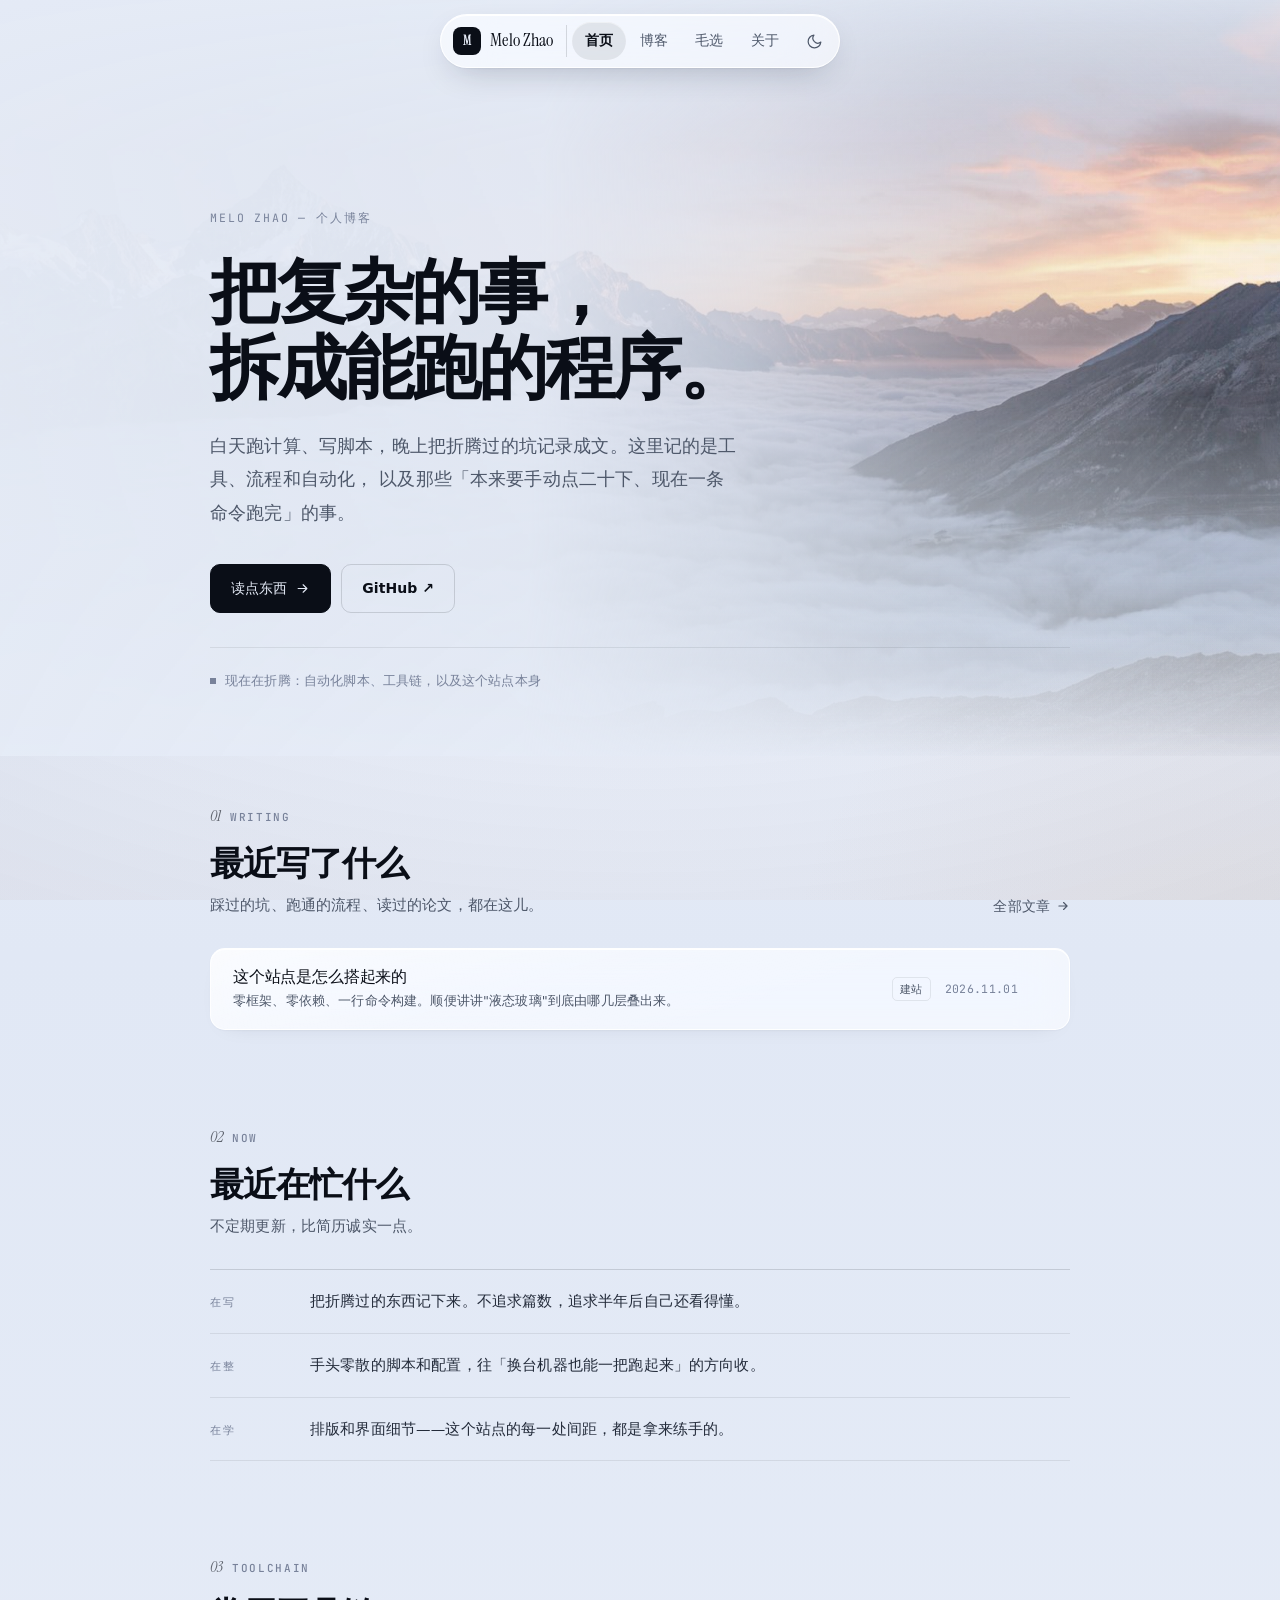
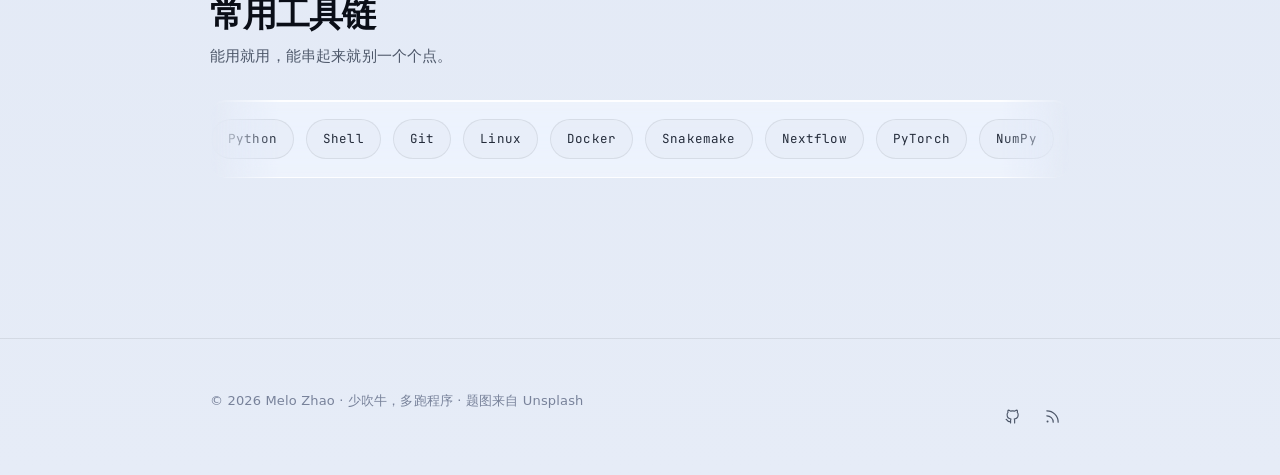
==== commit e3ad5b5b: "feat: 导航加入「毛选」入口，修复窄屏导航挤压" ====
--- a/index.html
+++ b/index.html
@@ -23,7 +23,7 @@
       <span class="brand-mark">M</span>
       <span>Melo Zhao</span>
     </a>
-    <div class="nav-links"><a href="index.html" class="is-active">首页</a><a href="blog/index.html">博客</a><a href="about.html">关于</a></div>
+    <div class="nav-links"><a href="index.html" class="is-active">首页</a><a href="blog/index.html">博客</a><a href="maoxuan/index.html">毛选</a><a href="about.html">关于</a></div>
     <button class="theme-toggle" type="button" aria-label="切换主题">
       <svg class="icon-moon" viewBox="0 0 24 24" fill="none" stroke="currentColor" stroke-width="1.7" stroke-linecap="round" stroke-linejoin="round">
         <path d="M21 12.8A9 9 0 1 1 11.2 3a7 7 0 0 0 9.8 9.8z"/>
--- a/assets/css/style.css
+++ b/assets/css/style.css
@@ -436,6 +436,7 @@
   font-weight: 500;
   letter-spacing: 0.004em;
   color: var(--muted);
+  white-space: nowrap;
   transition: color 0.22s var(--ease), background 0.22s var(--ease);
 }
 
@@ -1700,3 +1701,12 @@
   .row-sub { white-space: normal; }
   .social-row { margin-top: 24px; }
 }
+
+/* 窄屏导航：隐藏品牌文字，保证四个入口不换行 */
+@media (max-width: 480px) {
+  .nav { max-width: calc(100% - 16px); padding: 0 5px 0 6px; }
+  .brand { padding: 0 8px 0 2px; }
+  .brand > span:not(.brand-mark) { display: none; }
+  .nav-links a { padding: 6px 8px; font-size: 12.5px; }
+  .theme-toggle { width: 30px; height: 30px; }
+}
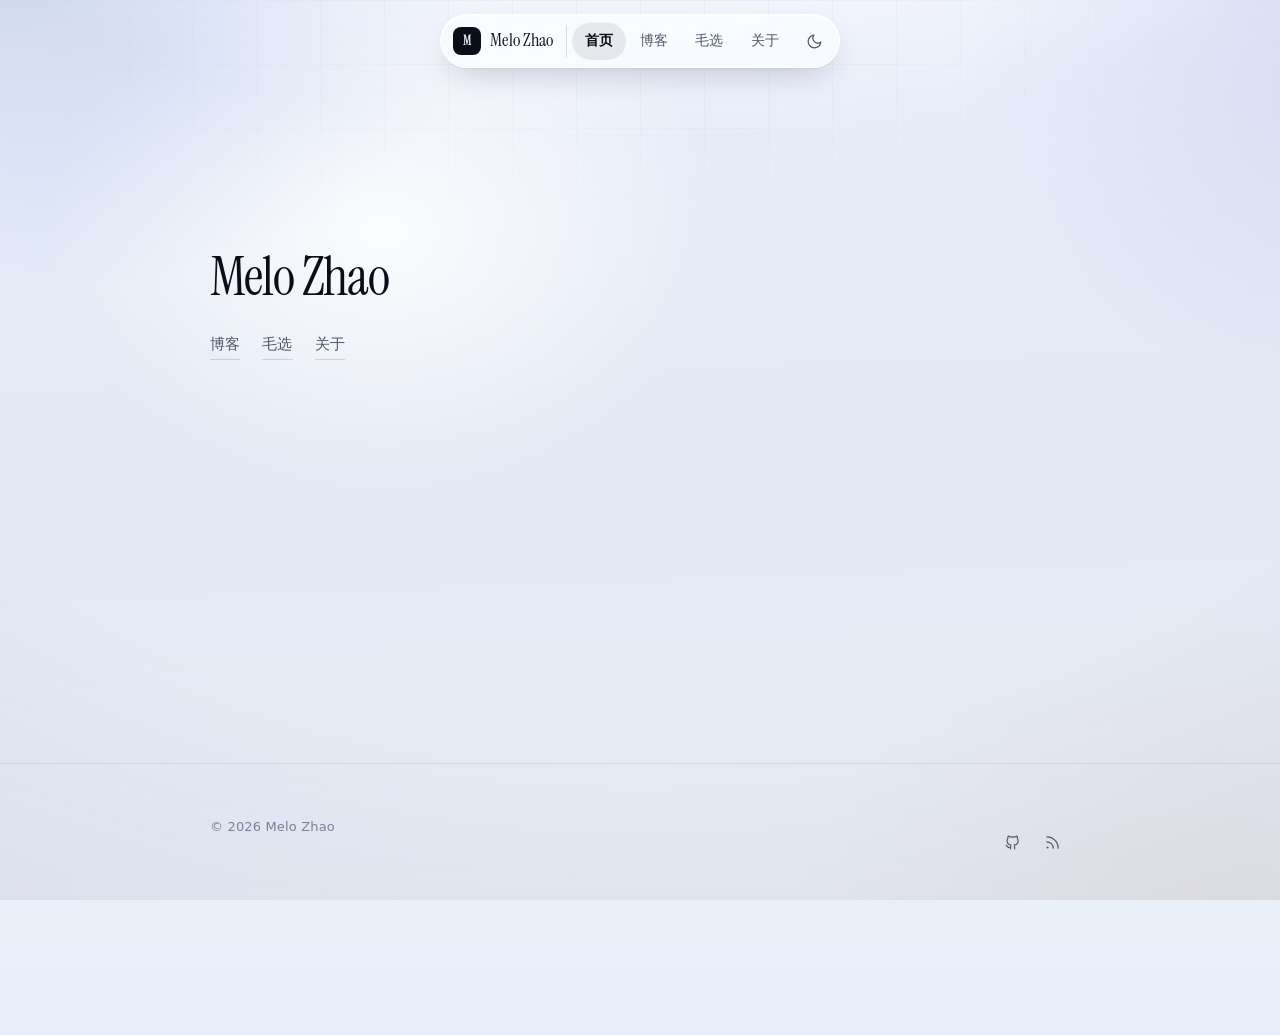
==== commit 9f22f37d: "style: 精简首页与关于页，去掉口号式文案" ====
--- a/index.html
+++ b/index.html
@@ -4,10 +4,10 @@
 <meta charset="utf-8">
 <meta name="viewport" content="width=device-width,initial-scale=1,viewport-fit=cover">
 <title>Melo Zhao</title>
-<meta name="description" content="写代码 · 做计算 · 把重复劳动自动化。赵某人的个人博客与技术笔记。">
+<meta name="description" content="Melo Zhao 的个人站点。">
 <meta name="theme-color" content="#e9eef7">
 <meta property="og:title" content="Melo Zhao">
-<meta property="og:description" content="写代码 · 做计算 · 把重复劳动自动化。赵某人的个人博客与技术笔记。">
+<meta property="og:description" content="Melo Zhao 的个人站点。">
 <meta property="og:type" content="website">
 <link rel="icon" href="data:image/svg+xml,%3Csvg xmlns='http://www.w3.org/2000/svg' viewBox='0 0 64 64'%3E%3Cdefs%3E%3ClinearGradient id='g' x1='0' y1='0' x2='1' y2='1'%3E%3Cstop offset='0' stop-color='%230a6cff'/%3E%3Cstop offset='.55' stop-color='%236d4bff'/%3E%3Cstop offset='1' stop-color='%2300c2b2'/%3E%3C/linearGradient%3E%3C/defs%3E%3Crect width='64' height='64' rx='16' fill='url(%23g)'/%3E%3Ctext x='32' y='45' font-family='-apple-system,Helvetica,sans-serif' font-size='36' font-weight='600' fill='%23fff' text-anchor='middle'%3EM%3C/text%3E%3C/svg%3E">
 <link rel="stylesheet" href="assets/css/style.css">
@@ -37,101 +37,19 @@
 </header>
 
 <main class="page">
-  <section class="hero">
-    <div class="hero-bg" aria-hidden="true"></div>
-    <div class="wrap hero-inner">
-      <p class="hero-kicker reveal">Melo Zhao — 个人博客</p>
-      <h1 class="hero-title reveal" data-delay="1">
-        把复杂的事，<br><span class="hl">拆成能跑的程序。</span>
-      </h1>
-      <p class="hero-sub reveal" data-delay="2">
-        白天跑计算、写脚本，晚上把折腾过的坑记录成文。这里记的是工具、流程和自动化，
-        以及那些「本来要手动点二十下、现在一条命令跑完」的事。
-      </p>
-      <div class="hero-actions reveal" data-delay="3">
-        <a class="btn btn-primary" href="blog/index.html">
-          读点东西
-          <svg width="15" height="15" viewBox="0 0 24 24" fill="none" stroke="currentColor" stroke-width="1.8" stroke-linecap="round" stroke-linejoin="round"><path d="M5 12h14M13 6l6 6-6 6"/></svg>
-        </a>
-        <a class="btn btn-glass" href="https://github.com/MeloZhao" target="_blank" rel="noopener">GitHub ↗</a>
-      </div>
-      <p class="hero-meta reveal" data-delay="4">
-        <span class="status-dot"></span>现在在折腾：自动化脚本、工具链，以及这个站点本身
-      </p>
-    </div>
-  </section>
-
-  <section class="section">
-    <div class="wrap">
-      <div class="section-head reveal">
-        <div>
-          <p class="eyebrow"><span class="sec-num">01</span>Writing</p>
-          <h2 class="section-title">最近写了什么</h2>
-          <p class="section-desc">踩过的坑、跑通的流程、读过的论文，都在这儿。</p>
-        </div>
-        <a class="link-arrow" href="blog/index.html">全部文章
-          <svg width="14" height="14" viewBox="0 0 24 24" fill="none" stroke="currentColor" stroke-width="2" stroke-linecap="round" stroke-linejoin="round"><path d="M5 12h14M13 6l6 6-6 6"/></svg>
-        </a>
-      </div>
-      <div class="grouped reveal"><a class="row" href="blog/how-this-site-is-built.html" data-tags="建站|前端">
-  <span class="row-main">
-    <span class="row-title">这个站点是怎么搭起来的</span>
-    <span class="row-sub">零框架、零依赖、一行命令构建。顺便讲讲"液态玻璃"到底由哪几层叠出来。</span>
-  </span>
-  <span class="row-side">
-    <span class="row-tag">建站</span>
-    <time class="row-date" datetime="2026-11-01">2026.11.01</time>
-    <svg class="row-arrow" width="15" height="15" viewBox="0 0 24 24" fill="none" stroke="currentColor" stroke-width="2" stroke-linecap="round" stroke-linejoin="round"><path d="M5 12h14M13 6l6 6-6 6"/></svg>
-  </span>
-</a></div>
-    </div>
-  </section>
-
-  <section class="section">
-    <div class="wrap">
-      <div class="section-head reveal">
-        <div>
-          <p class="eyebrow"><span class="sec-num">02</span>Now</p>
-          <h2 class="section-title">最近在忙什么</h2>
-          <p class="section-desc">不定期更新，比简历诚实一点。</p>
-        </div>
-      </div>
-      <dl class="now-list reveal">
-        <div class="now-row">
-          <dt>在写</dt>
-          <dd>把折腾过的东西记下来。不追求篇数，追求半年后自己还看得懂。</dd>
-        </div>
-        <div class="now-row">
-          <dt>在整</dt>
-          <dd>手头零散的脚本和配置，往「换台机器也能一把跑起来」的方向收。</dd>
-        </div>
-        <div class="now-row">
-          <dt>在学</dt>
-          <dd>排版和界面细节——这个站点的每一处间距，都是拿来练手的。</dd>
-        </div>
-      </dl>
-    </div>
-  </section>
-
-  <section class="section">
-    <div class="wrap">
-      <div class="section-head reveal">
-        <div>
-          <p class="eyebrow"><span class="sec-num">03</span>Toolchain</p>
-          <h2 class="section-title">常用工具链</h2>
-          <p class="section-desc">能用就用，能串起来就别一个个点。</p>
-        </div>
-      </div>
-      <div class="toolband reveal">
-        <div class="tooltrack"><span>Python</span><span>Shell</span><span>Git</span><span>Linux</span><span>Docker</span><span>Snakemake</span><span>Nextflow</span><span>PyTorch</span><span>NumPy</span><span>Pandas</span><span>Matplotlib</span><span>Plotly</span><span>SQLite</span><span>FastAPI</span><span>VS Code</span><span>Markdown</span><span>LaTeX</span><span>Nginx</span><span>Python</span><span>Shell</span><span>Git</span><span>Linux</span><span>Docker</span><span>Snakemake</span><span>Nextflow</span><span>PyTorch</span><span>NumPy</span><span>Pandas</span><span>Matplotlib</span><span>Plotly</span><span>SQLite</span><span>FastAPI</span><span>VS Code</span><span>Markdown</span><span>LaTeX</span><span>Nginx</span></div>
-      </div>
-    </div>
-  </section>
+  <div class="wrap home-index">
+    <h1 class="home-name">Melo Zhao</h1>
+    <p class="home-links">
+      <a href="blog/index.html">博客</a>
+      <a href="maoxuan/index.html">毛选</a>
+      <a href="about.html">关于</a>
+    </p>
+  </div>
 </main>
 
 <footer class="footer">
   <div class="wrap footer-inner">
-    <span class="footer-copy">© 2026 Melo Zhao · 少吹牛，多跑程序 · 题图来自 Unsplash</span>
+    <span class="footer-copy">© 2026 Melo Zhao</span>
     <div class="social-row">
       <a href="https://github.com/MeloZhao" target="_blank" rel="noopener" aria-label="GitHub">
         <svg viewBox="0 0 24 24" fill="none" stroke="currentColor" stroke-width="1.6" stroke-linecap="round" stroke-linejoin="round"><path d="M9 19c-4 1.5-4-2.5-6-3m12 5v-3.5c0-1 .1-1.4-.5-2 2.8-.3 5.5-1.4 5.5-6a4.6 4.6 0 0 0-1.3-3.2 4.3 4.3 0 0 0-.1-3.2s-1-.3-3.4 1.3a11.6 11.6 0 0 0-6 0C6.8 2.8 5.8 3.1 5.8 3.1a4.3 4.3 0 0 0-.1 3.2A4.6 4.6 0 0 0 4.4 9.5c0 4.6 2.7 5.7 5.5 6-.4.4-.6.9-.6 1.5V21"/></svg>
--- a/assets/css/style.css
+++ b/assets/css/style.css
@@ -1710,3 +1710,50 @@
   .nav-links a { padding: 6px 8px; font-size: 12.5px; }
   .theme-toggle { width: 30px; height: 30px; }
 }
+
+/* 极简首页 / 关于 */
+.home-index, .about-min { padding-top: 15vh; }
+
+.home-name, .about-name {
+  font-family: var(--font-display);
+  font-size: clamp(2.2rem, 7vw, 3.4rem);
+  font-weight: 400;
+  letter-spacing: -0.02em;
+  line-height: 1.1;
+  color: var(--ink);
+  margin: 0 0 24px;
+}
+
+.home-links, .about-links {
+  display: flex;
+  flex-wrap: wrap;
+  gap: 22px;
+  margin: 0;
+  font-size: 15px;
+}
+
+.home-links a, .about-links a {
+  color: var(--muted);
+  border-bottom: 1px solid var(--line-strong);
+  padding-bottom: 2px;
+  transition: color 0.2s var(--ease), border-color 0.2s var(--ease);
+}
+
+.home-links a:hover, .about-links a:hover {
+  color: var(--ink);
+  border-color: var(--ink);
+}
+
+.about-line {
+  margin: 0 0 8px;
+  color: var(--muted);
+  font-size: 16px;
+  line-height: 1.8;
+}
+
+.about-links { margin-top: 26px; }
+
+/* 短页面：页脚粘底，避免浮在屏幕中间 */
+body { display: flex; flex-direction: column; }
+.page { flex: 1 0 auto; }
+.footer { flex-shrink: 0; }
